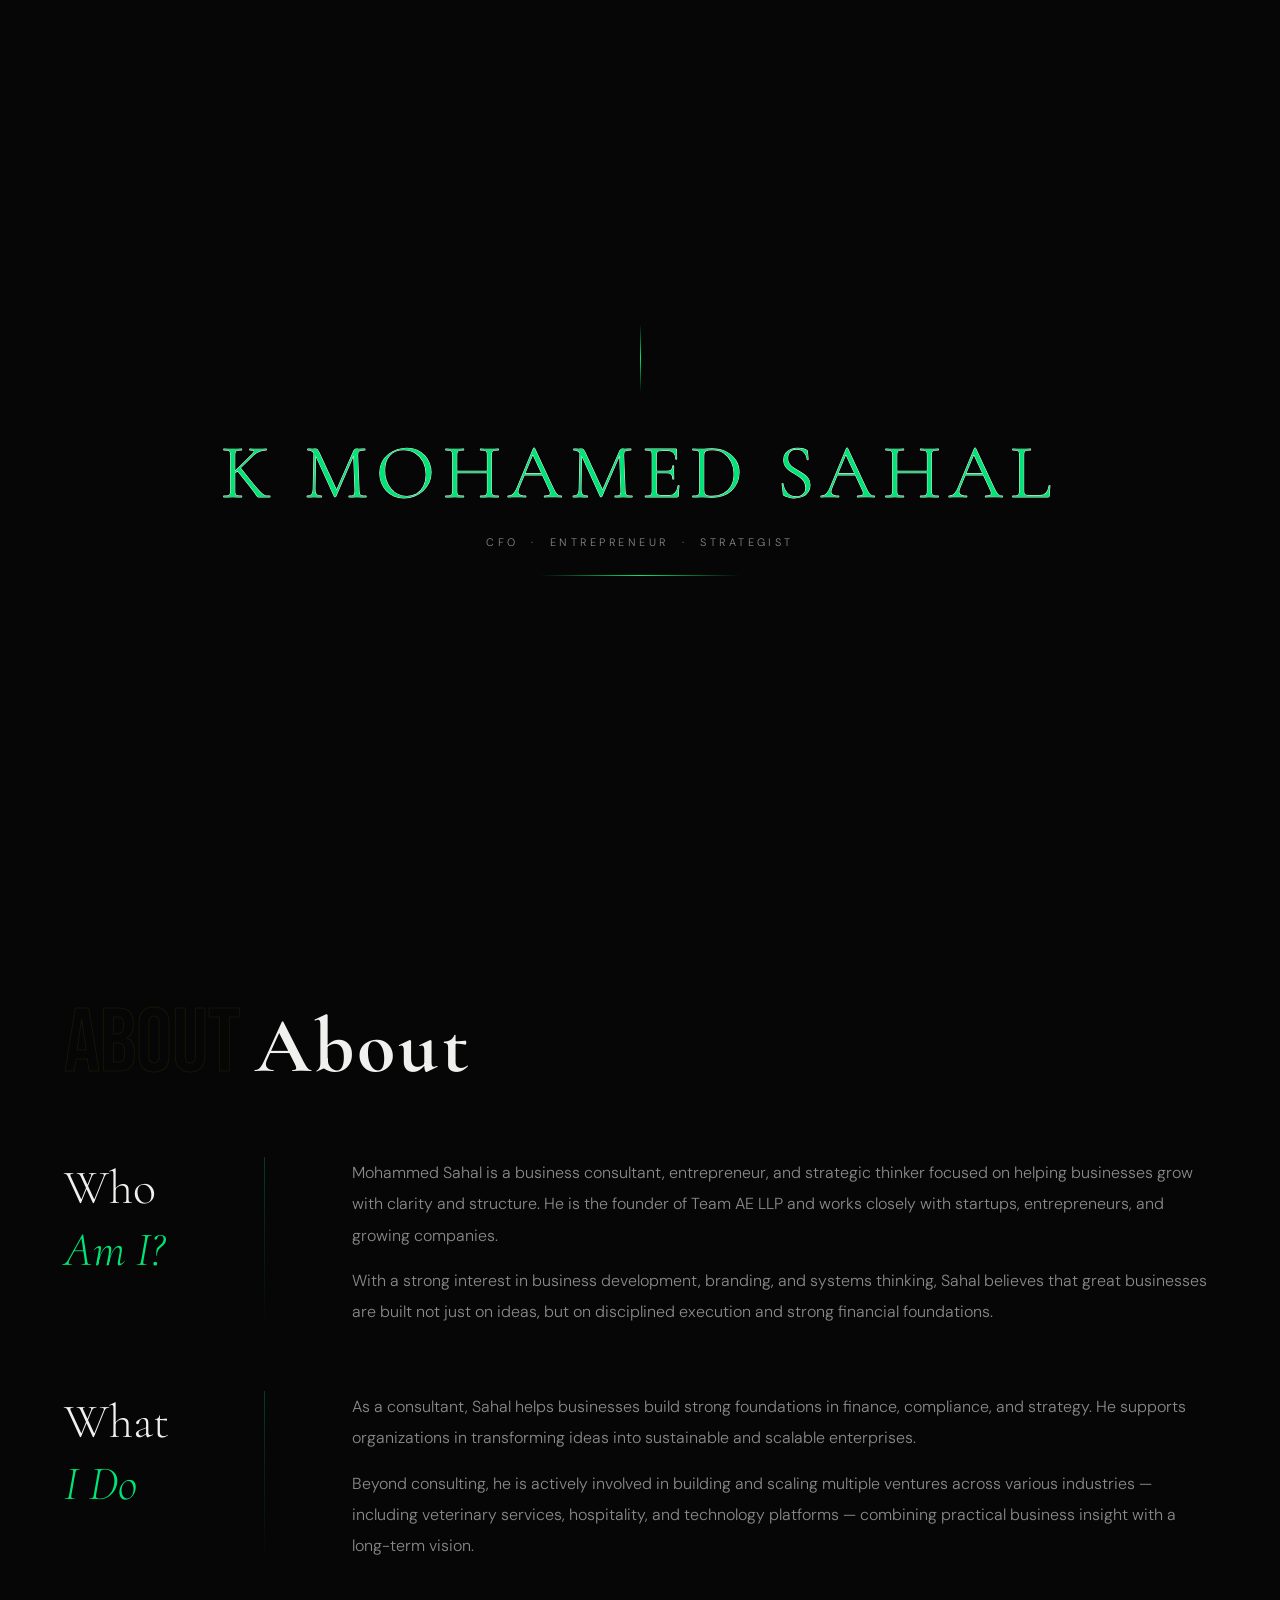
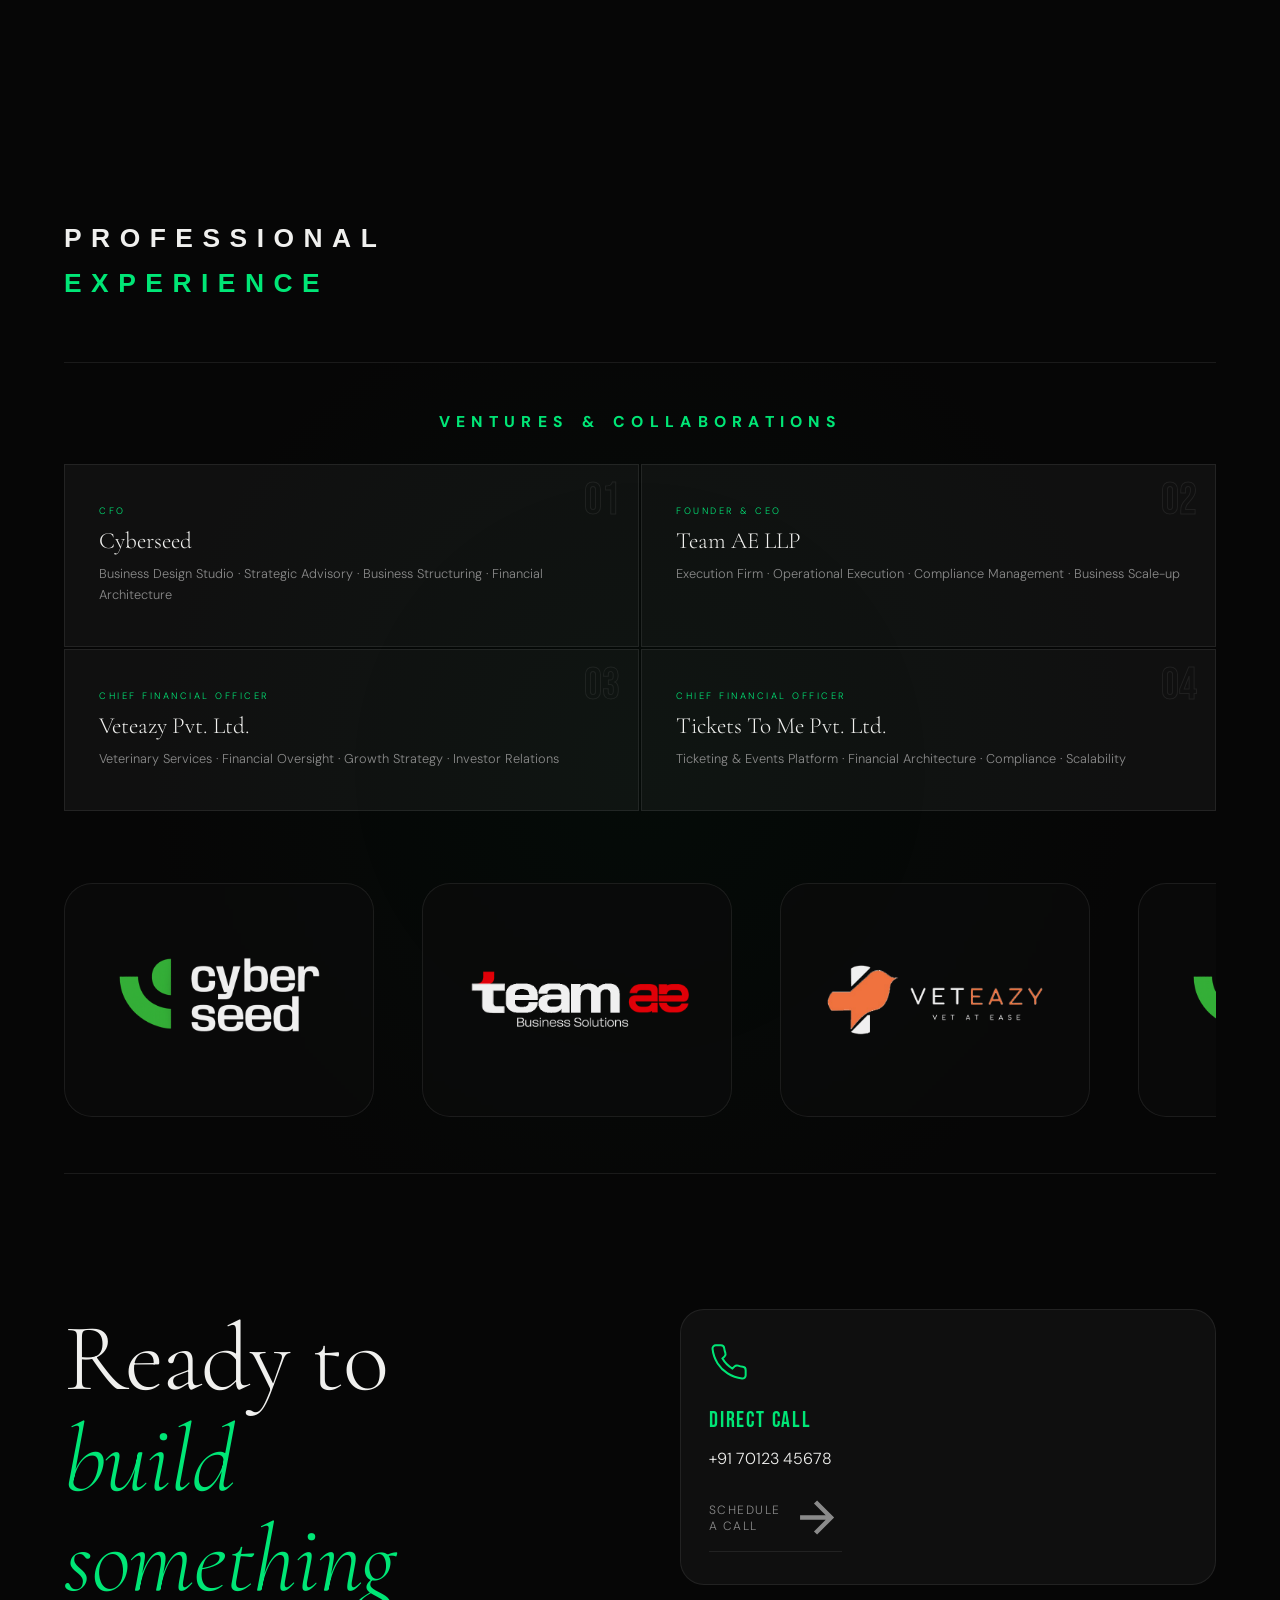
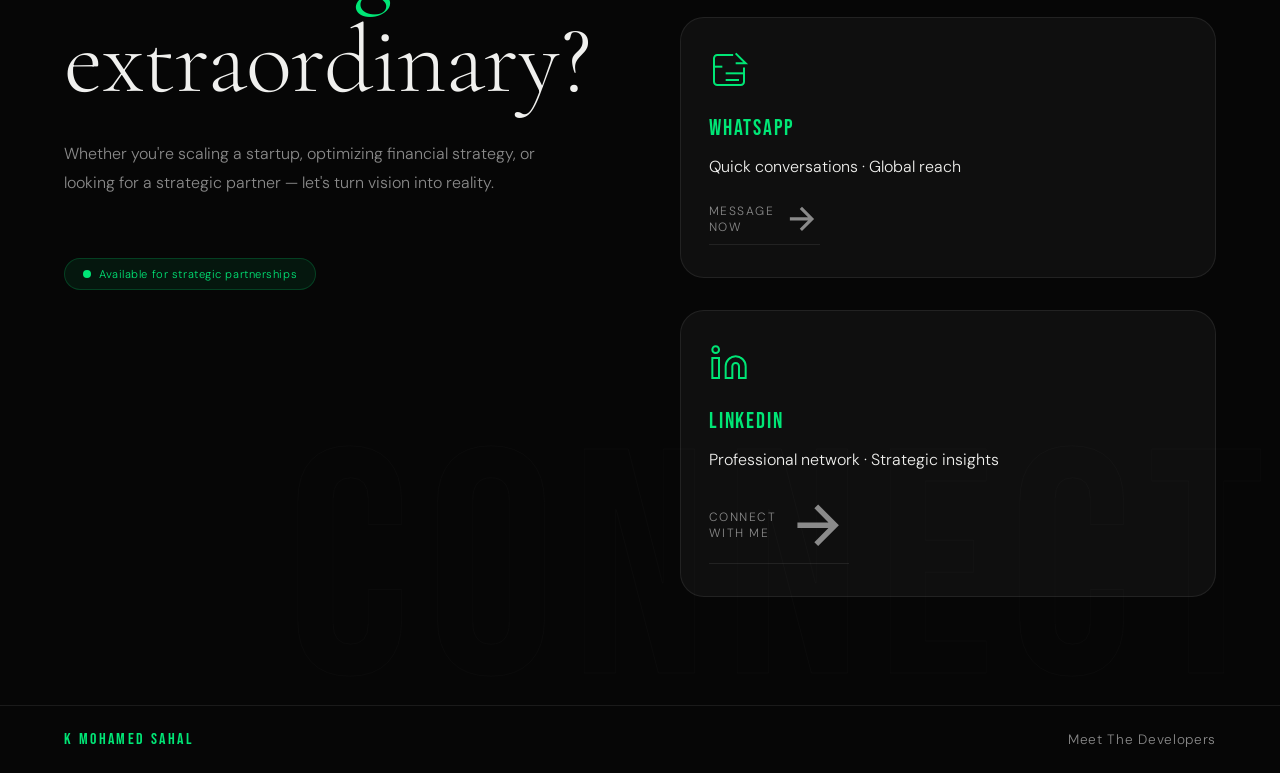
==== index.html @ 97b0c14b "Rename sahal-portfolio (1).html to index.html" ====
<!DOCTYPE html>
<html lang="en">
<head>
<meta charset="UTF-8">
<meta name="viewport" content="width=device-width, initial-scale=1.0, viewport-fit=cover">
<title>K Mohamed Sahal — CFO & Business Consultant</title>
<link rel="preconnect" href="https://fonts.googleapis.com">
<link rel="preconnect" href="https://fonts.gstatic.com" crossorigin>
<link href="https://fonts.googleapis.com/css2?family=Cormorant+Garamond:ital,wght@0,300;0,400;0,600;1,300&family=DM+Sans:wght@200;300;400;500&family=Bebas+Neue&display=swap" rel="stylesheet">
<style>
/* ══════════════════════════════════════════
   TOKENS
══════════════════════════════════════════ */
:root {
  --black:      #060606;
  --green:      #00e676;
  --green-glow: rgba(0,230,118,0.13);
  --white:      #f0f0ee;
  --gray:       #8a8a8a;
  --gray-dim:   #1e1e1e;
  --glass:      rgba(255,255,255,0.04);
  --glass-b:    rgba(255,255,255,0.08);
  --px:         clamp(18px,5vw,76px);
  --pt:         clamp(96px,13vh,136px);
}

/* ══════════════════════════════════════════
   RESET
══════════════════════════════════════════ */
*,*::before,*::after{box-sizing:border-box;margin:0;padding:0}
html{scroll-behavior:smooth}
body{
  background:var(--black);color:var(--white);
  font-family:'DM Sans',sans-serif;font-weight:300;
  overflow-x:hidden;-webkit-font-smoothing:antialiased;
}
a{text-decoration:none;color:inherit}

/* hide default cursor only on desktop */
@media(pointer:fine){body{cursor:none}}

/* ══════════════════════════════════════════
   CUSTOM CURSOR
══════════════════════════════════════════ */
#cur,#cur-r{
  display:none;position:fixed;pointer-events:none;z-index:9999;
  border-radius:50%;transform:translate(-50%,-50%);
}
@media(pointer:fine){
  #cur{display:block;width:10px;height:10px;background:var(--green);transition:width .3s,height .3s}
  #cur-r{display:block;width:36px;height:36px;border:1px solid rgba(0,230,118,.5);transition:width .3s,height .3s}
}

/* ══════════════════════════════════════════
   PRELOADER
══════════════════════════════════════════ */
#pre{
  position:fixed;inset:0;z-index:10000;background:var(--black);
  display:flex;align-items:center;justify-content:center;
  flex-direction:column;overflow:hidden;padding:0 20px;text-align:center;
}
#pre.done{animation:plFade .8s ease forwards}
@keyframes plFade{to{opacity:0;pointer-events:none}}

.pl-line{
  width:1px;height:0;margin-bottom:34px;
  background:linear-gradient(to bottom,transparent,var(--green),transparent);
  animation:lgrow 1.1s ease forwards;
}
@keyframes lgrow{to{height:68px}}

.pl-name{
  font-family:'Cormorant Garamond',serif;
  font-size:clamp(1.7rem,7vw,4.8rem);
  font-weight:300;letter-spacing:.1em;text-transform:uppercase;
  color:transparent;-webkit-text-stroke:1px var(--white);
  position:relative;overflow:hidden;white-space:nowrap;
  max-width:100%;
}
.pl-name::after{
  content:attr(data-text);position:absolute;inset:0;
  color:var(--green);-webkit-text-stroke:0;
  clip-path:inset(0 100% 0 0);
  animation:nreveal 1.8s cubic-bezier(.77,0,.175,1) .5s forwards;
}
@keyframes nreveal{to{clip-path:inset(0 0% 0 0)}}

.pl-sub{
  font-size:clamp(.52rem,.9vw,.68rem);letter-spacing:.32em;text-transform:uppercase;
  color:var(--gray);margin-top:16px;opacity:0;
  animation:fup .7s ease 2s forwards;
}
.pl-bar{
  width:0;height:1px;margin-top:26px;
  background:linear-gradient(to right,transparent,var(--green),transparent);
  animation:bgrow 1s ease 2.2s forwards;
}
@keyframes bgrow{to{width:min(200px,58vw)}}
@keyframes fup{from{opacity:0;transform:translateY(10px)}to{opacity:1;transform:none}}


/* ══════════════════════════════════════════
   NAVBAR — WIDE (80% width) + ENHANCED GLASS
══════════════════════════════════════════ */
nav{
  position:fixed;
  top: 24px;
  left: 50%;
  transform: translateX(-50%);
  width: 80%;
  max-width: 1400px;
  min-width: 280px;
  z-index: 1000;
  background: rgba(10, 10, 14, 0.72);
  backdrop-filter: blur(24px) saturate(180%);
  -webkit-backdrop-filter: blur(24px) saturate(180%);
  border: 1px solid rgba(0,230,118,0.28);
  border-radius: 80px;
  padding: 14px 32px;
  display: flex;
  align-items: center;
  justify-content: space-between;
  gap: 24px;
  box-shadow: 0 12px 32px -12px rgba(0,0,0,0.6), 0 0 0 0.5px rgba(0,230,118,0.12) inset;
  transition: all 0.3s ease;
}

@media(min-width: 1200px){
  nav {
    padding: 18px 48px;
  }
}

@media(max-width: 680px){
  nav {
    width: 88%;
    padding: 10px 22px;
    border-radius: 60px;
    top: 16px;
  }
}

@media(max-width: 480px){
  nav {
    width: 92%;
    padding: 8px 18px;
  }
}

.nav-logo{
  font-family:'Bebas Neue',sans-serif;
  font-size: 1.65rem;
  letter-spacing:.18em;
  color:var(--green);
  cursor:pointer;
  position:relative;
  overflow:hidden;
  display:inline-block;
  font-weight: 400;
  flex-shrink: 0;
}
@media(min-width: 800px){
  .nav-logo{font-size: 1.9rem;}
}
.nav-logo .r{
  position:absolute;left:0;top:0;color:var(--white);
  transform:translateX(-110%);white-space:nowrap;
  transition:transform .4s cubic-bezier(.77,0,.175,1);
}
nav:hover .nav-logo .r{transform:translateX(0)}
nav:hover .nav-logo .b{opacity:0;transition:opacity .25s}

.nav-ul{
  display:flex;
  gap: clamp(28px, 4vw, 58px);
  list-style:none;
  margin: 0;
  padding: 0;
}
.nav-ul a{
  font-size: 0.85rem;
  font-weight: 500;
  letter-spacing:.14em;
  text-transform:uppercase;
  color:rgba(240,240,238,0.8);
  transition:color .3s;
  position:relative;
  padding-bottom: 4px;
}
.nav-ul a::after{
  content:'';position:absolute;bottom:-2px;left:0;
  width:0;height:1.8px;background:var(--green);transition:width .3s ease;
}
.nav-ul a:hover{color:var(--white)}
.nav-ul a:hover::after{width:100%}

.burger{
  display:none;
  flex-direction:column;
  gap:6px;
  background:none;
  border:none;
  cursor:pointer;
  padding:6px;
  flex-shrink: 0;
}
.burger span{
  display:block;
  width:26px;
  height:2px;
  background:var(--white);
  transition:all .35s ease;
  transform-origin:center;
  border-radius: 4px;
}
.burger.open span:nth-child(1){transform:translateY(8px) rotate(45deg)}
.burger.open span:nth-child(2){opacity:0;transform:scaleX(0)}
.burger.open span:nth-child(3){transform:translateY(-8px) rotate(-45deg)}

.mob-menu{
  display:none;
  position:fixed;
  top: 88px;
  left: 50%;
  transform: translateX(-50%);
  width: 80%;
  max-width: 380px;
  background: rgba(8,8,12,0.98);
  backdrop-filter: blur(32px);
  border: 1px solid rgba(0,230,118,0.35);
  border-radius: 32px;
  padding: 28px 24px;
  flex-direction: column;
  align-items: center;
  gap: 22px;
  z-index: 999;
  animation: mobIn .3s ease;
}
.mob-menu.show{display:flex}
@keyframes mobIn{
  from{opacity:0;transform:translateX(-50%) translateY(-12px)}
  to{opacity:1;transform:translateX(-50%) translateY(0)}
}
.mob-menu a{
  font-size: 1rem;
  letter-spacing:.14em;
  text-transform:uppercase;
  color:var(--gray);
  transition:color .3s;
  font-weight: 500;
  width: 100%;
  text-align: center;
  padding: 8px 0;
}
.mob-menu a:hover{color:var(--green)}

@media(max-width: 760px){
  .nav-ul{display:none}
  .burger{display:flex}
  nav{justify-content: space-between;}
  .mob-menu{width: 84%;}
}

/* ══════════════════════════════════════════
   SHARED
══════════════════════════════════════════ */
section{position:relative;overflow:hidden}
.s-tag2{
  font-family: 'SF Pro', -apple-system, BlinkMacSystemFont, 'Segoe UI', 'Helvetica Neue', sans-serif;
  font-size: 1.65rem;
  letter-spacing: .36em;
  text-transform: uppercase;
  color: var(--green);
  margin-bottom: 14px;
  font-weight: 900;
  font-synthesis: none;
  -webkit-font-smoothing: antialiased;
}
.s-tag{
  font-family: 'SF Pro', -apple-system, BlinkMacSystemFont, 'Segoe UI', 'Helvetica Neue', sans-serif;
  font-size:1.65rem;
  letter-spacing: .36em;
  text-transform: uppercase;
  color: var(--white);
  margin-bottom: 14px;
  font-weight: 900;
  font-synthesis: none;
  -webkit-font-smoothing: antialiased;
}
.reveal{opacity:0;transform:translateY(32px);transition:opacity .85s ease,transform .85s ease}
.reveal.vis{opacity:1;transform:none}

/* ══════════════════════════════════════════
   HOME — FULLY RESPONSIVE
   Desktop: name + image side by side, image touches right edge
   Mobile: name section FIRST (top), image BELOW, centered & responsive
══════════════════════════════════════════ */

/* --- ✨ MINIMAL BACKGROUND ANIMATION (PARTICLE NETWORK) ✨ --- */
#home {
  position: relative;
  background: var(--black);
  isolation: isolate;
}

#bg-canvas {
  position: absolute;
  top: 0;
  left: 0;
  width: 100%;
  height: 100%;
  display: block;
  pointer-events: none;
  z-index: 0;
  opacity: 0.28;
  transition: opacity 0.6s ease;
}

/* ensure content sits above canvas */
#home > *:not(#bg-canvas) {
  position: relative;
  z-index: 2;
}

#home{
  min-height:100svh;
  padding:var(--pt) var(--px) 80px;
  display:grid;
  grid-template-columns:1fr 1fr;
  align-items:center;
  gap:0;
  position:relative;
}

/* left side - name & content */
.hl{
  position:relative;
  z-index:2;
  padding-right: 24px;
}
.hl-role{
  font-size:.62rem;letter-spacing:.36em;text-transform:uppercase;color:var(--green);
  margin-bottom:18px;opacity:0;animation:fup .8s ease 3.4s forwards;
}
.hl-name{
  font-family:'Cormorant Garamond',serif;
  font-size:clamp(2.4rem,5vw,5rem);
  font-weight:800;line-height:1.08;letter-spacing:.02em;
  margin-bottom:22px; 
  opacity:0;animation:fup .9s ease 3.6s forwards;
}
.hl-name em{font-size:10.8rem;font-weight:800;color:var(--green)}
.hl-desc{
  font-size:clamp(.84rem,1.3vw,.94rem);line-height:1.92;color:var(--gray);
  max-width:400px;margin-bottom:38px;
  opacity:0;animation:fup .9s ease 3.8s forwards;
}
.hl-cta{
  display:inline-flex;align-items:center;gap:10px;
  border:1px solid var(--green);border-radius:50px;
  padding:12px 26px;font-size:.7rem;letter-spacing:.13em;text-transform:uppercase;
  color:var(--white);transition:background .35s,color .35s;
  opacity:0;animation:fup .9s ease 4s forwards;
}
.hl-cta:hover{background:var(--green);color:var(--black)}
.hl-cta svg{transition:transform .3s}
.hl-cta:hover svg{transform:translateX(4px)}

/* right column — image (desktop: flush to right edge) */
.hr{
  display:flex;
  align-items:center;
  justify-content:flex-end;
  opacity:0;
  animation:prev 1.2s ease 3.2s forwards;
  margin:0;
  padding:0;
  width:100%;
  overflow:visible;
}
@keyframes prev{
  from{opacity:0;clip-path:inset(0 100% 0 0)}
  to{opacity:1;clip-path:inset(0 0 0 0)}
}
.pw{
  width:100%;
  max-width: none;
  position:relative;
  margin:0;
  padding:0;
  display:flex;
  justify-content:flex-end;
}
.pf{
  width:100%;
  position:relative;
}
.pf img{
  width:100%;
  height:auto;
  object-fit:cover;
  display:block;
}
.ph{
  width:100%;
  display:flex;
  flex-direction:column;
  align-items:flex-end;
  justify-content:center;
  gap:12px;
  position:relative;
}
.ph span{
  font-size:.62rem;
  letter-spacing:.2em;
  text-transform:uppercase;
  color:var(--gray);
  opacity:.45;
}
.pd{
  position:absolute;
  width:calc(100% + 12px);
  height:calc(100% + 12px);
  top:10px;
  left:-10px;
  border:1px solid rgba(0,230,118,.17);
  border-radius:4px;
  z-index:-1;
  pointer-events:none;
}
.pb{
  position:absolute;
  bottom:-16px;
  right:-8px;
  background:var(--green);
  color:var(--black);
  padding:6px 18px;
  font-size:.6rem;
  letter-spacing:.2em;
  text-transform:uppercase;
  font-weight:500;
  z-index:2;
  border-radius: 2px;
  white-space:nowrap;
}

.hbg{
  position:absolute;bottom:2%;left:50%;
  font-family:'Bebas Neue',sans-serif;
  font-size:clamp(4.5rem,17vw,13rem);letter-spacing:.06em;
  color:transparent;-webkit-text-stroke:1px rgba(132, 255, 0, 0.058);
  white-space:nowrap;pointer-events:none;user-select:none;z-index:0;
}
.scroll-ind{
  position:absolute;bottom:30px;left:var(--px);
  display:flex;align-items:center;gap:10px;
  font-size:.68rem;letter-spacing:.24em;text-transform:uppercase;color:var(--gray);
  opacity:0;animation:fup .8s ease 4.5s forwards;
}
.scroll-ind::before{
  content:'';display:block;width:34px;height:1px;background:var(--green);
  animation:pulse 2s ease infinite;
}
@keyframes pulse{0%,100%{opacity:1}50%{opacity:.3}}

/* ── DESKTOP LARGE: image truly touches right edge ── */
@media(min-width: 1025px){
  .hl{
  position:relative;
  z-index:2;
  padding-right: 24px;
  padding-left: 250px;
  }
  .hr{
    margin-right: calc(-1 * var(--px));
    width: calc(  100% + var(--px));
    justify-content: flex-end;
  }
  .pw{
    width: 70%;
  }
  .pd{
    left:-12px;
    width:calc(100% + 18px);
  }
}

/* ── MOBILE & TABLET: Reorder: name section first, image below, responsive centered ── */
@media(max-width: 1024px){
  #home{
    grid-template-columns:1fr;
    padding-top:calc(var(--pt) + 8px);
    padding-bottom:56px;
    text-align:center;
    gap: 32px;
  }
  /* name section stays at top (default order in DOM) */
  .hl{
    padding-right:0;
    text-align:center;
    order: 1;
  }
  .hl-name{
    font-size:clamp(2.4rem,5vw,5rem);}
  .hl-name em{font-size:0.8rem;font-weight:800;color:var(--green)}
  .hr{
    order: 2;
    justify-content:center;
    margin-right: 0;
    width: 100%;
    animation-delay: 3s;
  }
  .pw{
    width: min(580px, 65vw);
    margin-left: auto;
    margin-right: auto;
    justify-content:center;
  }
  .ph{
    align-items:center;
  }
  .pb{
    right: -8px;
    bottom: -12px;
    font-size:.56rem;
    padding:5px 13px;
  }
  .pd{
    left: -8px;
    width: calc(100% + 12px);
    height: calc(100% + 12px);
  }
  .hl-desc{
    max-width:100%;
    font-size:.87rem;
    margin-left: auto;
    margin-right: auto;
  }
  .hl-cta{
    margin:0 auto;
  }
  .scroll-ind{
    display:none;
  }
  .hbg{
    font-size:clamp(3.5rem,20vw,8rem);
  }
  .hl-name em{
    font-size:clamp(8.2rem, 12vw, 5rem);
  }
}
/* small mobile fine-tuning */
@media(max-width: 520px){
  .pw{
    width: min(280px, 72vw);
  }
  .hl-name{
    font-size: clamp(2.8rem, 8vw, 2.8rem);
  }
  .hl-name em{
    font-size: clamp(6.5rem, 10vw, 3.5rem);
    display: inline-block;
  }
  .pb{
    right: -4px;
    bottom: -8px;
    font-size: 0.5rem;
    padding: 4px 10px;
  }
}

/* ensure no overflow issues */
@media(max-width: 380px){
  .pw{
    width: min(220px, 80vw);
  }
  .hl-name{
    font-size: 2rem;
  }
  .hl-name em{
    font-size: 2.8rem;
  }
}

.pf img {
  transition: filter 0.4s cubic-bezier(0.2, 0.9, 0.4, 1.1);
}

.pf img.bw-effect,
.pf img:hover {
  filter: grayscale(100%);
}

/* Optional: add subtle scale effect on hover for better feedback */
.pf img:hover {
  transform: scale(1.03);
  transition: filter 0.5s ease, transform 0.5s ease;
}

/* Click effect animation */
.pf img.click-effect {
  animation: bwFlash 0.5s ease-out;
}

@keyframes bwFlash {
  0% { filter: grayscale(0%); }
  50% { filter: grayscale(100%); }
  100% { filter: grayscale(100%); }
}

#home .pf img {
  transition: filter 0.5s cubic-bezier(0.2, 0.9, 0.4, 1.1),
              transform 0.4s cubic-bezier(0.2, 0.9, 0.4, 1.1);
}

/* ══════════════════════════════════════════
   ABOUT
══════════════════════════════════════════ */
#about{padding:clamp(72px,11vh,120px) var(--px)}

.ab-hd{
  display:flex;align-items:baseline;gap:14px;
  margin-bottom:clamp(44px,7vh,74px);
}
.ab-num{
  font-family:'Bebas Neue',sans-serif;
  font-size:clamp(3.2rem,7vw,5.6rem);
  color:transparent;-webkit-text-stroke:1px rgba(168, 246, 0, 0.08);
  line-height:1;user-select:none;
}
.ab-ttl{
  font-family:'Cormorant Garamond',serif;
  font-size:clamp(4.9rem,4vw,3.4rem);font-weight:800;letter-spacing:.04em;
}

.ab-block{
  display:grid;grid-template-columns:200px 1fr;
  gap:0 44px;margin-bottom:clamp(44px,7vh,64px);align-items:start;
  position:relative;
}
.ab-block::after{
  content:'';position:absolute;
  left:200px;top:0;bottom:0;width:1px;
  background:linear-gradient(to bottom,var(--green),transparent);opacity:.24;
}
.ab-lbl{
  font-family:'Cormorant Garamond',serif;
  font-size:clamp(3rem,2.6vw,1.9rem);font-weight:300;line-height:1.3;
  padding-right:28px;color:var(--white);
}
.ab-lbl em{color:var(--green);font-style:italic}
.ab-txt{
  padding-left:44px;
  font-size:clamp(1rem,1.25vw,.93rem);line-height:1.96;color:var(--gray);
}
.ab-txt p+p{margin-top:14px}

@media(max-width:660px){
  .ab-block{grid-template-columns:1fr;gap:14px}
  .ab-block::after{display:none}
  .ab-txt{padding-left:16px;border-left:1px solid rgba(0,230,118,.26)}
  .ab-lbl{padding-right:0;font-size:1.4rem}
}

/* ══════════════════════════════════════════
   EXPERIENCE
══════════════════════════════════════════ */
#experience{padding:clamp(72px,11vh,120px) var(--px) 0}

.ei{max-width:540px;margin-bottom:clamp(44px,7vh,74px)}
.ei h2{
  font-family:'Cormorant Garamond',serif;
  font-size:clamp(1.9rem,4vw,3.4rem);font-weight:300;
  margin-bottom:18px;letter-spacing:.02em;
}
.ei p{font-size:clamp(.83rem,1.25vw,.93rem);line-height:1.9;color:var(--gray)}

.egrid{
  display:grid;grid-template-columns:repeat(2,1fr);
  gap:2px;margin-bottom:72px;
}
.ecard{
  background:var(--glass);border:1px solid var(--glass-b);
  padding:clamp(20px,3.5vw,40px) clamp(18px,3vw,34px);
  position:relative;overflow:hidden;
  transition:border-color .4s,background .4s;
}
.ecard::before{
  content:'';position:absolute;inset:0;
  background:var(--green-glow);opacity:0;transition:opacity .4s;
}
.ecard:hover{border-color:rgba(0,230,118,.26)}
.ecard:hover::before{opacity:1}
.en{
  font-family:'Bebas Neue',sans-serif;font-size:2.8rem;
  color:transparent;-webkit-text-stroke:1px rgba(255,255,255,.07);
  position:absolute;top:14px;right:18px;line-height:1;user-select:none;
}
.er{font-size:.58rem;letter-spacing:.27em;text-transform:uppercase;color:var(--green);margin-bottom:10px}
.eco{
  font-family:'Cormorant Garamond',serif;
  font-size:clamp(1.1rem,2.2vw,1.45rem);font-weight:300;margin-bottom:8px;
}
.ef{font-size:.8rem;line-height:1.7;color:var(--gray)}

@media(max-width:520px){
  .egrid{grid-template-columns:1fr;gap:2px}
  .en{font-size:2rem}
}

/* ══════════════════════════════════════════
   VENTURES MARQUEE
══════════════════════════════════════════ */
.mwrap{
  overflow:hidden;
  padding: 48px 0 56px;
  border-top: 1px solid var(--glass-b);
  border-bottom: 1px solid var(--glass-b);
  margin-top: 12px;
  background: radial-gradient(circle at center, rgba(0,30,15,0.2) 0%, transparent 70%);
}
.mlbl{
  text-align: center;
  font-size: .98rem;
  letter-spacing: .4em;
  text-transform: uppercase;
  color: var(--green);
  margin-bottom: 32px;
  font-weight: 800;
  word-spacing: 0.2em;
}
.marquee-container {
  width: 100%;
  overflow: hidden;
  position: relative;
}
.marquee-track {
  display: flex;
  gap: 48px;
  width: max-content;
  animation: scrollLogos 32s linear infinite;
  will-change: transform;
}
.marquee-track:hover {
  animation-play-state: paused;
}
@keyframes scrollLogos {
  0% { transform: translateX(0); }
  100% { transform: translateX(-50%); }
}
.logo-item {
  flex-shrink: 0;
  display: flex;
  align-items: center;
  justify-content: center;
  background: rgba(12,12,12,0.7);
  backdrop-filter: blur(2px);
  border: 1px solid var(--glass-b);
  border-radius: 28px;
  padding: 16px 34px;
  transition: all 0.4s cubic-bezier(0.2, 0.9, 0.4, 1.1);
  cursor: default;
  min-width: 160px;
}
.logo-item:hover {
  border-color: var(--green);
  transform: scale(1.02);
  background: rgba(0,230,118,0.08);
  box-shadow: 0 0 14px rgba(0,230,118,0.15);
}
.logo-img {
  height: 200px;
  width: auto;
  max-width: 240px;
  object-fit: contain;
  filter: brightness(0.9) contrast(1.1);
  transition: filter 0.3s;
  pointer-events: none;
}
.logo-item:hover .logo-img {
  filter: brightness(1) drop-shadow(0 0 2px rgba(0,230,118,0.4));
}
@media(max-width: 700px) {
  .logo-item { padding: 12px 22px; min-width: 120px; }
  .logo-img { height: 202px; }
  .marquee-track { gap: 28px; }
}
@media(max-width: 480px) {
  .logo-item { padding: 10px 18px; min-width: 100px; }
  .logo-img { height: 94px; }
  .marquee-track { gap: 22px; }
}

/* ══════════════════════════════════════════
   CONTACT
══════════════════════════════════════════ */
#contact{
  padding: clamp(90px, 15vh, 140px) var(--px) clamp(70px, 12vh, 110px);
  position: relative;
  isolation: isolate;
}
.contact-bg-text{
  position: absolute;
  right: 0;
  bottom: 0;
  font-family: 'Bebas Neue', sans-serif;
  font-size: clamp(8rem, 25vw, 22rem);
  color: transparent;
  -webkit-text-stroke: 1px rgba(255,255,255,0.02);
  pointer-events: none;
  user-select: none;
  z-index: 0;
  line-height: 0.8;
  letter-spacing: 0.05em;
}
.contact-grid{
  display: grid;
  grid-template-columns: 1fr 1fr;
  gap: clamp(40px, 8vw, 80px);
  position: relative;
  z-index: 2;
}
.contact-left{
  max-width: 500px;
}
.contact-headline{
  font-family: 'Cormorant Garamond', serif;
  font-size: clamp(3rem, 8vw, 6rem);
  font-weight: 300;
  line-height: 1.05;
  margin-bottom: 28px;
  letter-spacing: -0.01em;
}
.contact-headline em{
  color: var(--green);
  font-style: italic;
}
.contact-desc{
  font-size: clamp(0.9rem, 1.4vw, 1rem);
  line-height: 1.8;
  color: var(--gray);
  margin-bottom: 40px;
}
.availability-badge{
  display: inline-flex;
  align-items: center;
  gap: 8px;
  background: rgba(0,230,118,0.08);
  border-radius: 40px;
  padding: 8px 18px;
  font-size: 0.7rem;
  letter-spacing: 0.05em;
  color: var(--green);
  border: 1px solid rgba(0,230,118,0.2);
  margin-top: 20px;
  width: fit-content;
}
.availability-badge .dot{
  width: 8px;
  height: 8px;
  background: var(--green);
  border-radius: 50%;
  animation: pulseGreen 1.8s infinite;
}
@keyframes pulseGreen{
  0%,100%{ opacity: 0.4; transform: scale(0.8); }
  50%{ opacity: 1; transform: scale(1.2); }
}
.contact-right{
  display: flex;
  flex-direction: column;
  gap: 32px;
}
.contact-card{
  background: var(--glass);
  border: 1px solid var(--glass-b);
  border-radius: 24px;
  padding: 32px 28px;
  transition: all 0.4s cubic-bezier(0.2, 0.9, 0.4, 1.1);
}
.contact-card:hover{
  border-color: rgba(0,230,118,0.4);
  transform: translateY(-4px);
  background: rgba(255,255,255,0.02);
}
.card-icon svg{
  width: 40px;
  height: 40px;
  stroke: var(--green);
  stroke-width: 1.2;
  fill: none;
  margin-bottom: 20px;
}
.card-title{
  font-family: 'Bebas Neue', sans-serif;
  font-size: 1.4rem;
  letter-spacing: 0.08em;
  text-transform: uppercase;
  color: var(--green);
  margin-bottom: 12px;
}
.card-info{
  font-size: 1rem;
  line-height: 1.6;
  color: var(--white);
  margin-bottom: 20px;
}
.card-link{
  display: inline-flex;
  align-items: center;
  gap: 8px;
  font-size: 0.75rem;
  letter-spacing: 0.12em;
  text-transform: uppercase;
  color: var(--gray);
  border-bottom: 1px solid var(--glass-b);
  padding-bottom: 6px;
  transition: all 0.25s;
}
.card-link:hover{
  color: var(--green);
  border-bottom-color: var(--green);
  gap: 12px;
}
@media(max-width: 820px){
  .contact-grid{
    grid-template-columns: 1fr;
    gap: 48px;
  }
  .contact-left{
    max-width: 100%;
  }
  .contact-right{
    flex-direction: row;
    flex-wrap: wrap;
  }
  .contact-card{
    flex: 1;
    min-width: 240px;
  }
}
@media(max-width: 560px){
  .contact-right{
    flex-direction: column;
  }
  .contact-card{
    width: 100%;
  }
}
footer{
  border-top: 1px solid var(--glass-b);
  padding: 24px var(--px);
  display: flex;
  align-items: center;
  justify-content: space-between;
  flex-wrap: wrap;
  gap: 10px;
}
.fn{
  font-family: 'Bebas Neue', sans-serif;
  letter-spacing: .15em;
  color: var(--green);
}
.fc{
  font-size: .85rem;
  color: var(--gray);
  letter-spacing: .05em;
}
body::after{
  content:'';position:fixed;inset:0;pointer-events:none;z-index:9990;
  background-image:url("data:image/svg+xml,%3Csvg viewBox='0 0 200 200' xmlns='http://www.w3.org/2000/svg'%3E%3Cfilter id='n'%3E%3CfeTurbulence type='fractalNoise' baseFrequency='.85' numOctaves='4' stitchTiles='stitch'/%3E%3C/filter%3E%3Crect width='100%25' height='100%25' filter='url(%23n)'/%3E%3C/svg%3E");
  opacity:.021;
}
</style>
</head>
<body>

<div id="cur"></div><div id="cur-r"></div>
<div id="pre"><div class="pl-line"></div><div class="pl-name" data-text="K Mohamed Sahal">K Mohamed Sahal</div><div class="pl-sub">CFO &nbsp;·&nbsp; Entrepreneur &nbsp;·&nbsp; Strategist</div><div class="pl-bar"></div></div>

<nav id="nav"><div class="nav-logo"><span class="b">SAHAL</span></div><ul class="nav-ul"><li><a href="#home">Home</a></li><li><a href="#about">About</a></li><li><a href="#experience">Services</a></li><li><a href="#contact">Contact</a></li></ul><button class="burger" id="burger" aria-label="Menu"><span></span><span></span><span></span></button></nav>
<div class="mob-menu" id="mob"><a href="#home" onclick="cm()">Home</a><a href="#about" onclick="cm()">About</a><a href="#experience" onclick="cm()">Services</a><a href="#contact" onclick="cm()">Contact</a></div>

<section id="home">
  <!-- Canvas for minimal background animation -->
  <canvas id="bg-canvas"></canvas>
  
  <div class="hl">
    <p class="hl-role">CFO · Entrepreneur · Strategic Thinker</p>
    <h1 class="hl-name">K Mohamed<br><em>Sahal</em></h1>
    <p class="hl-desc">Building disciplined businesses through financial clarity, strategic vision, and relentless execution.</p>
    <a href="#contact" class="hl-cta">Let's Talk<svg width="15" height="15" viewBox="0 0 16 16" fill="none"><path d="M3 8H13M13 8L8 3M13 8L8 13" stroke="currentColor" stroke-width="1.2" stroke-linecap="round" stroke-linejoin="round"/></svg></a>
  </div>
  <div class="hr">
    <div class="pw">
      <div class="pf">
        <div class="ph">
          <img src="DP.PNG" alt="K Mohamed Sahal">
        </div>
      </div>
    </div>
  </div>  
  <div class="scroll-ind">Scroll</div>
</section>

<section id="about"><div class="ab-hd reveal"><div class="ab-num">ABOUT</div><h2 class="ab-ttl">About</h2></div><div class="ab-block reveal"><div class="ab-lbl">Who<br><em>Am I?</em></div><div class="ab-txt"><p>Mohammed Sahal is a business consultant, entrepreneur, and strategic thinker focused on helping businesses grow with clarity and structure. He is the founder of Team AE LLP and works closely with startups, entrepreneurs, and growing companies.</p><p>With a strong interest in business development, branding, and systems thinking, Sahal believes that great businesses are built not just on ideas, but on disciplined execution and strong financial foundations.</p></div></div><div class="ab-block reveal"><div class="ab-lbl">What<br><em>I Do</em></div><div class="ab-txt"><p>As a consultant, Sahal helps businesses build strong foundations in finance, compliance, and strategy. He supports organizations in transforming ideas into sustainable and scalable enterprises.</p><p>Beyond consulting, he is actively involved in building and scaling multiple ventures across various industries — including veterinary services, hospitality, and technology platforms — combining practical business insight with a long-term vision.</p></div></div></section>

<section id="experience"><div class="ei reveal"><div class="s-tag">Professional </div><div class="s-tag2">Experience</div></div><div class="mwrap reveal"><div class="mlbl">VENTURES & COLLABORATIONS</div><div class="egrid reveal"><div class="ecard"><div class="en">01</div><div class="er">CFO</div><div class="eco">Cyberseed</div><div class="ef">Business Design Studio · Strategic Advisory · Business Structuring · Financial Architecture</div></div><div class="ecard"><div class="en">02</div><div class="er">Founder &amp; CEO</div><div class="eco">Team AE LLP</div><div class="ef">Execution Firm · Operational Execution · Compliance Management · Business Scale-up</div></div><div class="ecard"><div class="en">03</div><div class="er">Chief Financial Officer</div><div class="eco">Veteazy Pvt. Ltd.</div><div class="ef">Veterinary Services · Financial Oversight · Growth Strategy · Investor Relations</div></div><div class="ecard"><div class="en">04</div><div class="er">Chief Financial Officer</div><div class="eco">Tickets To Me Pvt. Ltd.</div><div class="ef">Ticketing &amp; Events Platform · Financial Architecture · Compliance · Scalability</div></div></div><div class="marquee-container"><div class="marquee-track" id="logoMarqueeTrack"></div></div></div></section>

<section id="contact"><div class="contact-bg-text">CONNECT</div><div class="contact-grid"><div class="contact-left reveal"><h2 class="contact-headline">Ready to<br><em>build something</em><br>extraordinary?</h2><p class="contact-desc">Whether you're scaling a startup, optimizing financial strategy, or looking for a strategic partner — let's turn vision into reality.</p><div class="availability-badge"><span class="dot"></span><span>Available for strategic partnerships</span></div></div><div class="contact-right reveal"><div class="contact-card"><div class="card-icon"><svg viewBox="0 0 24 24" stroke="currentColor" stroke-width="1.2" fill="none"><path d="M22 16.92v3a2 2 0 0 1-2.18 2 19.79 19.79 0 0 1-8.63-3.07 19.5 19.5 0 0 1-6-6 19.79 19.79 0 0 1-3.07-8.67A2 2 0 0 1 4.11 2h3a2 2 0 0 1 2 1.72c.127.96.362 1.903.7 2.81a2 2 0 0 1-.45 2.11L8.09 9.91a16 16 0 0 0 6 6l1.27-1.27a2 2 0 0 1 2.11-.45c.907.338 1.85.573 2.81.7A2 2 0 0 1 22 16.92z"/></svg></div><div class="card-title">Direct Call</div><div class="card-info">+91 70123 45678</div><a href="tel:+917012345678" class="card-link">Schedule a call<svg viewBox="0 0 24 24" fill="none" stroke="currentColor" stroke-width="2"><path d="M5 12h14M12 5l7 7-7 7"/></svg></a></div><div class="contact-card"><div class="card-icon"><svg viewBox="0 0 24 24" stroke="currentColor" stroke-width="1.2" fill="none"><path d="M21 10.5V19a2 2 0 0 1-2 2H5a2 2 0 0 1-2-2V5a2 2 0 0 1 2-2h9.5"/><polyline points="16 2 22 8 16 8"/><line x1="10" y1="14" x2="21" y2="14"/><line x1="10" y1="18" x2="18" y2="18"/><line x1="3" y1="10" x2="8" y2="10"/></svg></div><div class="card-title">WhatsApp</div><div class="card-info">Quick conversations · Global reach</div><a href="https://wa.me/+917012345678" target="_blank" class="card-link">Message now<svg viewBox="0 0 24 24" fill="none" stroke="currentColor" stroke-width="2"><path d="M5 12h14M12 5l7 7-7 7"/></svg></a></div><div class="contact-card"><div class="card-icon"><svg viewBox="0 0 24 24" stroke="currentColor" stroke-width="1.2" fill="none"><path d="M16 8a6 6 0 0 1 6 6v7h-4v-7a2 2 0 0 0-2-2 2 2 0 0 0-2 2v7h-4v-7a6 6 0 0 1 6-6z"/><rect x="2" y="9" width="4" height="12"/><circle cx="4" cy="4" r="2"/></svg></div><div class="card-title">LinkedIn</div><div class="card-info">Professional network · Strategic insights</div><a href="https://linkedin.com/in/" target="_blank" class="card-link">Connect with me<svg viewBox="0 0 24 24" fill="none" stroke="currentColor" stroke-width="2"><path d="M5 12h14M12 5l7 7-7 7"/></svg></a></div></div></div></section>

<footer><div class="fn">K Mohamed Sahal</div><div class="fc">Meet The Developers</div></footer>

<script>
// Cursor and preloader logic (unchanged)
const fine=window.matchMedia('(pointer:fine)').matches;
if(fine){const c=document.getElementById('cur'),r=document.getElementById('cur-r');let mx=0,my=0,rx=0,ry=0;document.addEventListener('mousemove',e=>{mx=e.clientX;my=e.clientY});(function lp(){c.style.left=mx+'px';c.style.top=my+'px';rx+=(mx-rx)*.12;ry+=(my-ry)*.12;r.style.left=rx+'px';r.style.top=ry+'px';requestAnimationFrame(lp)})();document.querySelectorAll('a,button').forEach(el=>{el.addEventListener('mouseenter',()=>{c.style.width='17px';c.style.height='17px';r.style.width='48px';r.style.height='48px'});el.addEventListener('mouseleave',()=>{c.style.width='10px';c.style.height='10px';r.style.width='36px';r.style.height='36px'})});}
window.addEventListener('load',()=>{setTimeout(()=>{const p=document.getElementById('pre');p.classList.add('done');setTimeout(()=>p.remove(),900);},3300);});
const burger=document.getElementById('burger');const mob=document.getElementById('mob');burger.addEventListener('click',()=>{burger.classList.toggle('open');mob.classList.toggle('show')});function cm(){burger.classList.remove('open');mob.classList.remove('show')}
const io=new IntersectionObserver(e=>{e.forEach(x=>{if(x.isIntersecting)x.target.classList.add('vis')})},{threshold:.08});document.querySelectorAll('.reveal').forEach(el=>io.observe(el));
const ventures=[{name:"Cyberseed",logoPlaceholder:"cyberseed.png"},{name:"Team AE LLP",logoPlaceholder:"team ae.png"},{name:"Veteazy",logoPlaceholder:"VETEAZY2.png"},{name:"Cyberseed",logoPlaceholder:"cyberseed.png"},{name:"Team AE LLP",logoPlaceholder:"team ae.png"},{name:"Veteazy",logoPlaceholder:"VETEAZY2.png"}];
function buildLogoElement(v){const div=document.createElement('div');div.className='logo-item';const img=document.createElement('img');img.src=v.logoPlaceholder;img.alt=v.name;img.classList.add('logo-img');div.appendChild(img);return div;}
function initMarquee(){const track=document.getElementById('logoMarqueeTrack');if(!track)return;track.innerHTML='';const logoSet=ventures.map(v=>buildLogoElement(v));const totalItems=[...logoSet,...logoSet.map(el=>el.cloneNode(true))];totalItems.forEach(el=>track.appendChild(el));}initMarquee();

// ---------- MINIMAL BACKGROUND ANIMATION: floating particle network ----------
(function() {
  const canvas = document.getElementById('bg-canvas');
  if (!canvas) return;
  
  let width, height;
  let ctx = canvas.getContext('2d');
  let particles = [];
  let particleCount = 45;   // subtle, not overwhelming
  let connectionDistance = 130;
  let animationFrameId;
  let mouseX = null, mouseY = null;
  
  // set canvas dimensions and resize listener
  function resizeCanvas() {
    const homeSection = document.getElementById('home');
    if (homeSection) {
      const rect = homeSection.getBoundingClientRect();
      width = rect.width;
      height = rect.height;
      canvas.width = width;
      canvas.height = height;
      canvas.style.width = `${width}px`;
      canvas.style.height = `${height}px`;
    } else {
      width = window.innerWidth;
      height = window.innerHeight;
      canvas.width = width;
      canvas.height = height;
    }
  }
  
  // Particle class: drifting points with slight velocity
  class Particle {
    constructor(x, y, vx, vy, radius) {
      this.x = x;
      this.y = y;
      this.vx = vx;
      this.vy = vy;
      this.radius = radius || 1.3;
      this.baseRadius = radius || 1.3;
      this.alpha = 0.25 + Math.random() * 0.4;
    }
    
    update() {
      this.x += this.vx;
      this.y += this.vy;
      
      // gentle boundaries: wrap around with smooth reposition?
      if (this.x < -20) this.x = width + 20;
      if (this.x > width + 20) this.x = -20;
      if (this.y < -20) this.y = height + 20;
      if (this.y > height + 20) this.y = -20;
      
      // optional: slight radius pulse if near mouse
      if (mouseX !== null && mouseY !== null) {
        const dx = this.x - mouseX;
        const dy = this.y - mouseY;
        const dist = Math.hypot(dx, dy);
        if (dist < 70) {
          this.radius = this.baseRadius * 1.6;
        } else {
          this.radius = this.baseRadius + (this.baseRadius * 0.2 * Math.sin(Date.now() * 0.002 + this.x));
        }
      } else {
        this.radius = this.baseRadius + Math.sin(Date.now() * 0.002 + this.x) * 0.2;
      }
    }
    
    draw() {
      ctx.beginPath();
      ctx.arc(this.x, this.y, this.radius, 0, Math.PI * 2);
      ctx.fillStyle = `rgba(0, 230, 118, ${this.alpha * 0.75})`;
      ctx.fill();
    }
  }
  
  function initParticles() {
    particles = [];
    for (let i = 0; i < particleCount; i++) {
      let x = Math.random() * width;
      let y = Math.random() * height;
      let vx = (Math.random() - 0.5) * 0.28;
      let vy = (Math.random() - 0.5) * 0.28;
      particles.push(new Particle(x, y, vx, vy, 1.1 + Math.random() * 1.2));
    }
  }
  
  // draw connections (subtle lines between particles)
  function drawConnections() {
    for (let i = 0; i < particles.length; i++) {
      for (let j = i + 1; j < particles.length; j++) {
        const dx = particles[i].x - particles[j].x;
        const dy = particles[i].y - particles[j].y;
        const distance = Math.hypot(dx, dy);
        if (distance < connectionDistance) {
          const opacity = (1 - distance / connectionDistance) * 0.2;
          ctx.beginPath();
          ctx.moveTo(particles[i].x, particles[i].y);
          ctx.lineTo(particles[j].x, particles[j].y);
          ctx.strokeStyle = `rgba(0, 230, 118, ${opacity * 0.7})`;
          ctx.lineWidth = 0.6;
          ctx.stroke();
        }
      }
    }
  }
  
  // animation loop
  function animate() {
    if (!ctx) return;
    ctx.clearRect(0, 0, width, height);
    
    for (let p of particles) {
      p.update();
      p.draw();
    }
    drawConnections();
    
    animationFrameId = requestAnimationFrame(animate);
  }
  
  // handle mouse move to influence particles slightly (gentle repulsion / radius)
  function onMouseMove(e) {
    const rect = canvas.getBoundingClientRect();
    if (rect) {
      const scaleX = canvas.width / rect.width;
      const scaleY = canvas.height / rect.height;
      let canvasX = (e.clientX - rect.left) * scaleX;
      let canvasY = (e.clientY - rect.top) * scaleY;
      canvasX = Math.min(width, Math.max(0, canvasX));
      canvasY = Math.min(height, Math.max(0, canvasY));
      mouseX = canvasX;
      mouseY = canvasY;
      
      // optional subtle influence: add tiny velocity away from cursor? minimal
      for (let p of particles) {
        let dx = p.x - mouseX;
        let dy = p.y - mouseY;
        let dist = Math.hypot(dx, dy);
        if (dist < 70 && dist > 1) {
          let angle = Math.atan2(dy, dx);
          let force = (70 - dist) / 250;
          p.vx += Math.cos(angle) * force * 0.08;
          p.vy += Math.sin(angle) * force * 0.08;
          // damp velocity to keep drifting smooth
          p.vx = Math.min(Math.max(p.vx, -0.65), 0.65);
          p.vy = Math.min(Math.max(p.vy, -0.65), 0.65);
        }
      }
    }
  }
  
  function resetMouse() {
    mouseX = null;
    mouseY = null;
  }
  
  function startBackgroundAnimation() {
    resizeCanvas();
    initParticles();
    animate();
    
    window.addEventListener('resize', () => {
      resizeCanvas();
      initParticles();
    });
    
    const homeSection = document.getElementById('home');
    if (homeSection) {
      homeSection.addEventListener('mousemove', onMouseMove);
      homeSection.addEventListener('mouseleave', resetMouse);
    } else {
      document.addEventListener('mousemove', onMouseMove);
    }
  }
  
  // ensure canvas exists before starting
  if (canvas) {
    startBackgroundAnimation();
  }
})();

</script>
</body>
</html>
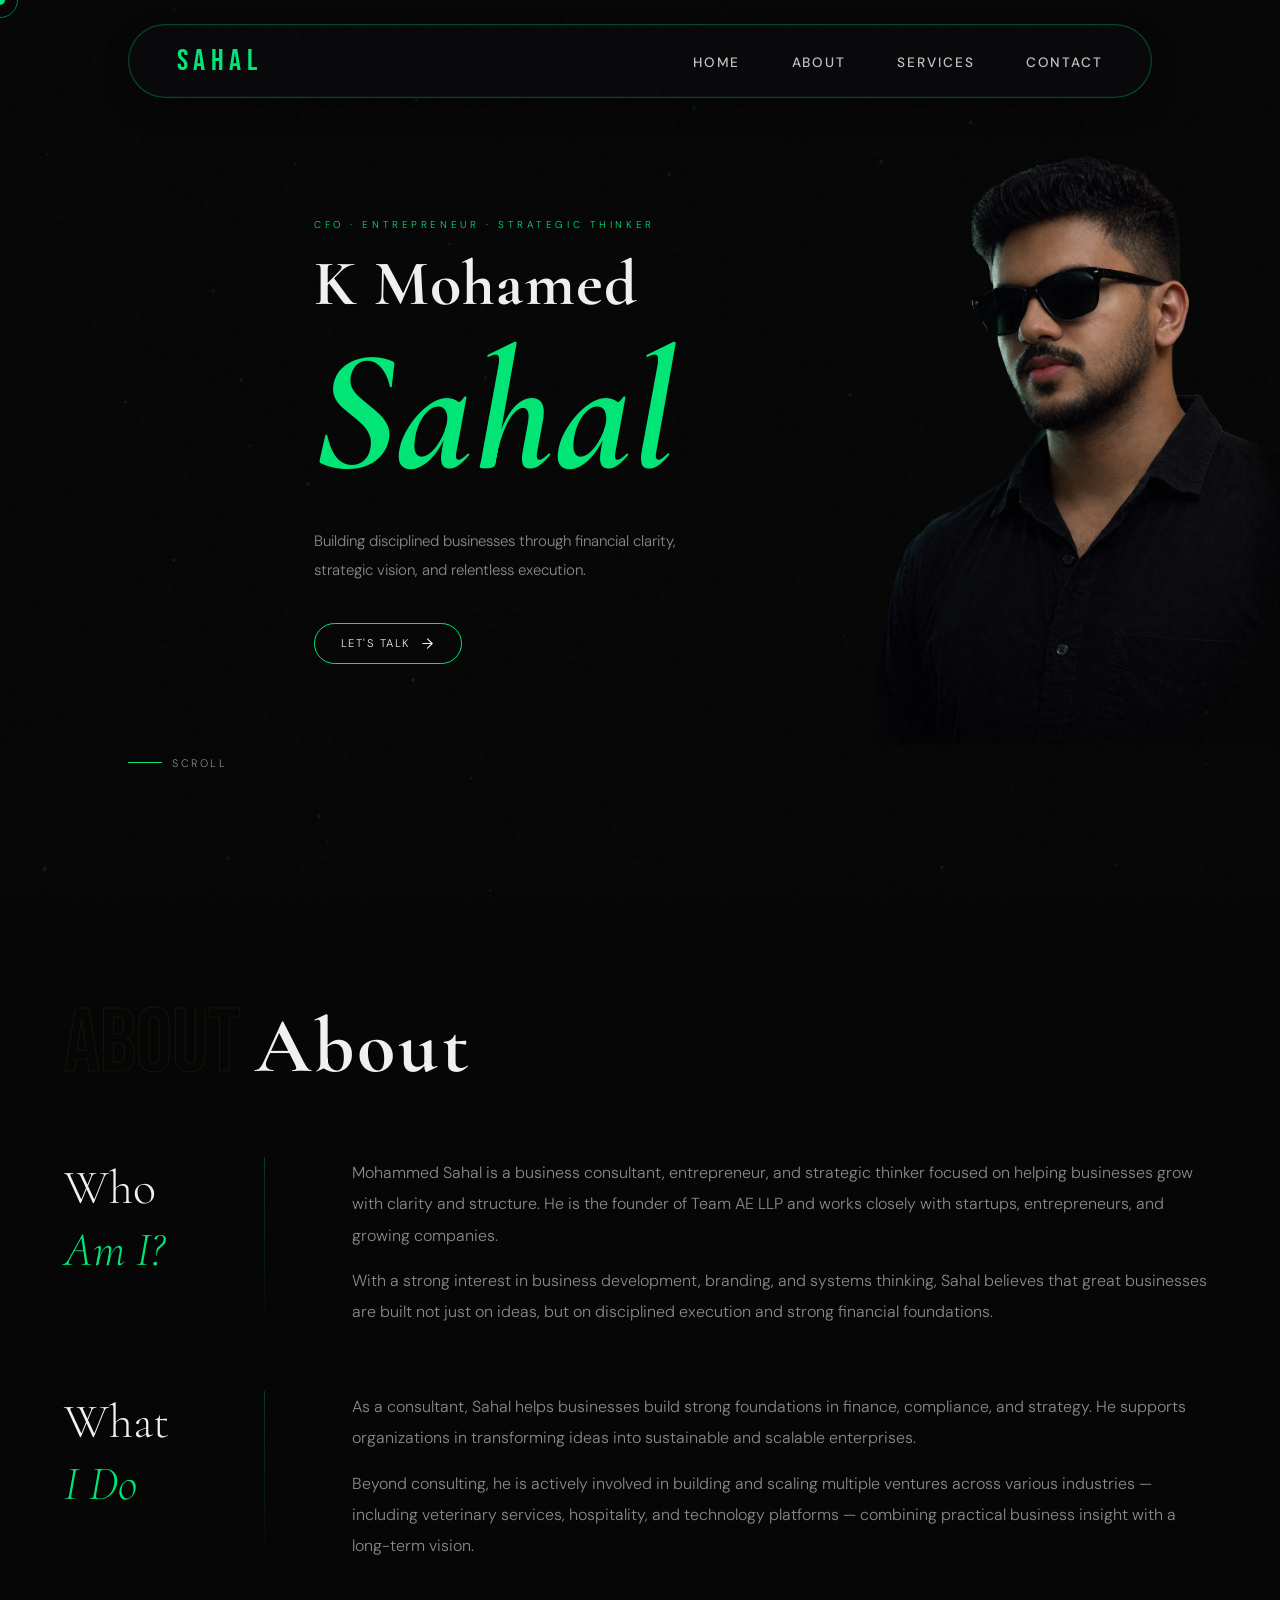
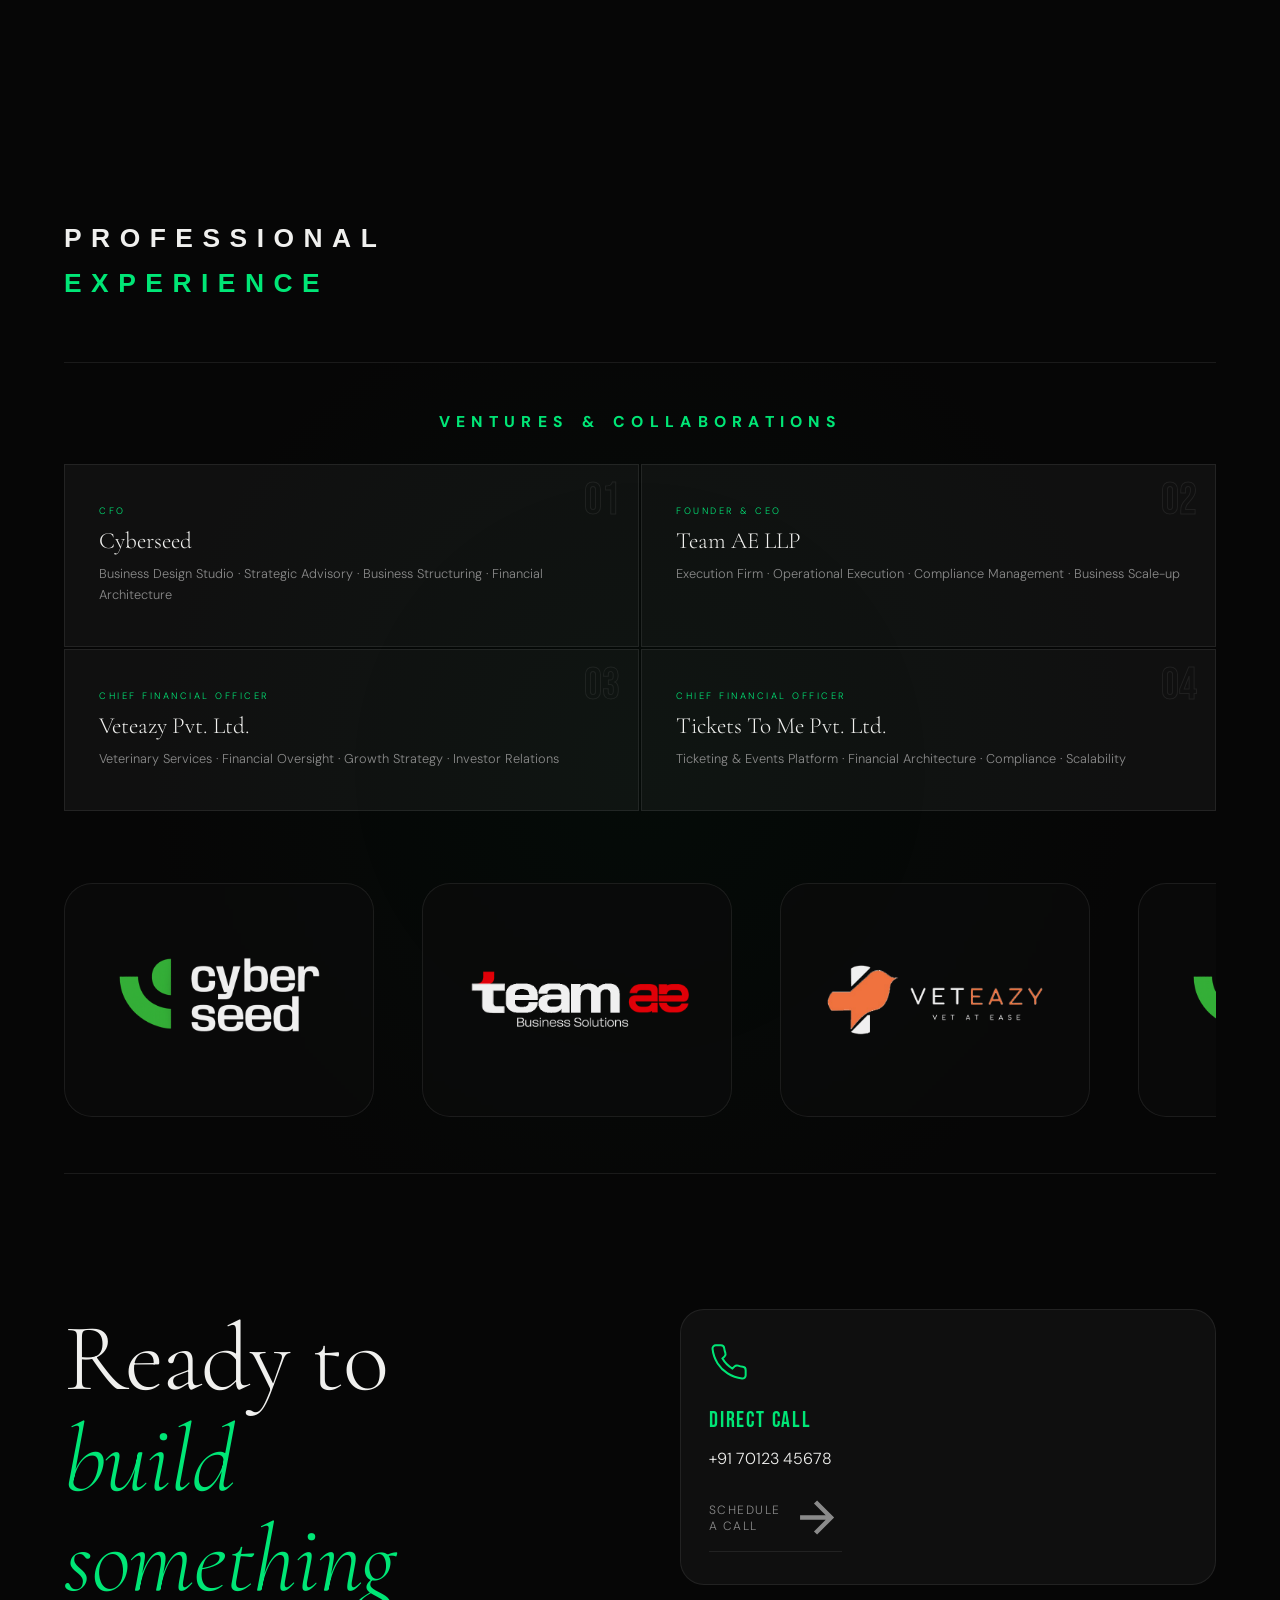
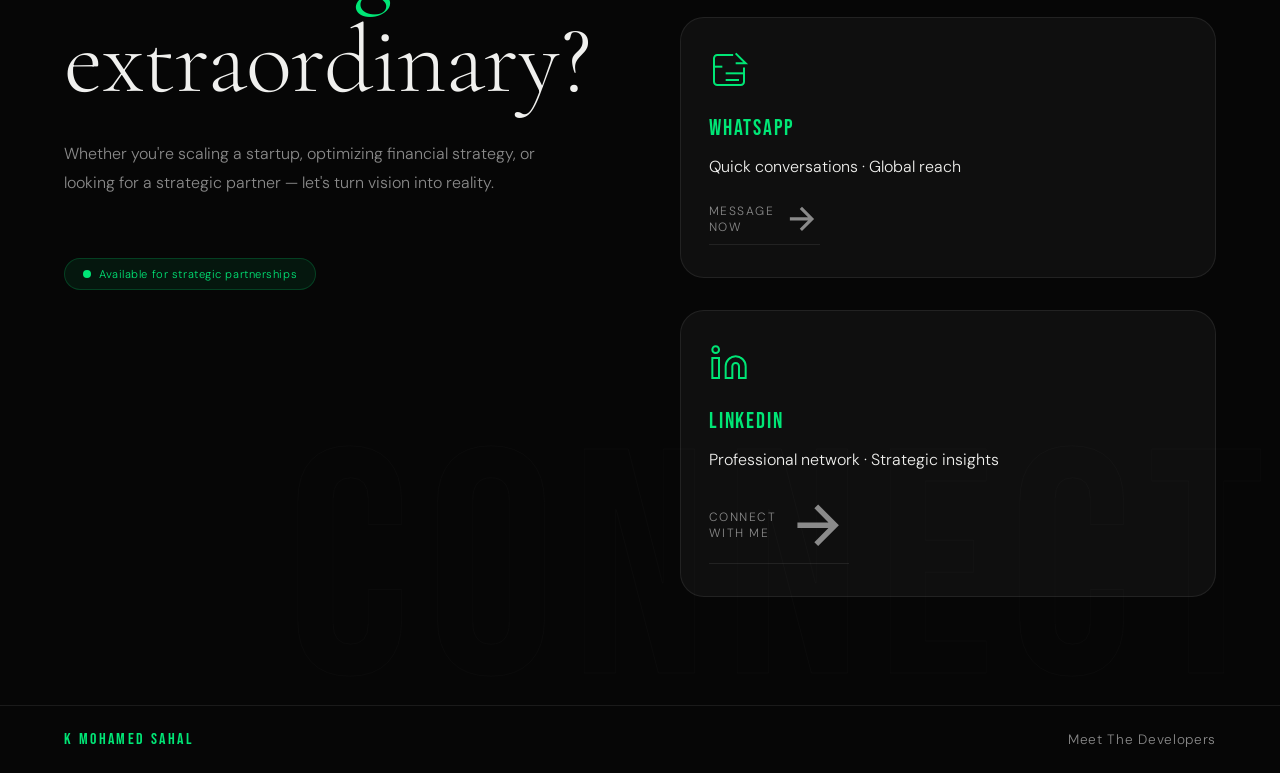
==== commit 8346d2bd: "Swap order of .hl and .hr classes" ====
--- a/index.html
+++ b/index.html
@@ -498,13 +498,13 @@
   .hl{
     padding-right:0;
     text-align:center;
-    order: 1;
+    order: 2;
   }
   .hl-name{
     font-size:clamp(2.4rem,5vw,5rem);}
   .hl-name em{font-size:0.8rem;font-weight:800;color:var(--green)}
   .hr{
-    order: 2;
+    order: 1;
     justify-content:center;
     margin-right: 0;
     width: 100%;
@@ -995,7 +995,7 @@
     <div class="pw">
       <div class="pf">
         <div class="ph">
-          <img src="DP.PNG" alt="K Mohamed Sahal">
+          <img src="dp.png" alt="K Mohamed Sahal">
         </div>
       </div>
     </div>
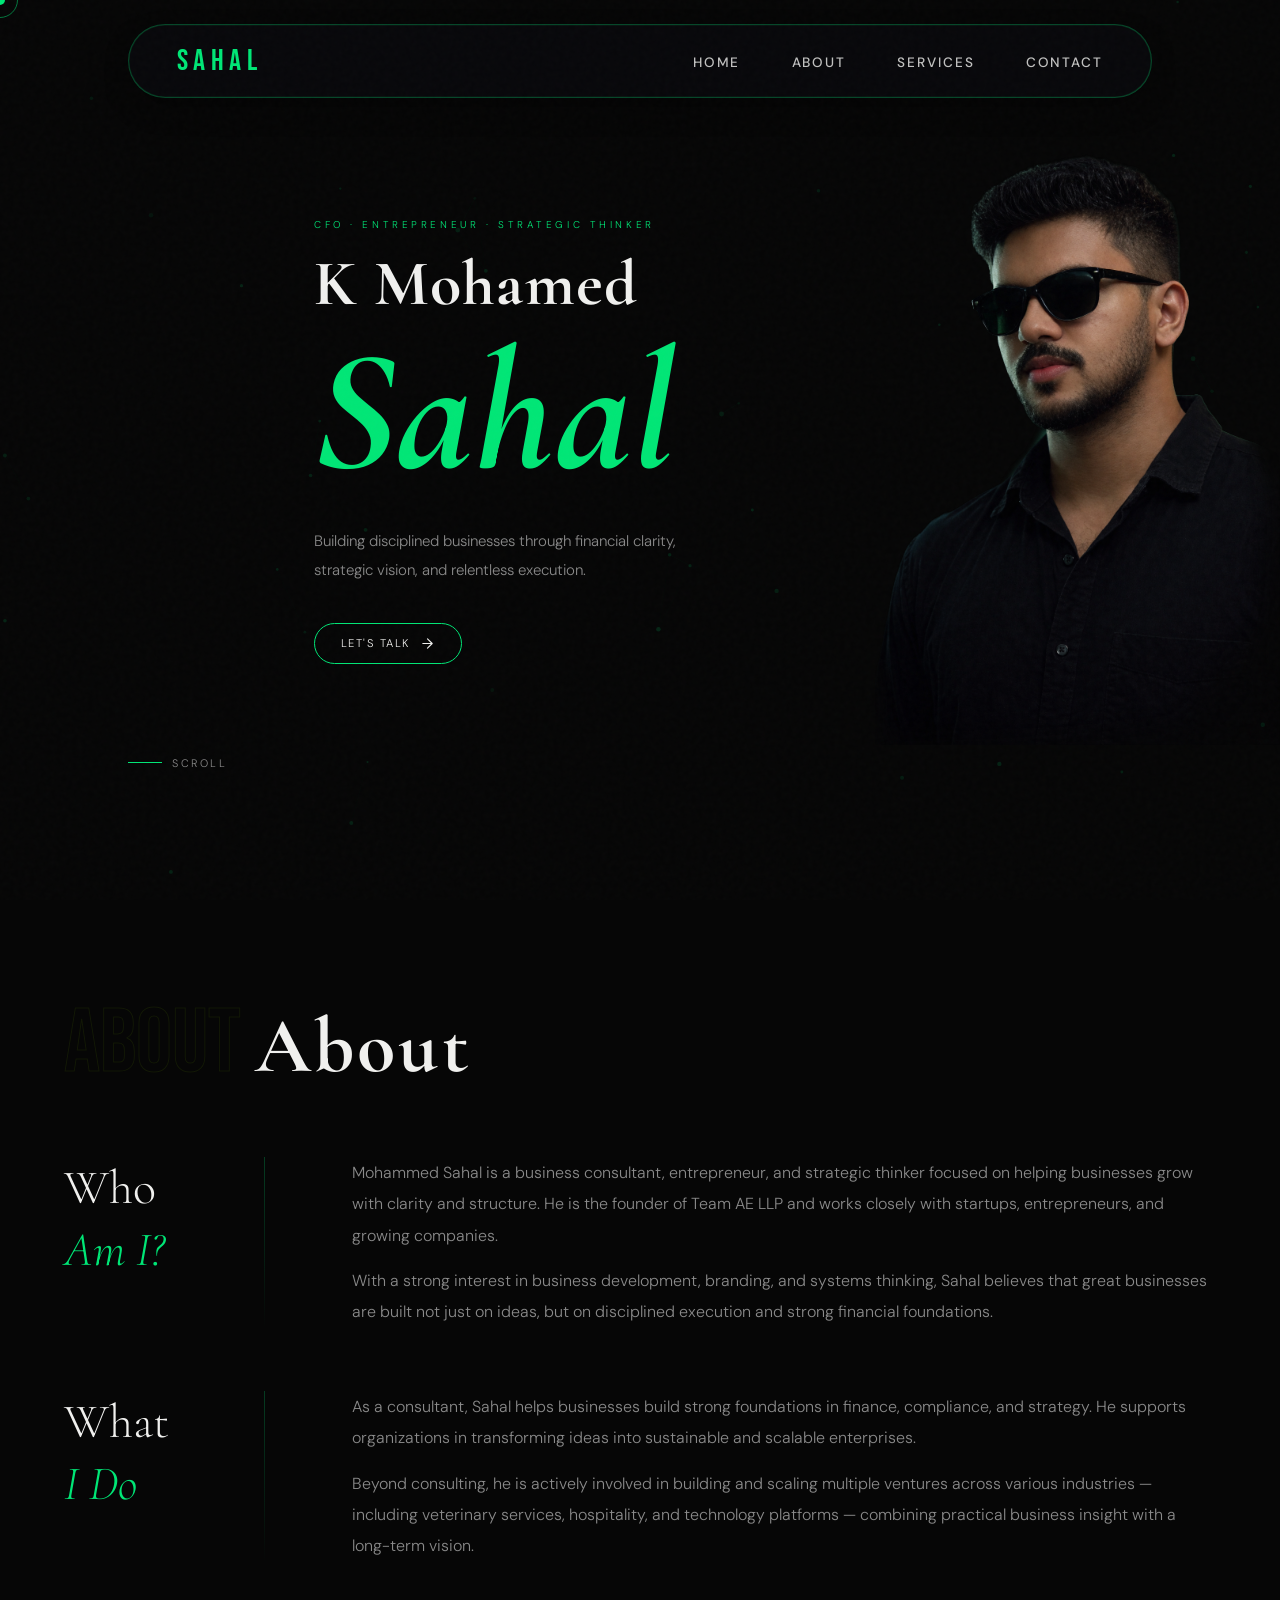
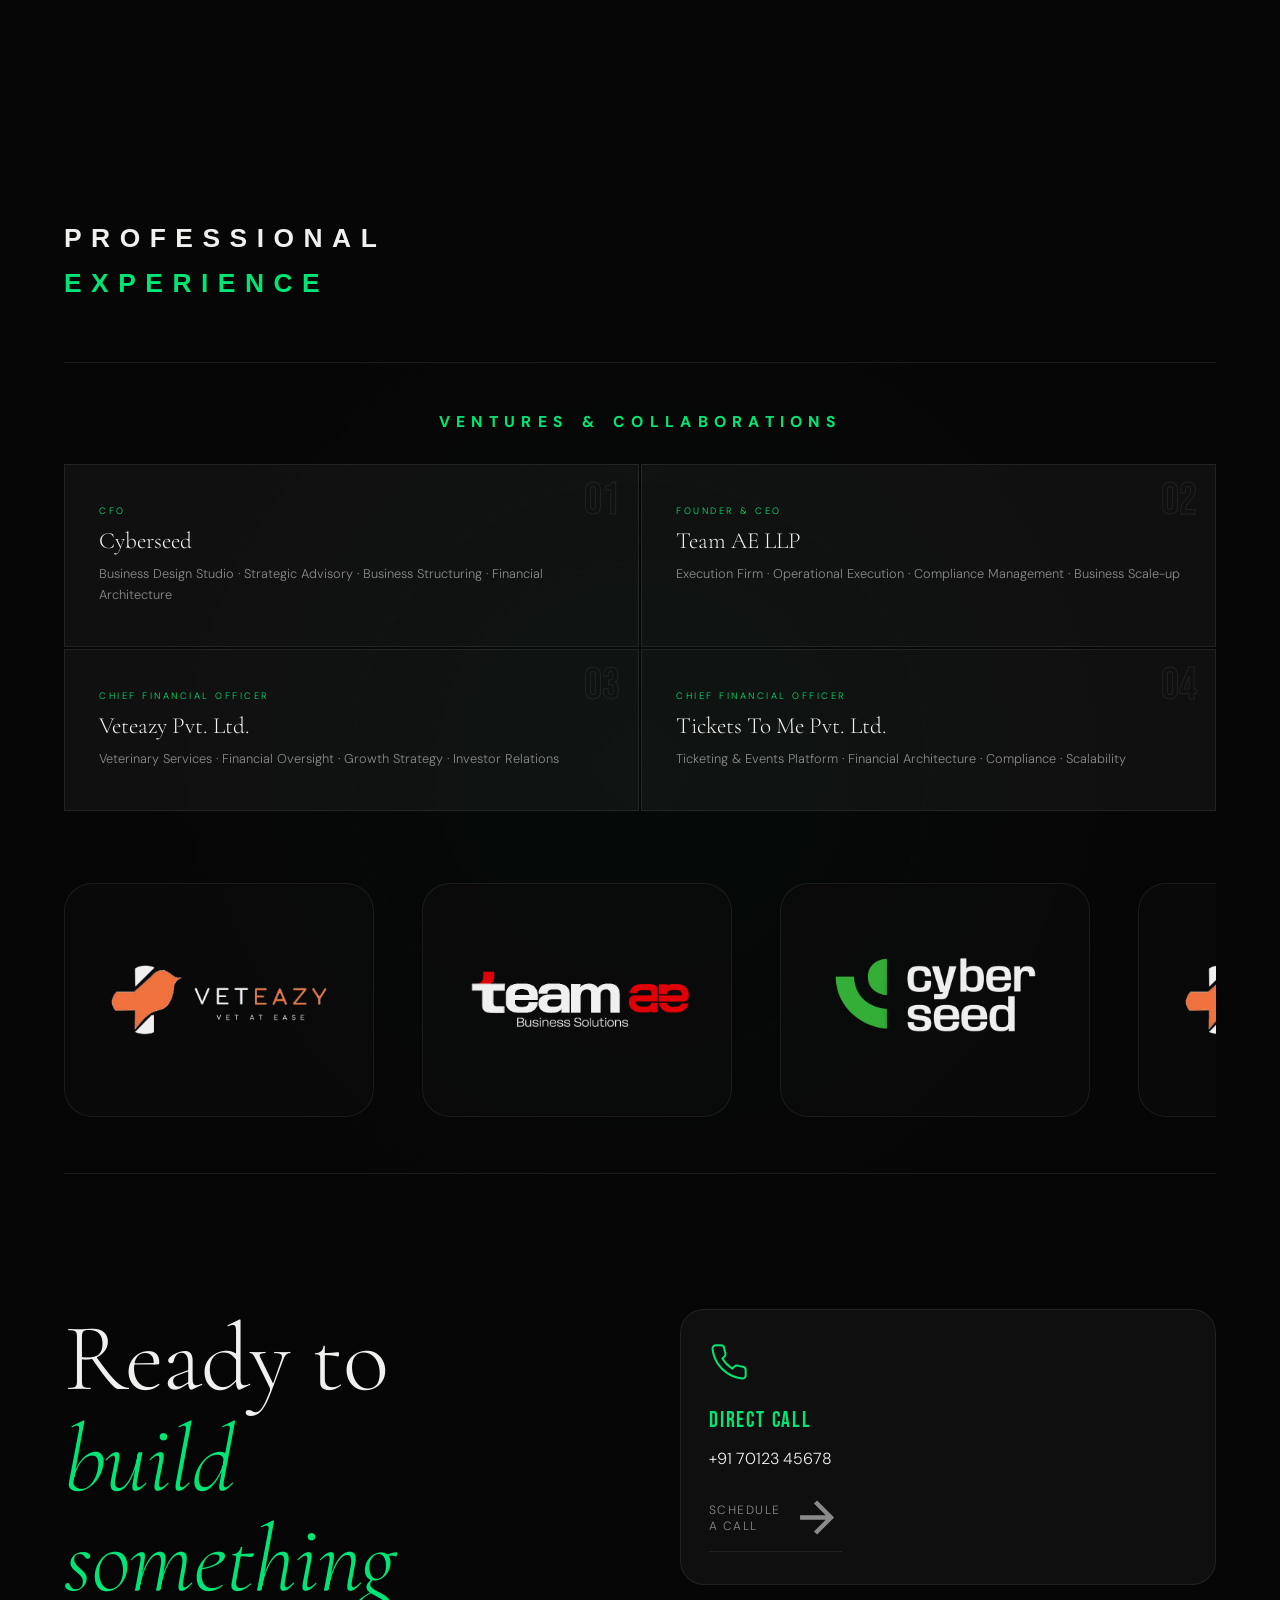
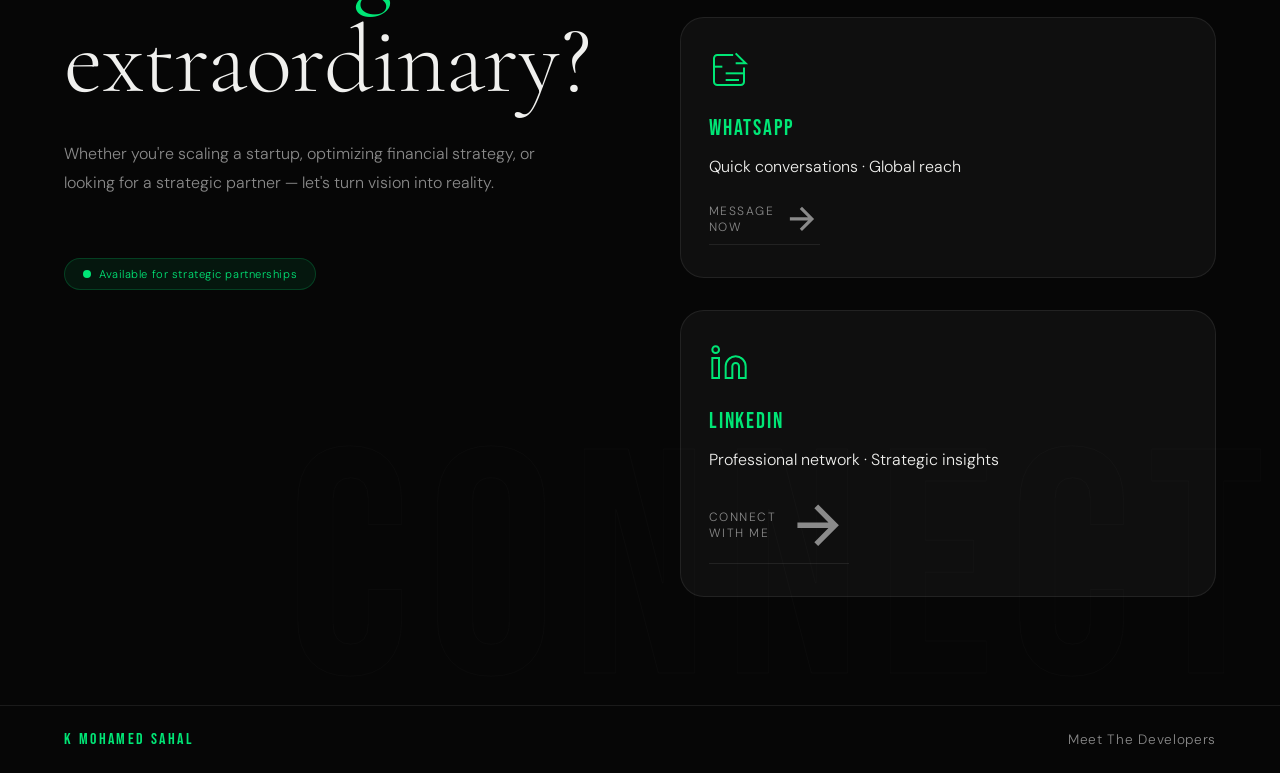
==== commit 7eecf0c2: "Rearrange ventures array order Reordered ventures array for consistent display." ====
--- a/index.html
+++ b/index.html
@@ -1018,7 +1018,7 @@
 window.addEventListener('load',()=>{setTimeout(()=>{const p=document.getElementById('pre');p.classList.add('done');setTimeout(()=>p.remove(),900);},3300);});
 const burger=document.getElementById('burger');const mob=document.getElementById('mob');burger.addEventListener('click',()=>{burger.classList.toggle('open');mob.classList.toggle('show')});function cm(){burger.classList.remove('open');mob.classList.remove('show')}
 const io=new IntersectionObserver(e=>{e.forEach(x=>{if(x.isIntersecting)x.target.classList.add('vis')})},{threshold:.08});document.querySelectorAll('.reveal').forEach(el=>io.observe(el));
-const ventures=[{name:"Cyberseed",logoPlaceholder:"cyberseed.png"},{name:"Team AE LLP",logoPlaceholder:"team ae.png"},{name:"Veteazy",logoPlaceholder:"VETEAZY2.png"},{name:"Cyberseed",logoPlaceholder:"cyberseed.png"},{name:"Team AE LLP",logoPlaceholder:"team ae.png"},{name:"Veteazy",logoPlaceholder:"VETEAZY2.png"}];
+const ventures=[{name:"Veteazy",logoPlaceholder:"VETEAZY2.png"},{name:"Team AE LLP",logoPlaceholder:"team ae.png"},{name:"Cyberseed",logoPlaceholder:"cyberseed.png"},{name:"Veteazy",logoPlaceholder:"VETEAZY2.png"},{name:"Team AE LLP",logoPlaceholder:"team ae.png"},{name:"Cyberseed",logoPlaceholder:"cyberseed.png"}];
 function buildLogoElement(v){const div=document.createElement('div');div.className='logo-item';const img=document.createElement('img');img.src=v.logoPlaceholder;img.alt=v.name;img.classList.add('logo-img');div.appendChild(img);return div;}
 function initMarquee(){const track=document.getElementById('logoMarqueeTrack');if(!track)return;track.innerHTML='';const logoSet=ventures.map(v=>buildLogoElement(v));const totalItems=[...logoSet,...logoSet.map(el=>el.cloneNode(true))];totalItems.forEach(el=>track.appendChild(el));}initMarquee();
 
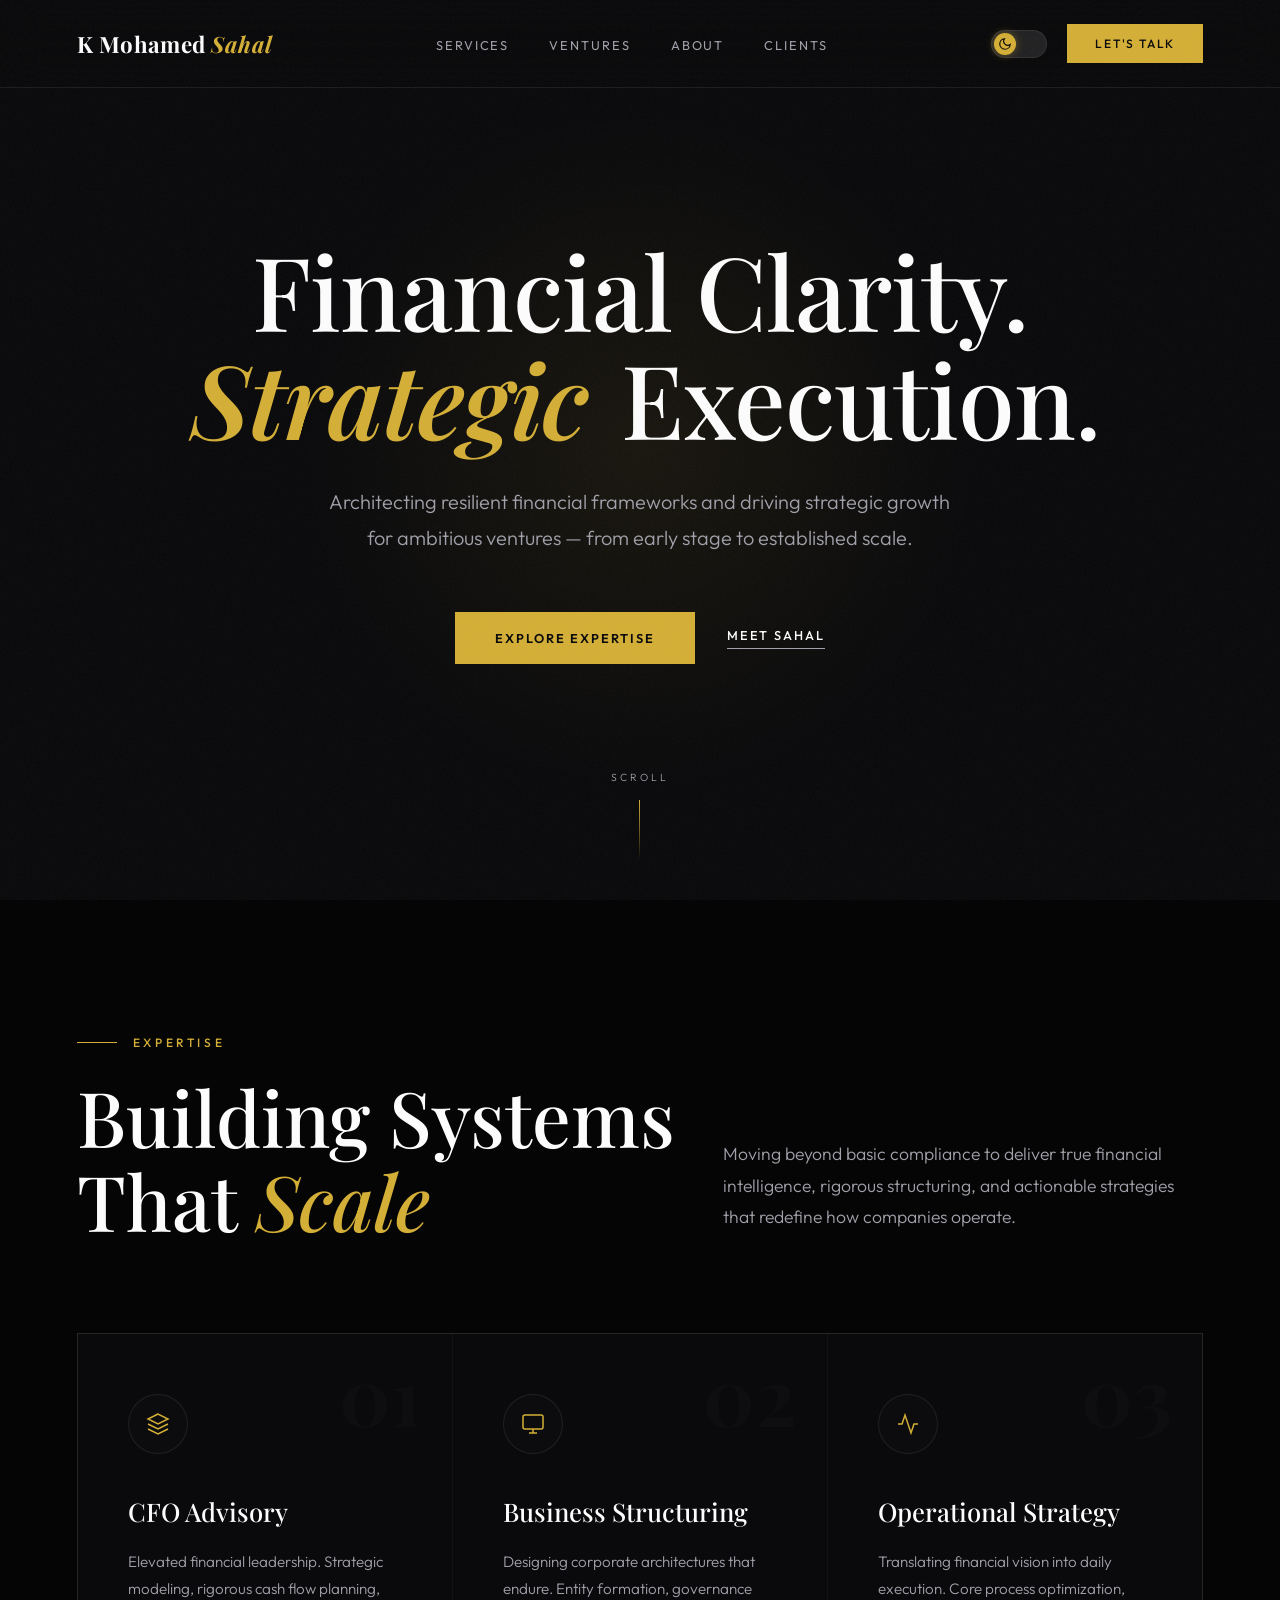
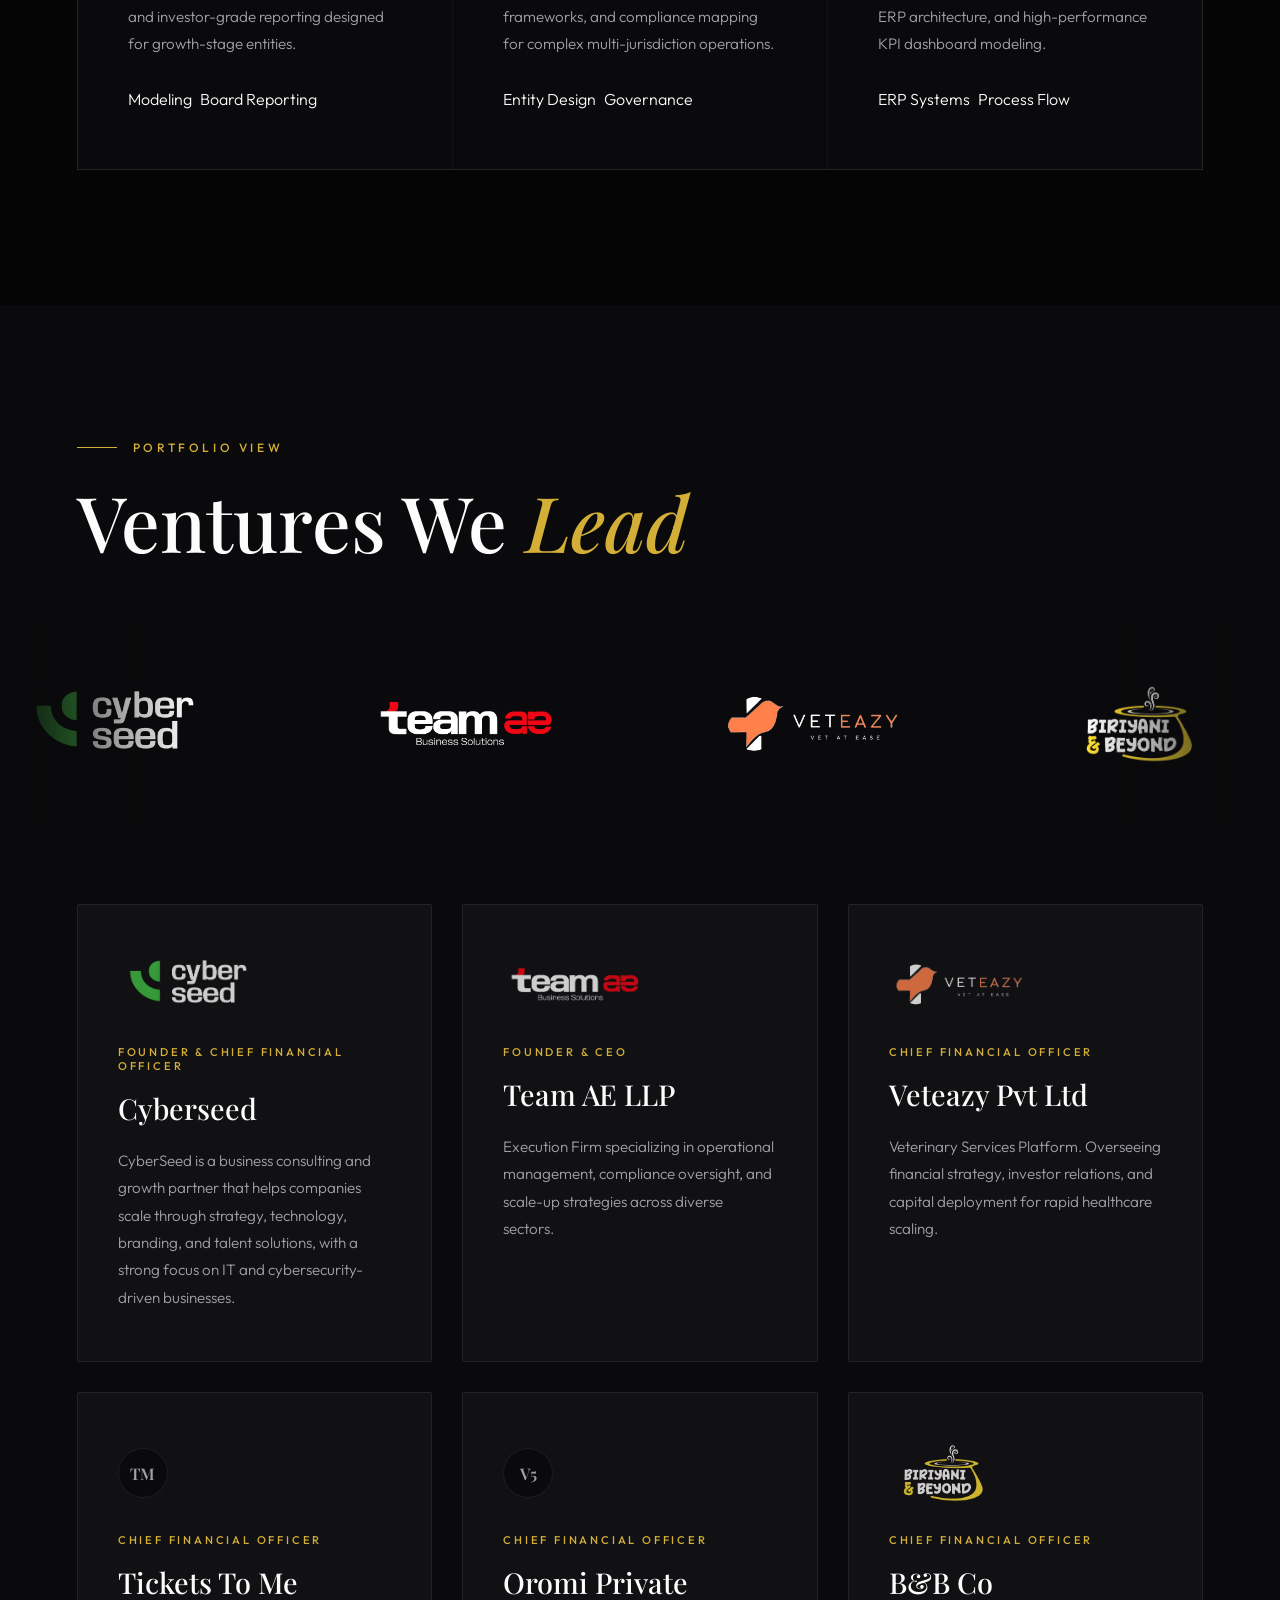
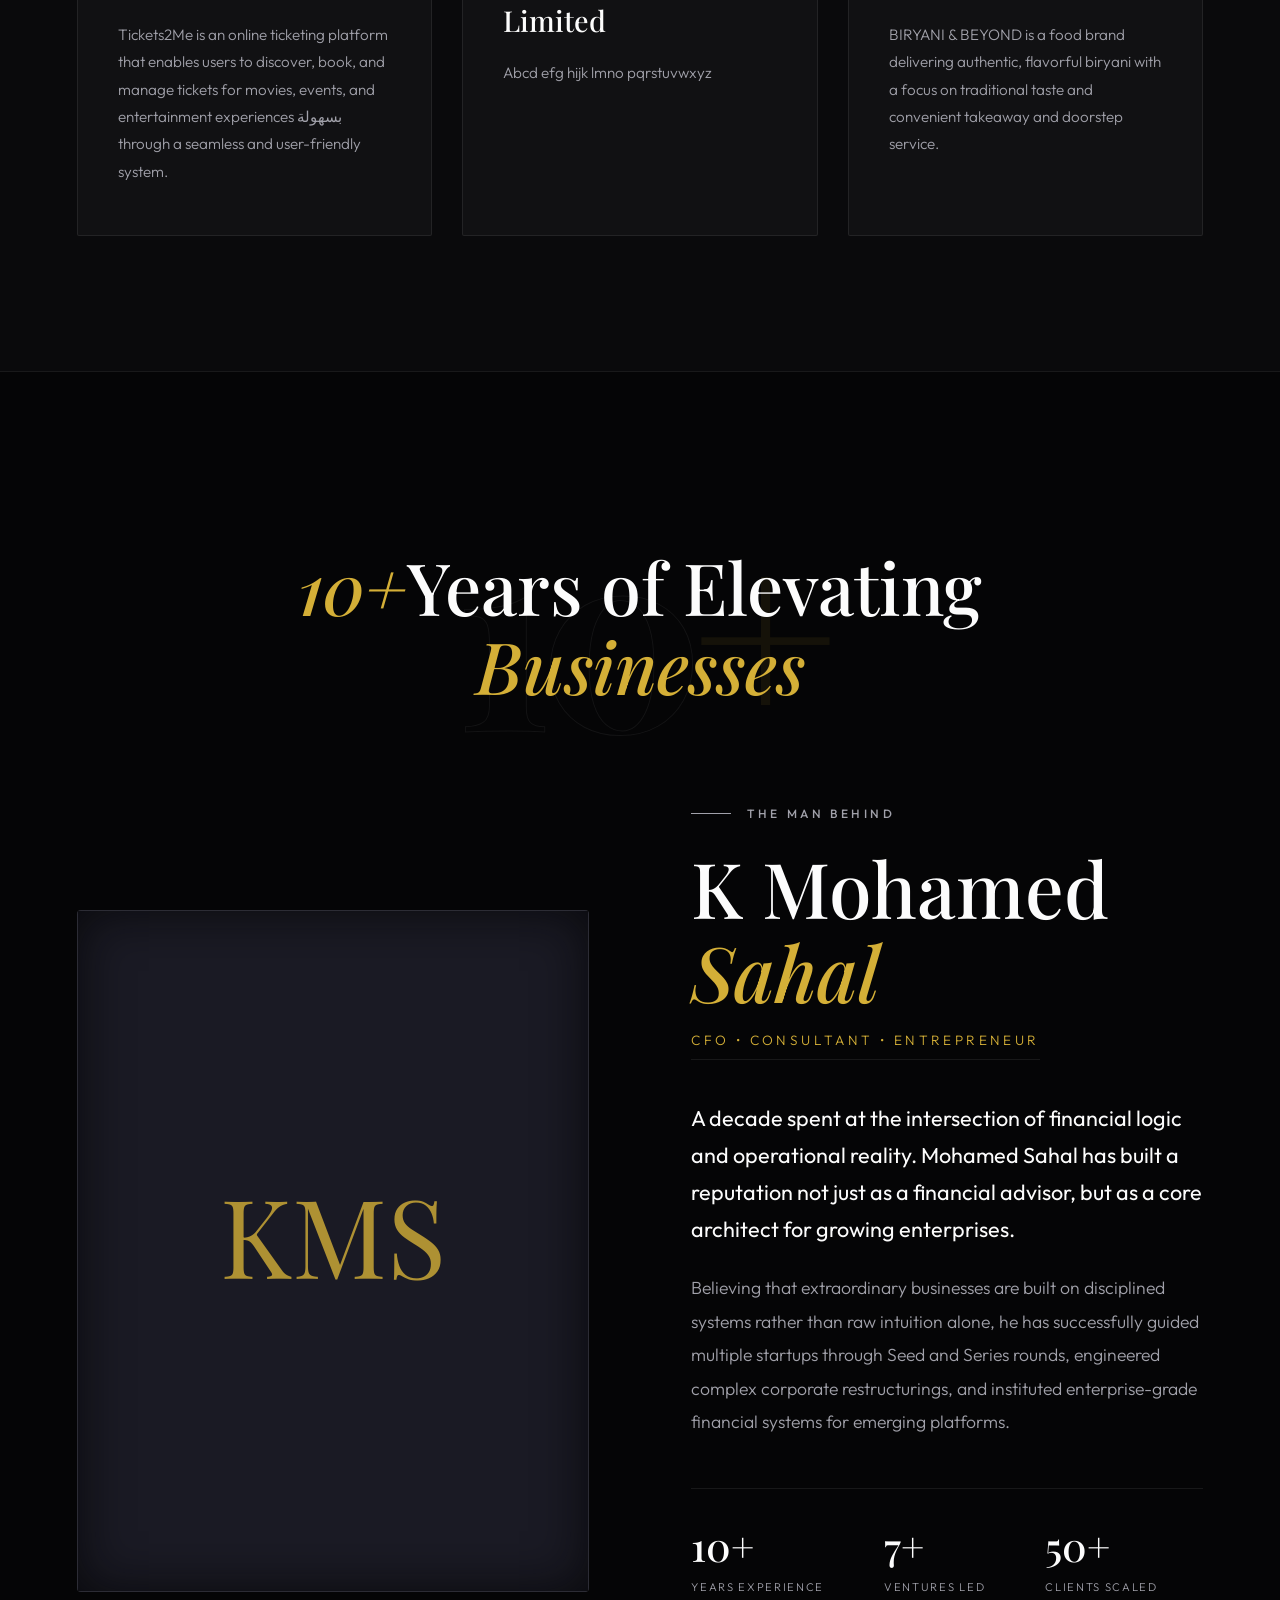
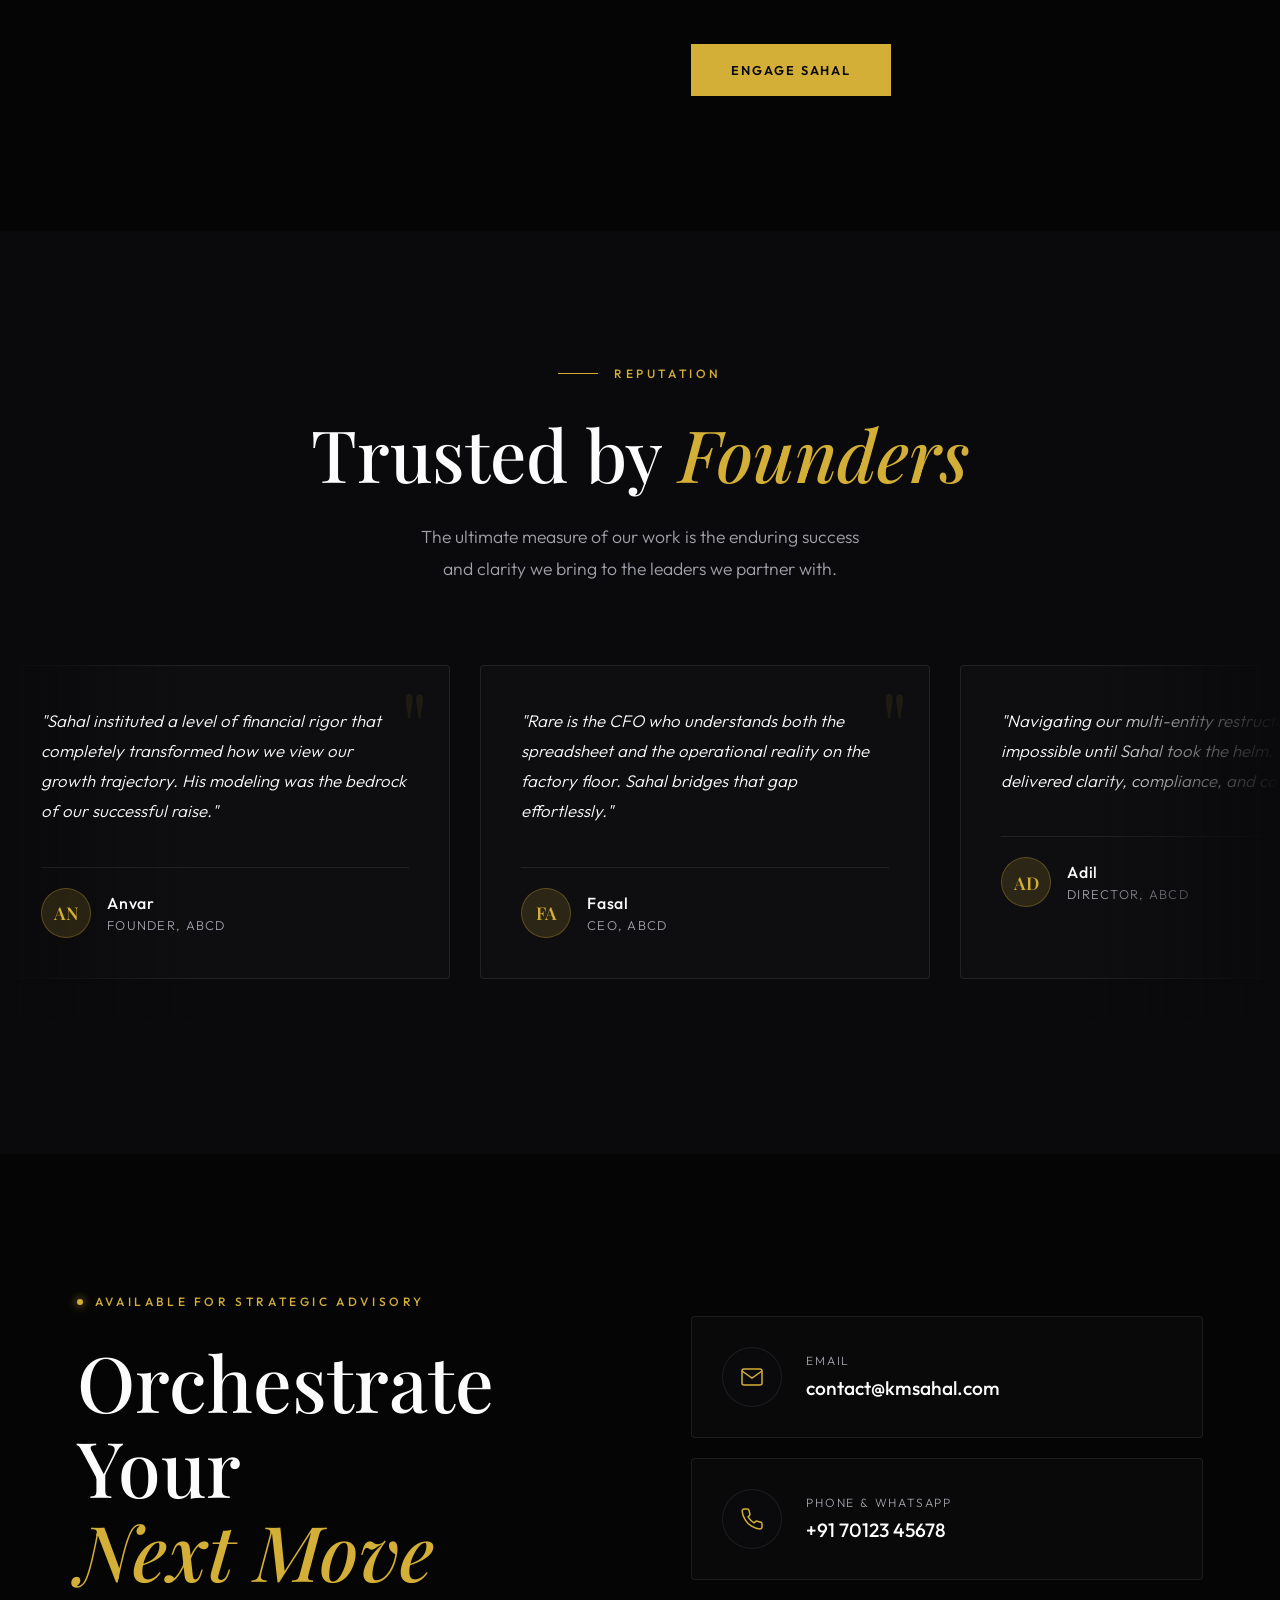
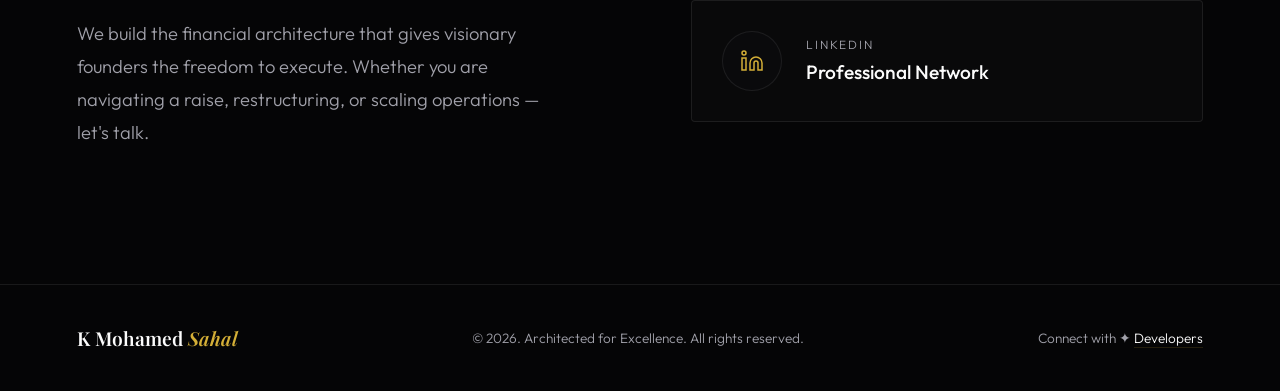
==== commit c4ed25f9: "Add files via upload" ====
--- a/index.html
+++ b/index.html
@@ -1,1210 +1,477 @@
 <!DOCTYPE html>
 <html lang="en">
+
 <head>
-<meta charset="UTF-8">
-<meta name="viewport" content="width=device-width, initial-scale=1.0, viewport-fit=cover">
-<title>K Mohamed Sahal — CFO & Business Consultant</title>
-<link rel="preconnect" href="https://fonts.googleapis.com">
-<link rel="preconnect" href="https://fonts.gstatic.com" crossorigin>
-<link href="https://fonts.googleapis.com/css2?family=Cormorant+Garamond:ital,wght@0,300;0,400;0,600;1,300&family=DM+Sans:wght@200;300;400;500&family=Bebas+Neue&display=swap" rel="stylesheet">
-<style>
-/* ══════════════════════════════════════════
-   TOKENS
-══════════════════════════════════════════ */
-:root {
-  --black:      #060606;
-  --green:      #00e676;
-  --green-glow: rgba(0,230,118,0.13);
-  --white:      #f0f0ee;
-  --gray:       #8a8a8a;
-  --gray-dim:   #1e1e1e;
-  --glass:      rgba(255,255,255,0.04);
-  --glass-b:    rgba(255,255,255,0.08);
-  --px:         clamp(18px,5vw,76px);
-  --pt:         clamp(96px,13vh,136px);
-}
-
-/* ══════════════════════════════════════════
-   RESET
-══════════════════════════════════════════ */
-*,*::before,*::after{box-sizing:border-box;margin:0;padding:0}
-html{scroll-behavior:smooth}
-body{
-  background:var(--black);color:var(--white);
-  font-family:'DM Sans',sans-serif;font-weight:300;
-  overflow-x:hidden;-webkit-font-smoothing:antialiased;
-}
-a{text-decoration:none;color:inherit}
-
-/* hide default cursor only on desktop */
-@media(pointer:fine){body{cursor:none}}
-
-/* ══════════════════════════════════════════
-   CUSTOM CURSOR
-══════════════════════════════════════════ */
-#cur,#cur-r{
-  display:none;position:fixed;pointer-events:none;z-index:9999;
-  border-radius:50%;transform:translate(-50%,-50%);
-}
-@media(pointer:fine){
-  #cur{display:block;width:10px;height:10px;background:var(--green);transition:width .3s,height .3s}
-  #cur-r{display:block;width:36px;height:36px;border:1px solid rgba(0,230,118,.5);transition:width .3s,height .3s}
-}
-
-/* ══════════════════════════════════════════
-   PRELOADER
-══════════════════════════════════════════ */
-#pre{
-  position:fixed;inset:0;z-index:10000;background:var(--black);
-  display:flex;align-items:center;justify-content:center;
-  flex-direction:column;overflow:hidden;padding:0 20px;text-align:center;
-}
-#pre.done{animation:plFade .8s ease forwards}
-@keyframes plFade{to{opacity:0;pointer-events:none}}
-
-.pl-line{
-  width:1px;height:0;margin-bottom:34px;
-  background:linear-gradient(to bottom,transparent,var(--green),transparent);
-  animation:lgrow 1.1s ease forwards;
-}
-@keyframes lgrow{to{height:68px}}
-
-.pl-name{
-  font-family:'Cormorant Garamond',serif;
-  font-size:clamp(1.7rem,7vw,4.8rem);
-  font-weight:300;letter-spacing:.1em;text-transform:uppercase;
-  color:transparent;-webkit-text-stroke:1px var(--white);
-  position:relative;overflow:hidden;white-space:nowrap;
-  max-width:100%;
-}
-.pl-name::after{
-  content:attr(data-text);position:absolute;inset:0;
-  color:var(--green);-webkit-text-stroke:0;
-  clip-path:inset(0 100% 0 0);
-  animation:nreveal 1.8s cubic-bezier(.77,0,.175,1) .5s forwards;
-}
-@keyframes nreveal{to{clip-path:inset(0 0% 0 0)}}
-
-.pl-sub{
-  font-size:clamp(.52rem,.9vw,.68rem);letter-spacing:.32em;text-transform:uppercase;
-  color:var(--gray);margin-top:16px;opacity:0;
-  animation:fup .7s ease 2s forwards;
-}
-.pl-bar{
-  width:0;height:1px;margin-top:26px;
-  background:linear-gradient(to right,transparent,var(--green),transparent);
-  animation:bgrow 1s ease 2.2s forwards;
-}
-@keyframes bgrow{to{width:min(200px,58vw)}}
-@keyframes fup{from{opacity:0;transform:translateY(10px)}to{opacity:1;transform:none}}
-
-
-/* ══════════════════════════════════════════
-   NAVBAR — WIDE (80% width) + ENHANCED GLASS
-══════════════════════════════════════════ */
-nav{
-  position:fixed;
-  top: 24px;
-  left: 50%;
-  transform: translateX(-50%);
-  width: 80%;
-  max-width: 1400px;
-  min-width: 280px;
-  z-index: 1000;
-  background: rgba(10, 10, 14, 0.72);
-  backdrop-filter: blur(24px) saturate(180%);
-  -webkit-backdrop-filter: blur(24px) saturate(180%);
-  border: 1px solid rgba(0,230,118,0.28);
-  border-radius: 80px;
-  padding: 14px 32px;
-  display: flex;
-  align-items: center;
-  justify-content: space-between;
-  gap: 24px;
-  box-shadow: 0 12px 32px -12px rgba(0,0,0,0.6), 0 0 0 0.5px rgba(0,230,118,0.12) inset;
-  transition: all 0.3s ease;
-}
-
-@media(min-width: 1200px){
-  nav {
-    padding: 18px 48px;
-  }
-}
-
-@media(max-width: 680px){
-  nav {
-    width: 88%;
-    padding: 10px 22px;
-    border-radius: 60px;
-    top: 16px;
-  }
-}
-
-@media(max-width: 480px){
-  nav {
-    width: 92%;
-    padding: 8px 18px;
-  }
-}
-
-.nav-logo{
-  font-family:'Bebas Neue',sans-serif;
-  font-size: 1.65rem;
-  letter-spacing:.18em;
-  color:var(--green);
-  cursor:pointer;
-  position:relative;
-  overflow:hidden;
-  display:inline-block;
-  font-weight: 400;
-  flex-shrink: 0;
-}
-@media(min-width: 800px){
-  .nav-logo{font-size: 1.9rem;}
-}
-.nav-logo .r{
-  position:absolute;left:0;top:0;color:var(--white);
-  transform:translateX(-110%);white-space:nowrap;
-  transition:transform .4s cubic-bezier(.77,0,.175,1);
-}
-nav:hover .nav-logo .r{transform:translateX(0)}
-nav:hover .nav-logo .b{opacity:0;transition:opacity .25s}
-
-.nav-ul{
-  display:flex;
-  gap: clamp(28px, 4vw, 58px);
-  list-style:none;
-  margin: 0;
-  padding: 0;
-}
-.nav-ul a{
-  font-size: 0.85rem;
-  font-weight: 500;
-  letter-spacing:.14em;
-  text-transform:uppercase;
-  color:rgba(240,240,238,0.8);
-  transition:color .3s;
-  position:relative;
-  padding-bottom: 4px;
-}
-.nav-ul a::after{
-  content:'';position:absolute;bottom:-2px;left:0;
-  width:0;height:1.8px;background:var(--green);transition:width .3s ease;
-}
-.nav-ul a:hover{color:var(--white)}
-.nav-ul a:hover::after{width:100%}
-
-.burger{
-  display:none;
-  flex-direction:column;
-  gap:6px;
-  background:none;
-  border:none;
-  cursor:pointer;
-  padding:6px;
-  flex-shrink: 0;
-}
-.burger span{
-  display:block;
-  width:26px;
-  height:2px;
-  background:var(--white);
-  transition:all .35s ease;
-  transform-origin:center;
-  border-radius: 4px;
-}
-.burger.open span:nth-child(1){transform:translateY(8px) rotate(45deg)}
-.burger.open span:nth-child(2){opacity:0;transform:scaleX(0)}
-.burger.open span:nth-child(3){transform:translateY(-8px) rotate(-45deg)}
-
-.mob-menu{
-  display:none;
-  position:fixed;
-  top: 88px;
-  left: 50%;
-  transform: translateX(-50%);
-  width: 80%;
-  max-width: 380px;
-  background: rgba(8,8,12,0.98);
-  backdrop-filter: blur(32px);
-  border: 1px solid rgba(0,230,118,0.35);
-  border-radius: 32px;
-  padding: 28px 24px;
-  flex-direction: column;
-  align-items: center;
-  gap: 22px;
-  z-index: 999;
-  animation: mobIn .3s ease;
-}
-.mob-menu.show{display:flex}
-@keyframes mobIn{
-  from{opacity:0;transform:translateX(-50%) translateY(-12px)}
-  to{opacity:1;transform:translateX(-50%) translateY(0)}
-}
-.mob-menu a{
-  font-size: 1rem;
-  letter-spacing:.14em;
-  text-transform:uppercase;
-  color:var(--gray);
-  transition:color .3s;
-  font-weight: 500;
-  width: 100%;
-  text-align: center;
-  padding: 8px 0;
-}
-.mob-menu a:hover{color:var(--green)}
-
-@media(max-width: 760px){
-  .nav-ul{display:none}
-  .burger{display:flex}
-  nav{justify-content: space-between;}
-  .mob-menu{width: 84%;}
-}
-
-/* ══════════════════════════════════════════
-   SHARED
-══════════════════════════════════════════ */
-section{position:relative;overflow:hidden}
-.s-tag2{
-  font-family: 'SF Pro', -apple-system, BlinkMacSystemFont, 'Segoe UI', 'Helvetica Neue', sans-serif;
-  font-size: 1.65rem;
-  letter-spacing: .36em;
-  text-transform: uppercase;
-  color: var(--green);
-  margin-bottom: 14px;
-  font-weight: 900;
-  font-synthesis: none;
-  -webkit-font-smoothing: antialiased;
-}
-.s-tag{
-  font-family: 'SF Pro', -apple-system, BlinkMacSystemFont, 'Segoe UI', 'Helvetica Neue', sans-serif;
-  font-size:1.65rem;
-  letter-spacing: .36em;
-  text-transform: uppercase;
-  color: var(--white);
-  margin-bottom: 14px;
-  font-weight: 900;
-  font-synthesis: none;
-  -webkit-font-smoothing: antialiased;
-}
-.reveal{opacity:0;transform:translateY(32px);transition:opacity .85s ease,transform .85s ease}
-.reveal.vis{opacity:1;transform:none}
-
-/* ══════════════════════════════════════════
-   HOME — FULLY RESPONSIVE
-   Desktop: name + image side by side, image touches right edge
-   Mobile: name section FIRST (top), image BELOW, centered & responsive
-══════════════════════════════════════════ */
-
-/* --- ✨ MINIMAL BACKGROUND ANIMATION (PARTICLE NETWORK) ✨ --- */
-#home {
-  position: relative;
-  background: var(--black);
-  isolation: isolate;
-}
-
-#bg-canvas {
-  position: absolute;
-  top: 0;
-  left: 0;
-  width: 100%;
-  height: 100%;
-  display: block;
-  pointer-events: none;
-  z-index: 0;
-  opacity: 0.28;
-  transition: opacity 0.6s ease;
-}
-
-/* ensure content sits above canvas */
-#home > *:not(#bg-canvas) {
-  position: relative;
-  z-index: 2;
-}
-
-#home{
-  min-height:100svh;
-  padding:var(--pt) var(--px) 80px;
-  display:grid;
-  grid-template-columns:1fr 1fr;
-  align-items:center;
-  gap:0;
-  position:relative;
-}
-
-/* left side - name & content */
-.hl{
-  position:relative;
-  z-index:2;
-  padding-right: 24px;
-}
-.hl-role{
-  font-size:.62rem;letter-spacing:.36em;text-transform:uppercase;color:var(--green);
-  margin-bottom:18px;opacity:0;animation:fup .8s ease 3.4s forwards;
-}
-.hl-name{
-  font-family:'Cormorant Garamond',serif;
-  font-size:clamp(2.4rem,5vw,5rem);
-  font-weight:800;line-height:1.08;letter-spacing:.02em;
-  margin-bottom:22px; 
-  opacity:0;animation:fup .9s ease 3.6s forwards;
-}
-.hl-name em{font-size:10.8rem;font-weight:800;color:var(--green)}
-.hl-desc{
-  font-size:clamp(.84rem,1.3vw,.94rem);line-height:1.92;color:var(--gray);
-  max-width:400px;margin-bottom:38px;
-  opacity:0;animation:fup .9s ease 3.8s forwards;
-}
-.hl-cta{
-  display:inline-flex;align-items:center;gap:10px;
-  border:1px solid var(--green);border-radius:50px;
-  padding:12px 26px;font-size:.7rem;letter-spacing:.13em;text-transform:uppercase;
-  color:var(--white);transition:background .35s,color .35s;
-  opacity:0;animation:fup .9s ease 4s forwards;
-}
-.hl-cta:hover{background:var(--green);color:var(--black)}
-.hl-cta svg{transition:transform .3s}
-.hl-cta:hover svg{transform:translateX(4px)}
-
-/* right column — image (desktop: flush to right edge) */
-.hr{
-  display:flex;
-  align-items:center;
-  justify-content:flex-end;
-  opacity:0;
-  animation:prev 1.2s ease 3.2s forwards;
-  margin:0;
-  padding:0;
-  width:100%;
-  overflow:visible;
-}
-@keyframes prev{
-  from{opacity:0;clip-path:inset(0 100% 0 0)}
-  to{opacity:1;clip-path:inset(0 0 0 0)}
-}
-.pw{
-  width:100%;
-  max-width: none;
-  position:relative;
-  margin:0;
-  padding:0;
-  display:flex;
-  justify-content:flex-end;
-}
-.pf{
-  width:100%;
-  position:relative;
-}
-.pf img{
-  width:100%;
-  height:auto;
-  object-fit:cover;
-  display:block;
-}
-.ph{
-  width:100%;
-  display:flex;
-  flex-direction:column;
-  align-items:flex-end;
-  justify-content:center;
-  gap:12px;
-  position:relative;
-}
-.ph span{
-  font-size:.62rem;
-  letter-spacing:.2em;
-  text-transform:uppercase;
-  color:var(--gray);
-  opacity:.45;
-}
-.pd{
-  position:absolute;
-  width:calc(100% + 12px);
-  height:calc(100% + 12px);
-  top:10px;
-  left:-10px;
-  border:1px solid rgba(0,230,118,.17);
-  border-radius:4px;
-  z-index:-1;
-  pointer-events:none;
-}
-.pb{
-  position:absolute;
-  bottom:-16px;
-  right:-8px;
-  background:var(--green);
-  color:var(--black);
-  padding:6px 18px;
-  font-size:.6rem;
-  letter-spacing:.2em;
-  text-transform:uppercase;
-  font-weight:500;
-  z-index:2;
-  border-radius: 2px;
-  white-space:nowrap;
-}
-
-.hbg{
-  position:absolute;bottom:2%;left:50%;
-  font-family:'Bebas Neue',sans-serif;
-  font-size:clamp(4.5rem,17vw,13rem);letter-spacing:.06em;
-  color:transparent;-webkit-text-stroke:1px rgba(132, 255, 0, 0.058);
-  white-space:nowrap;pointer-events:none;user-select:none;z-index:0;
-}
-.scroll-ind{
-  position:absolute;bottom:30px;left:var(--px);
-  display:flex;align-items:center;gap:10px;
-  font-size:.68rem;letter-spacing:.24em;text-transform:uppercase;color:var(--gray);
-  opacity:0;animation:fup .8s ease 4.5s forwards;
-}
-.scroll-ind::before{
-  content:'';display:block;width:34px;height:1px;background:var(--green);
-  animation:pulse 2s ease infinite;
-}
-@keyframes pulse{0%,100%{opacity:1}50%{opacity:.3}}
-
-/* ── DESKTOP LARGE: image truly touches right edge ── */
-@media(min-width: 1025px){
-  .hl{
-  position:relative;
-  z-index:2;
-  padding-right: 24px;
-  padding-left: 250px;
-  }
-  .hr{
-    margin-right: calc(-1 * var(--px));
-    width: calc(  100% + var(--px));
-    justify-content: flex-end;
-  }
-  .pw{
-    width: 70%;
-  }
-  .pd{
-    left:-12px;
-    width:calc(100% + 18px);
-  }
-}
-
-/* ── MOBILE & TABLET: Reorder: name section first, image below, responsive centered ── */
-@media(max-width: 1024px){
-  #home{
-    grid-template-columns:1fr;
-    padding-top:calc(var(--pt) + 8px);
-    padding-bottom:56px;
-    text-align:center;
-    gap: 32px;
-  }
-  /* name section stays at top (default order in DOM) */
-  .hl{
-    padding-right:0;
-    text-align:center;
-    order: 2;
-  }
-  .hl-name{
-    font-size:clamp(2.4rem,5vw,5rem);}
-  .hl-name em{font-size:0.8rem;font-weight:800;color:var(--green)}
-  .hr{
-    order: 1;
-    justify-content:center;
-    margin-right: 0;
-    width: 100%;
-    animation-delay: 3s;
-  }
-  .pw{
-    width: min(580px, 65vw);
-    margin-left: auto;
-    margin-right: auto;
-    justify-content:center;
-  }
-  .ph{
-    align-items:center;
-  }
-  .pb{
-    right: -8px;
-    bottom: -12px;
-    font-size:.56rem;
-    padding:5px 13px;
-  }
-  .pd{
-    left: -8px;
-    width: calc(100% + 12px);
-    height: calc(100% + 12px);
-  }
-  .hl-desc{
-    max-width:100%;
-    font-size:.87rem;
-    margin-left: auto;
-    margin-right: auto;
-  }
-  .hl-cta{
-    margin:0 auto;
-  }
-  .scroll-ind{
-    display:none;
-  }
-  .hbg{
-    font-size:clamp(3.5rem,20vw,8rem);
-  }
-  .hl-name em{
-    font-size:clamp(8.2rem, 12vw, 5rem);
-  }
-}
-/* small mobile fine-tuning */
-@media(max-width: 520px){
-  .pw{
-    width: min(280px, 72vw);
-  }
-  .hl-name{
-    font-size: clamp(2.8rem, 8vw, 2.8rem);
-  }
-  .hl-name em{
-    font-size: clamp(6.5rem, 10vw, 3.5rem);
-    display: inline-block;
-  }
-  .pb{
-    right: -4px;
-    bottom: -8px;
-    font-size: 0.5rem;
-    padding: 4px 10px;
-  }
-}
-
-/* ensure no overflow issues */
-@media(max-width: 380px){
-  .pw{
-    width: min(220px, 80vw);
-  }
-  .hl-name{
-    font-size: 2rem;
-  }
-  .hl-name em{
-    font-size: 2.8rem;
-  }
-}
-
-.pf img {
-  transition: filter 0.4s cubic-bezier(0.2, 0.9, 0.4, 1.1);
-}
-
-.pf img.bw-effect,
-.pf img:hover {
-  filter: grayscale(100%);
-}
-
-/* Optional: add subtle scale effect on hover for better feedback */
-.pf img:hover {
-  transform: scale(1.03);
-  transition: filter 0.5s ease, transform 0.5s ease;
-}
-
-/* Click effect animation */
-.pf img.click-effect {
-  animation: bwFlash 0.5s ease-out;
-}
-
-@keyframes bwFlash {
-  0% { filter: grayscale(0%); }
-  50% { filter: grayscale(100%); }
-  100% { filter: grayscale(100%); }
-}
-
-#home .pf img {
-  transition: filter 0.5s cubic-bezier(0.2, 0.9, 0.4, 1.1),
-              transform 0.4s cubic-bezier(0.2, 0.9, 0.4, 1.1);
-}
-
-/* ══════════════════════════════════════════
-   ABOUT
-══════════════════════════════════════════ */
-#about{padding:clamp(72px,11vh,120px) var(--px)}
-
-.ab-hd{
-  display:flex;align-items:baseline;gap:14px;
-  margin-bottom:clamp(44px,7vh,74px);
-}
-.ab-num{
-  font-family:'Bebas Neue',sans-serif;
-  font-size:clamp(3.2rem,7vw,5.6rem);
-  color:transparent;-webkit-text-stroke:1px rgba(168, 246, 0, 0.08);
-  line-height:1;user-select:none;
-}
-.ab-ttl{
-  font-family:'Cormorant Garamond',serif;
-  font-size:clamp(4.9rem,4vw,3.4rem);font-weight:800;letter-spacing:.04em;
-}
-
-.ab-block{
-  display:grid;grid-template-columns:200px 1fr;
-  gap:0 44px;margin-bottom:clamp(44px,7vh,64px);align-items:start;
-  position:relative;
-}
-.ab-block::after{
-  content:'';position:absolute;
-  left:200px;top:0;bottom:0;width:1px;
-  background:linear-gradient(to bottom,var(--green),transparent);opacity:.24;
-}
-.ab-lbl{
-  font-family:'Cormorant Garamond',serif;
-  font-size:clamp(3rem,2.6vw,1.9rem);font-weight:300;line-height:1.3;
-  padding-right:28px;color:var(--white);
-}
-.ab-lbl em{color:var(--green);font-style:italic}
-.ab-txt{
-  padding-left:44px;
-  font-size:clamp(1rem,1.25vw,.93rem);line-height:1.96;color:var(--gray);
-}
-.ab-txt p+p{margin-top:14px}
-
-@media(max-width:660px){
-  .ab-block{grid-template-columns:1fr;gap:14px}
-  .ab-block::after{display:none}
-  .ab-txt{padding-left:16px;border-left:1px solid rgba(0,230,118,.26)}
-  .ab-lbl{padding-right:0;font-size:1.4rem}
-}
-
-/* ══════════════════════════════════════════
-   EXPERIENCE
-══════════════════════════════════════════ */
-#experience{padding:clamp(72px,11vh,120px) var(--px) 0}
-
-.ei{max-width:540px;margin-bottom:clamp(44px,7vh,74px)}
-.ei h2{
-  font-family:'Cormorant Garamond',serif;
-  font-size:clamp(1.9rem,4vw,3.4rem);font-weight:300;
-  margin-bottom:18px;letter-spacing:.02em;
-}
-.ei p{font-size:clamp(.83rem,1.25vw,.93rem);line-height:1.9;color:var(--gray)}
-
-.egrid{
-  display:grid;grid-template-columns:repeat(2,1fr);
-  gap:2px;margin-bottom:72px;
-}
-.ecard{
-  background:var(--glass);border:1px solid var(--glass-b);
-  padding:clamp(20px,3.5vw,40px) clamp(18px,3vw,34px);
-  position:relative;overflow:hidden;
-  transition:border-color .4s,background .4s;
-}
-.ecard::before{
-  content:'';position:absolute;inset:0;
-  background:var(--green-glow);opacity:0;transition:opacity .4s;
-}
-.ecard:hover{border-color:rgba(0,230,118,.26)}
-.ecard:hover::before{opacity:1}
-.en{
-  font-family:'Bebas Neue',sans-serif;font-size:2.8rem;
-  color:transparent;-webkit-text-stroke:1px rgba(255,255,255,.07);
-  position:absolute;top:14px;right:18px;line-height:1;user-select:none;
-}
-.er{font-size:.58rem;letter-spacing:.27em;text-transform:uppercase;color:var(--green);margin-bottom:10px}
-.eco{
-  font-family:'Cormorant Garamond',serif;
-  font-size:clamp(1.1rem,2.2vw,1.45rem);font-weight:300;margin-bottom:8px;
-}
-.ef{font-size:.8rem;line-height:1.7;color:var(--gray)}
-
-@media(max-width:520px){
-  .egrid{grid-template-columns:1fr;gap:2px}
-  .en{font-size:2rem}
-}
-
-/* ══════════════════════════════════════════
-   VENTURES MARQUEE
-══════════════════════════════════════════ */
-.mwrap{
-  overflow:hidden;
-  padding: 48px 0 56px;
-  border-top: 1px solid var(--glass-b);
-  border-bottom: 1px solid var(--glass-b);
-  margin-top: 12px;
-  background: radial-gradient(circle at center, rgba(0,30,15,0.2) 0%, transparent 70%);
-}
-.mlbl{
-  text-align: center;
-  font-size: .98rem;
-  letter-spacing: .4em;
-  text-transform: uppercase;
-  color: var(--green);
-  margin-bottom: 32px;
-  font-weight: 800;
-  word-spacing: 0.2em;
-}
-.marquee-container {
-  width: 100%;
-  overflow: hidden;
-  position: relative;
-}
-.marquee-track {
-  display: flex;
-  gap: 48px;
-  width: max-content;
-  animation: scrollLogos 32s linear infinite;
-  will-change: transform;
-}
-.marquee-track:hover {
-  animation-play-state: paused;
-}
-@keyframes scrollLogos {
-  0% { transform: translateX(0); }
-  100% { transform: translateX(-50%); }
-}
-.logo-item {
-  flex-shrink: 0;
-  display: flex;
-  align-items: center;
-  justify-content: center;
-  background: rgba(12,12,12,0.7);
-  backdrop-filter: blur(2px);
-  border: 1px solid var(--glass-b);
-  border-radius: 28px;
-  padding: 16px 34px;
-  transition: all 0.4s cubic-bezier(0.2, 0.9, 0.4, 1.1);
-  cursor: default;
-  min-width: 160px;
-}
-.logo-item:hover {
-  border-color: var(--green);
-  transform: scale(1.02);
-  background: rgba(0,230,118,0.08);
-  box-shadow: 0 0 14px rgba(0,230,118,0.15);
-}
-.logo-img {
-  height: 200px;
-  width: auto;
-  max-width: 240px;
-  object-fit: contain;
-  filter: brightness(0.9) contrast(1.1);
-  transition: filter 0.3s;
-  pointer-events: none;
-}
-.logo-item:hover .logo-img {
-  filter: brightness(1) drop-shadow(0 0 2px rgba(0,230,118,0.4));
-}
-@media(max-width: 700px) {
-  .logo-item { padding: 12px 22px; min-width: 120px; }
-  .logo-img { height: 202px; }
-  .marquee-track { gap: 28px; }
-}
-@media(max-width: 480px) {
-  .logo-item { padding: 10px 18px; min-width: 100px; }
-  .logo-img { height: 94px; }
-  .marquee-track { gap: 22px; }
-}
-
-/* ══════════════════════════════════════════
-   CONTACT
-══════════════════════════════════════════ */
-#contact{
-  padding: clamp(90px, 15vh, 140px) var(--px) clamp(70px, 12vh, 110px);
-  position: relative;
-  isolation: isolate;
-}
-.contact-bg-text{
-  position: absolute;
-  right: 0;
-  bottom: 0;
-  font-family: 'Bebas Neue', sans-serif;
-  font-size: clamp(8rem, 25vw, 22rem);
-  color: transparent;
-  -webkit-text-stroke: 1px rgba(255,255,255,0.02);
-  pointer-events: none;
-  user-select: none;
-  z-index: 0;
-  line-height: 0.8;
-  letter-spacing: 0.05em;
-}
-.contact-grid{
-  display: grid;
-  grid-template-columns: 1fr 1fr;
-  gap: clamp(40px, 8vw, 80px);
-  position: relative;
-  z-index: 2;
-}
-.contact-left{
-  max-width: 500px;
-}
-.contact-headline{
-  font-family: 'Cormorant Garamond', serif;
-  font-size: clamp(3rem, 8vw, 6rem);
-  font-weight: 300;
-  line-height: 1.05;
-  margin-bottom: 28px;
-  letter-spacing: -0.01em;
-}
-.contact-headline em{
-  color: var(--green);
-  font-style: italic;
-}
-.contact-desc{
-  font-size: clamp(0.9rem, 1.4vw, 1rem);
-  line-height: 1.8;
-  color: var(--gray);
-  margin-bottom: 40px;
-}
-.availability-badge{
-  display: inline-flex;
-  align-items: center;
-  gap: 8px;
-  background: rgba(0,230,118,0.08);
-  border-radius: 40px;
-  padding: 8px 18px;
-  font-size: 0.7rem;
-  letter-spacing: 0.05em;
-  color: var(--green);
-  border: 1px solid rgba(0,230,118,0.2);
-  margin-top: 20px;
-  width: fit-content;
-}
-.availability-badge .dot{
-  width: 8px;
-  height: 8px;
-  background: var(--green);
-  border-radius: 50%;
-  animation: pulseGreen 1.8s infinite;
-}
-@keyframes pulseGreen{
-  0%,100%{ opacity: 0.4; transform: scale(0.8); }
-  50%{ opacity: 1; transform: scale(1.2); }
-}
-.contact-right{
-  display: flex;
-  flex-direction: column;
-  gap: 32px;
-}
-.contact-card{
-  background: var(--glass);
-  border: 1px solid var(--glass-b);
-  border-radius: 24px;
-  padding: 32px 28px;
-  transition: all 0.4s cubic-bezier(0.2, 0.9, 0.4, 1.1);
-}
-.contact-card:hover{
-  border-color: rgba(0,230,118,0.4);
-  transform: translateY(-4px);
-  background: rgba(255,255,255,0.02);
-}
-.card-icon svg{
-  width: 40px;
-  height: 40px;
-  stroke: var(--green);
-  stroke-width: 1.2;
-  fill: none;
-  margin-bottom: 20px;
-}
-.card-title{
-  font-family: 'Bebas Neue', sans-serif;
-  font-size: 1.4rem;
-  letter-spacing: 0.08em;
-  text-transform: uppercase;
-  color: var(--green);
-  margin-bottom: 12px;
-}
-.card-info{
-  font-size: 1rem;
-  line-height: 1.6;
-  color: var(--white);
-  margin-bottom: 20px;
-}
-.card-link{
-  display: inline-flex;
-  align-items: center;
-  gap: 8px;
-  font-size: 0.75rem;
-  letter-spacing: 0.12em;
-  text-transform: uppercase;
-  color: var(--gray);
-  border-bottom: 1px solid var(--glass-b);
-  padding-bottom: 6px;
-  transition: all 0.25s;
-}
-.card-link:hover{
-  color: var(--green);
-  border-bottom-color: var(--green);
-  gap: 12px;
-}
-@media(max-width: 820px){
-  .contact-grid{
-    grid-template-columns: 1fr;
-    gap: 48px;
-  }
-  .contact-left{
-    max-width: 100%;
-  }
-  .contact-right{
-    flex-direction: row;
-    flex-wrap: wrap;
-  }
-  .contact-card{
-    flex: 1;
-    min-width: 240px;
-  }
-}
-@media(max-width: 560px){
-  .contact-right{
-    flex-direction: column;
-  }
-  .contact-card{
-    width: 100%;
-  }
-}
-footer{
-  border-top: 1px solid var(--glass-b);
-  padding: 24px var(--px);
-  display: flex;
-  align-items: center;
-  justify-content: space-between;
-  flex-wrap: wrap;
-  gap: 10px;
-}
-.fn{
-  font-family: 'Bebas Neue', sans-serif;
-  letter-spacing: .15em;
-  color: var(--green);
-}
-.fc{
-  font-size: .85rem;
-  color: var(--gray);
-  letter-spacing: .05em;
-}
-body::after{
-  content:'';position:fixed;inset:0;pointer-events:none;z-index:9990;
-  background-image:url("data:image/svg+xml,%3Csvg viewBox='0 0 200 200' xmlns='http://www.w3.org/2000/svg'%3E%3Cfilter id='n'%3E%3CfeTurbulence type='fractalNoise' baseFrequency='.85' numOctaves='4' stitchTiles='stitch'/%3E%3C/filter%3E%3Crect width='100%25' height='100%25' filter='url(%23n)'/%3E%3C/svg%3E");
-  opacity:.021;
-}
-</style>
+  <script>
+    if (localStorage.getItem('sahal-theme') === 'light') {
+      document.documentElement.classList.add('light-theme');
+    }
+  </script>
+  <meta charset="UTF-8">
+  <meta name="viewport" content="width=device-width, initial-scale=1.0">
+  <title>K Mohamed Sahal — Premium Business Portfolio</title>
+  <link rel="preconnect" href="https://fonts.googleapis.com">
+  <link rel="preconnect" href="https://fonts.gstatic.com" crossorigin>
+  <link
+    href="https://fonts.googleapis.com/css2?family=Playfair+Display:ital,wght@0,400;0,600;0,700;1,600&family=Outfit:wght@300;400;500;600&display=swap"
+    rel="stylesheet">
+  <link rel="stylesheet" href="style.css">
 </head>
+
 <body>
-
-<div id="cur"></div><div id="cur-r"></div>
-<div id="pre"><div class="pl-line"></div><div class="pl-name" data-text="K Mohamed Sahal">K Mohamed Sahal</div><div class="pl-sub">CFO &nbsp;·&nbsp; Entrepreneur &nbsp;·&nbsp; Strategist</div><div class="pl-bar"></div></div>
-
-<nav id="nav"><div class="nav-logo"><span class="b">SAHAL</span></div><ul class="nav-ul"><li><a href="#home">Home</a></li><li><a href="#about">About</a></li><li><a href="#experience">Services</a></li><li><a href="#contact">Contact</a></li></ul><button class="burger" id="burger" aria-label="Menu"><span></span><span></span><span></span></button></nav>
-<div class="mob-menu" id="mob"><a href="#home" onclick="cm()">Home</a><a href="#about" onclick="cm()">About</a><a href="#experience" onclick="cm()">Services</a><a href="#contact" onclick="cm()">Contact</a></div>
-
-<section id="home">
-  <!-- Canvas for minimal background animation -->
-  <canvas id="bg-canvas"></canvas>
-  
-  <div class="hl">
-    <p class="hl-role">CFO · Entrepreneur · Strategic Thinker</p>
-    <h1 class="hl-name">K Mohamed<br><em>Sahal</em></h1>
-    <p class="hl-desc">Building disciplined businesses through financial clarity, strategic vision, and relentless execution.</p>
-    <a href="#contact" class="hl-cta">Let's Talk<svg width="15" height="15" viewBox="0 0 16 16" fill="none"><path d="M3 8H13M13 8L8 3M13 8L8 13" stroke="currentColor" stroke-width="1.2" stroke-linecap="round" stroke-linejoin="round"/></svg></a>
+  <div class="cursor-glow" id="cursorGlow"></div>
+
+  <!-- NAV -->
+  <nav id="nav">
+    <div class="nav-logo">K Mohamed <span>Sahal</span></div>
+    <ul class="nav-links">
+      <li><a href="#services">Services</a></li>
+      <li><a href="#firms">Ventures</a></li>
+      <li><a href="#profile">About</a></li>
+      <li><a href="#testimonials">Clients</a></li>
+    </ul>
+    <div style="display:flex; align-items:center; gap:20px;">
+      <button id="themeToggle" class="theme-switch" aria-label="Toggle Theme">
+        <div class="switch-track">
+          <div class="switch-thumb">
+            <svg class="sun-icon" viewBox="0 0 24 24" width="14" height="14" stroke="currentColor" stroke-width="2"
+              fill="none">
+              <circle cx="12" cy="12" r="5" />
+              <path
+                d="M12 1v2m0 18v2M4.22 4.22l1.42 1.42m12.72 12.72l1.42 1.42M1 12h2m18 0h2M4.22 19.78l1.42-1.42M18.36 5.64l1.42-1.42" />
+            </svg>
+            <svg class="moon-icon" viewBox="0 0 24 24" width="14" height="14" stroke="currentColor" stroke-width="2"
+              fill="none">
+              <path d="M21 12.79A9 9 0 1 1 11.21 3 7 7 0 0 0 21 12.79z" />
+            </svg>
+          </div>
+        </div>
+      </button>
+      <a href="#connect" class="nav-cta">Let's Talk</a>
+      <button class="menu-toggle" id="menuToggle" aria-label="Toggle Menu">
+        <span></span><span></span><span></span>
+      </button>
+    </div>
+  </nav>
+
+  <!-- MOBILE MENU -->
+  <div class="mob-menu" id="mobMenu">
+    <ul class="mob-links">
+      <li><a href="#services" class="mob-link">Services</a></li>
+      <li><a href="#firms" class="mob-link">Ventures</a></li>
+      <li><a href="#profile" class="mob-link">About</a></li>
+      <li><a href="#testimonials" class="mob-link">Clients</a></li>
+      <li><a href="#connect" class="mob-link">Contact</a></li>
+    </ul>
   </div>
-  <div class="hr">
-    <div class="pw">
-      <div class="pf">
-        <div class="ph">
-          <img src="dp.png" alt="K Mohamed Sahal">
-        </div>
-      </div>
-    </div>
-  </div>  
-  <div class="scroll-ind">Scroll</div>
-</section>
-
-<section id="about"><div class="ab-hd reveal"><div class="ab-num">ABOUT</div><h2 class="ab-ttl">About</h2></div><div class="ab-block reveal"><div class="ab-lbl">Who<br><em>Am I?</em></div><div class="ab-txt"><p>Mohammed Sahal is a business consultant, entrepreneur, and strategic thinker focused on helping businesses grow with clarity and structure. He is the founder of Team AE LLP and works closely with startups, entrepreneurs, and growing companies.</p><p>With a strong interest in business development, branding, and systems thinking, Sahal believes that great businesses are built not just on ideas, but on disciplined execution and strong financial foundations.</p></div></div><div class="ab-block reveal"><div class="ab-lbl">What<br><em>I Do</em></div><div class="ab-txt"><p>As a consultant, Sahal helps businesses build strong foundations in finance, compliance, and strategy. He supports organizations in transforming ideas into sustainable and scalable enterprises.</p><p>Beyond consulting, he is actively involved in building and scaling multiple ventures across various industries — including veterinary services, hospitality, and technology platforms — combining practical business insight with a long-term vision.</p></div></div></section>
-
-<section id="experience"><div class="ei reveal"><div class="s-tag">Professional </div><div class="s-tag2">Experience</div></div><div class="mwrap reveal"><div class="mlbl">VENTURES & COLLABORATIONS</div><div class="egrid reveal"><div class="ecard"><div class="en">01</div><div class="er">CFO</div><div class="eco">Cyberseed</div><div class="ef">Business Design Studio · Strategic Advisory · Business Structuring · Financial Architecture</div></div><div class="ecard"><div class="en">02</div><div class="er">Founder &amp; CEO</div><div class="eco">Team AE LLP</div><div class="ef">Execution Firm · Operational Execution · Compliance Management · Business Scale-up</div></div><div class="ecard"><div class="en">03</div><div class="er">Chief Financial Officer</div><div class="eco">Veteazy Pvt. Ltd.</div><div class="ef">Veterinary Services · Financial Oversight · Growth Strategy · Investor Relations</div></div><div class="ecard"><div class="en">04</div><div class="er">Chief Financial Officer</div><div class="eco">Tickets To Me Pvt. Ltd.</div><div class="ef">Ticketing &amp; Events Platform · Financial Architecture · Compliance · Scalability</div></div></div><div class="marquee-container"><div class="marquee-track" id="logoMarqueeTrack"></div></div></div></section>
-
-<section id="contact"><div class="contact-bg-text">CONNECT</div><div class="contact-grid"><div class="contact-left reveal"><h2 class="contact-headline">Ready to<br><em>build something</em><br>extraordinary?</h2><p class="contact-desc">Whether you're scaling a startup, optimizing financial strategy, or looking for a strategic partner — let's turn vision into reality.</p><div class="availability-badge"><span class="dot"></span><span>Available for strategic partnerships</span></div></div><div class="contact-right reveal"><div class="contact-card"><div class="card-icon"><svg viewBox="0 0 24 24" stroke="currentColor" stroke-width="1.2" fill="none"><path d="M22 16.92v3a2 2 0 0 1-2.18 2 19.79 19.79 0 0 1-8.63-3.07 19.5 19.5 0 0 1-6-6 19.79 19.79 0 0 1-3.07-8.67A2 2 0 0 1 4.11 2h3a2 2 0 0 1 2 1.72c.127.96.362 1.903.7 2.81a2 2 0 0 1-.45 2.11L8.09 9.91a16 16 0 0 0 6 6l1.27-1.27a2 2 0 0 1 2.11-.45c.907.338 1.85.573 2.81.7A2 2 0 0 1 22 16.92z"/></svg></div><div class="card-title">Direct Call</div><div class="card-info">+91 70123 45678</div><a href="tel:+917012345678" class="card-link">Schedule a call<svg viewBox="0 0 24 24" fill="none" stroke="currentColor" stroke-width="2"><path d="M5 12h14M12 5l7 7-7 7"/></svg></a></div><div class="contact-card"><div class="card-icon"><svg viewBox="0 0 24 24" stroke="currentColor" stroke-width="1.2" fill="none"><path d="M21 10.5V19a2 2 0 0 1-2 2H5a2 2 0 0 1-2-2V5a2 2 0 0 1 2-2h9.5"/><polyline points="16 2 22 8 16 8"/><line x1="10" y1="14" x2="21" y2="14"/><line x1="10" y1="18" x2="18" y2="18"/><line x1="3" y1="10" x2="8" y2="10"/></svg></div><div class="card-title">WhatsApp</div><div class="card-info">Quick conversations · Global reach</div><a href="https://wa.me/+917012345678" target="_blank" class="card-link">Message now<svg viewBox="0 0 24 24" fill="none" stroke="currentColor" stroke-width="2"><path d="M5 12h14M12 5l7 7-7 7"/></svg></a></div><div class="contact-card"><div class="card-icon"><svg viewBox="0 0 24 24" stroke="currentColor" stroke-width="1.2" fill="none"><path d="M16 8a6 6 0 0 1 6 6v7h-4v-7a2 2 0 0 0-2-2 2 2 0 0 0-2 2v7h-4v-7a6 6 0 0 1 6-6z"/><rect x="2" y="9" width="4" height="12"/><circle cx="4" cy="4" r="2"/></svg></div><div class="card-title">LinkedIn</div><div class="card-info">Professional network · Strategic insights</div><a href="https://linkedin.com/in/" target="_blank" class="card-link">Connect with me<svg viewBox="0 0 24 24" fill="none" stroke="currentColor" stroke-width="2"><path d="M5 12h14M12 5l7 7-7 7"/></svg></a></div></div></div></section>
-
-<footer><div class="fn">K Mohamed Sahal</div><div class="fc">Meet The Developers</div></footer>
-
-<script>
-// Cursor and preloader logic (unchanged)
-const fine=window.matchMedia('(pointer:fine)').matches;
-if(fine){const c=document.getElementById('cur'),r=document.getElementById('cur-r');let mx=0,my=0,rx=0,ry=0;document.addEventListener('mousemove',e=>{mx=e.clientX;my=e.clientY});(function lp(){c.style.left=mx+'px';c.style.top=my+'px';rx+=(mx-rx)*.12;ry+=(my-ry)*.12;r.style.left=rx+'px';r.style.top=ry+'px';requestAnimationFrame(lp)})();document.querySelectorAll('a,button').forEach(el=>{el.addEventListener('mouseenter',()=>{c.style.width='17px';c.style.height='17px';r.style.width='48px';r.style.height='48px'});el.addEventListener('mouseleave',()=>{c.style.width='10px';c.style.height='10px';r.style.width='36px';r.style.height='36px'})});}
-window.addEventListener('load',()=>{setTimeout(()=>{const p=document.getElementById('pre');p.classList.add('done');setTimeout(()=>p.remove(),900);},3300);});
-const burger=document.getElementById('burger');const mob=document.getElementById('mob');burger.addEventListener('click',()=>{burger.classList.toggle('open');mob.classList.toggle('show')});function cm(){burger.classList.remove('open');mob.classList.remove('show')}
-const io=new IntersectionObserver(e=>{e.forEach(x=>{if(x.isIntersecting)x.target.classList.add('vis')})},{threshold:.08});document.querySelectorAll('.reveal').forEach(el=>io.observe(el));
-const ventures=[{name:"Veteazy",logoPlaceholder:"VETEAZY2.png"},{name:"Team AE LLP",logoPlaceholder:"team ae.png"},{name:"Cyberseed",logoPlaceholder:"cyberseed.png"},{name:"Veteazy",logoPlaceholder:"VETEAZY2.png"},{name:"Team AE LLP",logoPlaceholder:"team ae.png"},{name:"Cyberseed",logoPlaceholder:"cyberseed.png"}];
-function buildLogoElement(v){const div=document.createElement('div');div.className='logo-item';const img=document.createElement('img');img.src=v.logoPlaceholder;img.alt=v.name;img.classList.add('logo-img');div.appendChild(img);return div;}
-function initMarquee(){const track=document.getElementById('logoMarqueeTrack');if(!track)return;track.innerHTML='';const logoSet=ventures.map(v=>buildLogoElement(v));const totalItems=[...logoSet,...logoSet.map(el=>el.cloneNode(true))];totalItems.forEach(el=>track.appendChild(el));}initMarquee();
-
-// ---------- MINIMAL BACKGROUND ANIMATION: floating particle network ----------
-(function() {
-  const canvas = document.getElementById('bg-canvas');
-  if (!canvas) return;
-  
-  let width, height;
-  let ctx = canvas.getContext('2d');
-  let particles = [];
-  let particleCount = 45;   // subtle, not overwhelming
-  let connectionDistance = 130;
-  let animationFrameId;
-  let mouseX = null, mouseY = null;
-  
-  // set canvas dimensions and resize listener
-  function resizeCanvas() {
-    const homeSection = document.getElementById('home');
-    if (homeSection) {
-      const rect = homeSection.getBoundingClientRect();
-      width = rect.width;
-      height = rect.height;
-      canvas.width = width;
-      canvas.height = height;
-      canvas.style.width = `${width}px`;
-      canvas.style.height = `${height}px`;
-    } else {
-      width = window.innerWidth;
-      height = window.innerHeight;
-      canvas.width = width;
-      canvas.height = height;
-    }
-  }
-  
-  // Particle class: drifting points with slight velocity
-  class Particle {
-    constructor(x, y, vx, vy, radius) {
-      this.x = x;
-      this.y = y;
-      this.vx = vx;
-      this.vy = vy;
-      this.radius = radius || 1.3;
-      this.baseRadius = radius || 1.3;
-      this.alpha = 0.25 + Math.random() * 0.4;
-    }
-    
-    update() {
-      this.x += this.vx;
-      this.y += this.vy;
-      
-      // gentle boundaries: wrap around with smooth reposition?
-      if (this.x < -20) this.x = width + 20;
-      if (this.x > width + 20) this.x = -20;
-      if (this.y < -20) this.y = height + 20;
-      if (this.y > height + 20) this.y = -20;
-      
-      // optional: slight radius pulse if near mouse
-      if (mouseX !== null && mouseY !== null) {
-        const dx = this.x - mouseX;
-        const dy = this.y - mouseY;
-        const dist = Math.hypot(dx, dy);
-        if (dist < 70) {
-          this.radius = this.baseRadius * 1.6;
-        } else {
-          this.radius = this.baseRadius + (this.baseRadius * 0.2 * Math.sin(Date.now() * 0.002 + this.x));
-        }
-      } else {
-        this.radius = this.baseRadius + Math.sin(Date.now() * 0.002 + this.x) * 0.2;
-      }
-    }
-    
-    draw() {
-      ctx.beginPath();
-      ctx.arc(this.x, this.y, this.radius, 0, Math.PI * 2);
-      ctx.fillStyle = `rgba(0, 230, 118, ${this.alpha * 0.75})`;
-      ctx.fill();
-    }
-  }
-  
-  function initParticles() {
-    particles = [];
-    for (let i = 0; i < particleCount; i++) {
-      let x = Math.random() * width;
-      let y = Math.random() * height;
-      let vx = (Math.random() - 0.5) * 0.28;
-      let vy = (Math.random() - 0.5) * 0.28;
-      particles.push(new Particle(x, y, vx, vy, 1.1 + Math.random() * 1.2));
-    }
-  }
-  
-  // draw connections (subtle lines between particles)
-  function drawConnections() {
-    for (let i = 0; i < particles.length; i++) {
-      for (let j = i + 1; j < particles.length; j++) {
-        const dx = particles[i].x - particles[j].x;
-        const dy = particles[i].y - particles[j].y;
-        const distance = Math.hypot(dx, dy);
-        if (distance < connectionDistance) {
-          const opacity = (1 - distance / connectionDistance) * 0.2;
-          ctx.beginPath();
-          ctx.moveTo(particles[i].x, particles[i].y);
-          ctx.lineTo(particles[j].x, particles[j].y);
-          ctx.strokeStyle = `rgba(0, 230, 118, ${opacity * 0.7})`;
-          ctx.lineWidth = 0.6;
-          ctx.stroke();
-        }
-      }
-    }
-  }
-  
-  // animation loop
-  function animate() {
-    if (!ctx) return;
-    ctx.clearRect(0, 0, width, height);
-    
-    for (let p of particles) {
-      p.update();
-      p.draw();
-    }
-    drawConnections();
-    
-    animationFrameId = requestAnimationFrame(animate);
-  }
-  
-  // handle mouse move to influence particles slightly (gentle repulsion / radius)
-  function onMouseMove(e) {
-    const rect = canvas.getBoundingClientRect();
-    if (rect) {
-      const scaleX = canvas.width / rect.width;
-      const scaleY = canvas.height / rect.height;
-      let canvasX = (e.clientX - rect.left) * scaleX;
-      let canvasY = (e.clientY - rect.top) * scaleY;
-      canvasX = Math.min(width, Math.max(0, canvasX));
-      canvasY = Math.min(height, Math.max(0, canvasY));
-      mouseX = canvasX;
-      mouseY = canvasY;
-      
-      // optional subtle influence: add tiny velocity away from cursor? minimal
-      for (let p of particles) {
-        let dx = p.x - mouseX;
-        let dy = p.y - mouseY;
-        let dist = Math.hypot(dx, dy);
-        if (dist < 70 && dist > 1) {
-          let angle = Math.atan2(dy, dx);
-          let force = (70 - dist) / 250;
-          p.vx += Math.cos(angle) * force * 0.08;
-          p.vy += Math.sin(angle) * force * 0.08;
-          // damp velocity to keep drifting smooth
-          p.vx = Math.min(Math.max(p.vx, -0.65), 0.65);
-          p.vy = Math.min(Math.max(p.vy, -0.65), 0.65);
-        }
-      }
-    }
-  }
-  
-  function resetMouse() {
-    mouseX = null;
-    mouseY = null;
-  }
-  
-  function startBackgroundAnimation() {
-    resizeCanvas();
-    initParticles();
-    animate();
-    
-    window.addEventListener('resize', () => {
-      resizeCanvas();
-      initParticles();
-    });
-    
-    const homeSection = document.getElementById('home');
-    if (homeSection) {
-      homeSection.addEventListener('mousemove', onMouseMove);
-      homeSection.addEventListener('mouseleave', resetMouse);
-    } else {
-      document.addEventListener('mousemove', onMouseMove);
-    }
-  }
-  
-  // ensure canvas exists before starting
-  if (canvas) {
-    startBackgroundAnimation();
-  }
-})();
-
-</script>
+
+  <!-- HERO -->
+  <section id="hero">
+    <div class="hero-bg-accent"></div>
+    <div class="hero-content">
+      <h1 class="hero-headline">
+        <span style="animation-delay: 0.1s">Financial</span> <span style="animation-delay: 0.2s">Clarity.</span><br>
+        <span style="animation-delay: 0.3s"><em>Strategic</em></span> <span
+          style="animation-delay: 0.4s">Execution.</span>
+      </h1>
+      <p class="hero-sub reveal-blur">Architecting resilient financial frameworks and driving strategic growth for
+        ambitious ventures — from early stage to established scale.</p>
+      <div class="hero-actions">
+        <a href="#services" class="btn-primary">Explore Expertise</a>
+        <a href="#profile" class="btn-secondary">Meet Sahal</a>
+      </div>
+    </div>
+    <div class="hero-scroll">Scroll <div class="hero-scroll-line"></div>
+    </div>
+  </section>
+
+  <!-- SERVICES -->
+  <section id="services">
+    <div class="services-header reveal-up">
+      <div>
+        <div class="s-label">Expertise</div>
+        <h2 class="services-title">Building Systems<br>That <em>Scale</em></h2>
+      </div>
+      <p class="services-desc">Moving beyond basic compliance to deliver true financial intelligence, rigorous
+        structuring, and actionable strategies that redefine how companies operate.</p>
+    </div>
+    <div class="services-grid">
+      <div class="svc-card reveal-up" style="transition-delay: 0.1s">
+        <div class="svc-num">01</div>
+        <div class="svc-icon"><svg viewBox="0 0 24 24">
+            <path d="M12 2L2 7l10 5 10-5-10-5zM2 17l10 5 10-5M2 12l10 5 10-5" />
+          </svg></div>
+        <h3 class="svc-name">CFO Advisory</h3>
+        <p class="svc-text">Elevated financial leadership. Strategic modeling, rigorous cash flow planning, and
+          investor-grade reporting designed for growth-stage entities.</p>
+        <div class="svc-tags"><span>Modeling</span><span>Board Reporting</span></div>
+      </div>
+      <div class="svc-card reveal-up" style="transition-delay: 0.2s">
+        <div class="svc-num">02</div>
+        <div class="svc-icon"><svg viewBox="0 0 24 24">
+            <rect x="2" y="3" width="20" height="14" rx="2" />
+            <path d="M8 21h8M12 17v4" />
+          </svg></div>
+        <h3 class="svc-name">Business Structuring</h3>
+        <p class="svc-text">Designing corporate architectures that endure. Entity formation, governance frameworks, and
+          compliance mapping for complex multi-jurisdiction operations.</p>
+        <div class="svc-tags"><span>Entity Design</span><span>Governance</span></div>
+      </div>
+      <div class="svc-card reveal-up" style="transition-delay: 0.3s">
+        <div class="svc-num">03</div>
+        <div class="svc-icon"><svg viewBox="0 0 24 24">
+            <path d="M22 12h-4l-3 9L9 3l-3 9H2" />
+          </svg></div>
+        <h3 class="svc-name">Operational Strategy</h3>
+        <p class="svc-text">Translating financial vision into daily execution. Core process optimization, ERP
+          architecture, and high-performance KPI dashboard modeling.</p>
+        <div class="svc-tags"><span>ERP Systems</span><span>Process Flow</span></div>
+      </div>
+    </div>
+  </section>
+
+  <!-- FIRMS SECTION -->
+  <section id="firms">
+    <div class="firms-inner reveal-up">
+      <div class="s-label">Portfolio View</div>
+      <h2 class="firms-title">Ventures We <em>Lead</em></h2>
+    </div>
+
+    <div class="marquee-container reveal-up" style="transition-delay: 0.2s">
+      <div class="marquee-track" id="marqueeTrack">
+        <div class="m-chip"><img src="cyberseed.png" alt="Cyberseed"
+            onerror="this.style.display='none';this.nextElementSibling.style.display='inline'"><span class="m-chip-text"
+            style="display:none">Cyberseed</span></div>
+        <div class="m-chip"><img src="team ae.png" alt="Team AE LLP"
+            onerror="this.style.display='none';this.nextElementSibling.style.display='inline'"><span class="m-chip-text"
+            style="display:none">Team AE LLP</span></div>
+        <div class="m-chip"><img src="VETEAZY2.png" alt="Veteazy"
+            onerror="this.style.display='none';this.nextElementSibling.style.display='inline'"><span class="m-chip-text"
+            style="display:none">Veteazy</span></div>
+        <div class="m-chip"><img src="b and b.png" alt="Veteazy"
+            onerror="this.style.display='none';this.nextElementSibling.style.display='inline'"><span class="m-chip-text"
+            style="display:none">Veteazy</span></div>
+        <!-- Duplicates for seamless scroll -->
+        <div class="m-chip"><img src="cyberseed.png" alt="Cyberseed"
+            onerror="this.style.display='none';this.nextElementSibling.style.display='inline'"><span class="m-chip-text"
+            style="display:none">Cyberseed</span></div>
+        <div class="m-chip"><img src="team ae.png" alt="Team AE LLP"
+            onerror="this.style.display='none';this.nextElementSibling.style.display='inline'"><span class="m-chip-text"
+            style="display:none">Team AE LLP</span></div>
+        <div class="m-chip"><img src="VETEAZY2.png" alt="Veteazy"
+            onerror="this.style.display='none';this.nextElementSibling.style.display='inline'"><span class="m-chip-text"
+            style="display:none">Veteazy</span></div>
+      </div>
+      <div class="m-chip"><img src="b and b.png" alt="Veteazy"
+            onerror="this.style.display='none';this.nextElementSibling.style.display='inline'"><span class="m-chip-text"
+            style="display:none">Veteazy</span></div>
+      </div>
+    <div class="firms-grid">
+      <div class="firm-card reveal-up"
+        data-desc="CyberSeed is a business consulting and growth-focused company that helps organizations build, scale, and optimize their operations through a combination of strategy, technology, branding, and talent solutions. It positions itself as a hands-on partner that goes beyond advisory by actively supporting execution, ensuring that strategies are implemented effectively. The company works on areas such as business strategy development, market analysis, competitive positioning, process optimization, and financial planning to help businesses create a strong and sustainable foundation for growth.
+
+In addition to strategy, CyberSeed supports brand development, digital marketing, and product development while also providing IT infrastructure, cybersecurity solutions, and digital transformation services, including AI integration. It further assists companies with budgeting, forecasting, risk management, and talent acquisition, helping them build capable teams and efficient systems. Overall, CyberSeed operates as an integrated growth partner that combines consulting, technology, and operational expertise to create scalable, secure, and high-performing businesses.">
+        <div class="firm-logo-area">
+          <img src="cyberseed.png" alt="Cyberseed"
+            onerror="this.style.display='none';this.nextElementSibling.style.display='flex'">
+          <div class="firm-logo-pl" style="display:none">CS</div>
+        </div>
+        <div class="firm-role">Founder & Chief Financial Officer</div>
+        <h3 class="firm-name">Cyberseed</h3>
+        <p class="firm-desc">CyberSeed is a business consulting and growth partner that helps companies scale through strategy, technology, branding, and talent solutions, with a strong focus on IT and cybersecurity-driven businesses.</p>
+      </div>
+      <div class="firm-card reveal-up" style="transition-delay: 0.1s"
+        data-desc="Execution Firm specializing in operational management, compliance oversight, and scale-up strategies across diverse sectors.">
+        <div class="firm-logo-area">
+          <img src="team ae.png" alt="Team AE LLP"
+            onerror="this.style.display='none';this.nextElementSibling.style.display='flex'">
+          <div class="firm-logo-pl" style="display:none">AE</div>
+        </div>
+        <div class="firm-role">Founder & CEO</div>
+        <h3 class="firm-name">Team AE LLP</h3>
+        <p class="firm-desc">Execution Firm specializing in operational management, compliance oversight, and scale-up
+          strategies across diverse sectors.</p>
+      </div>
+      <div class="firm-card reveal-up" style="transition-delay: 0.2s"
+        data-desc="Veterinary Services Platform. Overseeing financial strategy, investor relations, and capital deployment for rapid healthcare scaling.">
+        <div class="firm-logo-area">
+          <img src="VETEAZY2.png" alt="Veteazy"
+            onerror="this.style.display='none';this.nextElementSibling.style.display='flex'">
+          <div class="firm-logo-pl" style="display:none">VZ</div>
+        </div>
+        <div class="firm-role">Chief Financial Officer</div>
+        <h3 class="firm-name">Veteazy Pvt Ltd</h3>
+        <p class="firm-desc">Veterinary Services Platform. Overseeing financial strategy, investor relations, and
+          capital deployment for rapid healthcare scaling.</p>
+      </div>
+      <div class="firm-card reveal-up" data-desc="Tickets2Me is a digital ticketing platform that allows users to discover, explore, and book tickets for movies, live events, and entertainment experiences in one place. It provides a seamless and user-friendly interface where users can browse upcoming events, check details such as schedules and venues, select seats, and complete bookings بسهولة. The platform focuses on convenience by offering real-time availability, secure payments, and instant access to e-tickets, eliminating the need for physical tickets.">
+        <div class="firm-logo-area">
+          <div class="firm-logo-pl">TM</div>
+        </div>
+        <div class="firm-role">Chief Financial Officer</div>
+        <h3 class="firm-name">Tickets To Me</h3>
+        <p class="firm-desc">Tickets2Me is an online ticketing platform that enables users to discover, book, and manage tickets for movies, events, and entertainment experiences بسهولة through a seamless and user-friendly system.</p>
+      </div>
+      <div class="firm-card reveal-up" style="transition-delay: 0.1s" data-desc="Abcd efg hijk lmno pqrstuvwxyz">
+        <div class="firm-logo-area">
+          <div class="firm-logo-pl">V5</div>
+        </div>
+        <div class="firm-role">Chief Financial Officer</div>
+        <h3 class="firm-name">Oromi Private Limited</h3>
+        <p class="firm-desc">Abcd efg hijk lmno pqrstuvwxyz</p>
+      </div>
+      <div class="firm-card reveal-up" style="transition-delay: 0.1s" data-desc="CyberSeed is a business consulting and growth-focused company that helps organizations build, scale, and optimize their operations through a combination of strategy, technology, branding, and talent solutions. It positions itself as a hands-on partner that goes beyond advisory by actively supporting execution, ensuring that strategies are implemented effectively. The company works on areas such as business strategy development, market analysis, competitive positioning, process optimization, and financial planning to help businesses create a strong and sustainable foundation for growth.
+
+In addition to strategy, CyberSeed supports brand development, digital marketing, and product development while also providing IT infrastructure, cybersecurity solutions, and digital transformation services, including AI integration. It further assists companies with budgeting, forecasting, risk management, and talent acquisition, helping them build capable teams and efficient systems. Overall, CyberSeed operates as an integrated growth partner that combines consulting, technology, and operational expertise to create scalable, secure, and high-performing businesses.">
+        <div class="firm-logo-area">
+          <img src="b and b.png" alt="Veteazy"
+            onerror="this.style.display='none';this.nextElementSibling.style.display='flex'">
+        </div>
+        <div class="firm-role">Chief Financial Officer</div>
+        <h3 class="firm-name">B&B Co</h3>
+        <p class="firm-desc">BIRYANI & BEYOND is a food brand delivering authentic, flavorful biryani with a focus on traditional taste and convenient takeaway and doorstep service.</p>
+      </div>
+    </div>
+  </section>
+
+  <!-- PROFILE SECTION -->
+  <section id="profile">
+    <div class="profile-massive reveal-up">
+      <div class="profile-hero">
+        <div class="ph-years">10<span>+</span></div>
+        <h2 class="ph-title"><em>10+</em>Years of Elevating<br><em>Businesses</em></h2>
+      </div>
+
+      <div class="profile-grid-new">
+        <div class="prof-image-container reveal-left">
+          <div class="prof-image-inner">
+            <img src="DP.PNG" alt="K Mohamed Sahal"
+              onerror="this.style.display='none';this.nextElementSibling.style.display='block'">
+            <!-- SVG fallback -->
+            <svg style="display:none; width:100%; height:100%;" viewBox="0 0 400 500"
+              preserveAspectRatio="xMidYMid slice">
+              <rect width="100%" height="100%" fill="#1a1a24" />
+              <text x="50%" y="50%" dominant-baseline="middle" text-anchor="middle" font-family="Playfair Display"
+                font-size="80" fill="#d4af37" opacity="0.8">KMS</text>
+            </svg>
+          </div>
+        </div>
+        <div class="prof-content reveal-right">
+          <div class="s-label">The Man Behind</div>
+          <h2 class="prof-name">K Mohamed<br><em>Sahal</em></h2>
+          <span class="prof-title">CFO • Consultant • Entrepreneur</span>
+
+          <div class="prof-bio">
+            <p class="lead-bio">A decade spent at the intersection of financial logic and operational reality. Mohamed
+              Sahal has built a reputation not just as a financial advisor, but as a core architect for growing
+              enterprises.</p>
+            <p>Believing that extraordinary businesses are built on disciplined systems rather than raw intuition alone,
+              he has successfully guided multiple startups through Seed and Series rounds, engineered complex corporate
+              restructurings, and instituted enterprise-grade financial systems for emerging platforms.</p>
+          </div>
+
+          <div class="prof-stats">
+            <div class="p-stat">
+              <span class="p-stat-n">10+</span>
+              <span class="p-stat-l">Years Experience</span>
+            </div>
+            <div class="p-stat">
+              <span class="p-stat-n">7+</span>
+              <span class="p-stat-l">Ventures Led</span>
+            </div>
+            <div class="p-stat">
+              <span class="p-stat-n">50+</span>
+              <span class="p-stat-l">Clients Scaled</span>
+            </div>
+          </div>
+
+          <a href="#connect" class="btn-primary">Engage Sahal</a>
+        </div>
+      </div>
+    </div>
+  </section>
+
+  <!-- TESTIMONIALS -->
+  <section id="testimonials">
+    <div class="reveal-up">
+      <div class="s-label" style="justify-content:center">Reputation</div>
+      <h2 class="test-title">Trusted by <em>Founders</em></h2>
+      <p class="test-sub">The ultimate measure of our work is the enduring success and clarity we bring to the leaders
+        we partner with.</p>
+    </div>
+
+    <div class="test-scroll-container reveal-up" style="transition-delay: 0.2s">
+      <div class="test-scroll-track" id="testScrollTrack">
+        <!-- Original items -->
+        <div class="test-card">
+          <div class="tc-quote">"Sahal instituted a level of financial rigor that completely transformed how we view our
+            growth trajectory. His modeling was the bedrock of our successful raise."</div>
+          <div class="tc-author">
+            <div class="tca-avatar">AN</div>
+            <div class="tca-info">
+              <div class="tca-name">Anvar</div>
+              <div class="tca-role">Founder, ABCD</div>
+            </div>
+          </div>
+        </div>
+        <div class="test-card">
+          <div class="tc-quote">"Rare is the CFO who understands both the spreadsheet and the operational reality on the
+            factory floor. Sahal bridges that gap effortlessly."</div>
+          <div class="tc-author">
+            <div class="tca-avatar">FA</div>
+            <div class="tca-info">
+              <div class="tca-name">Fasal</div>
+              <div class="tca-role">CEO, ABCD</div>
+            </div>
+          </div>
+        </div>
+        <div class="test-card">
+          <div class="tc-quote">"Navigating our multi-entity restructuring felt impossible until Sahal took the helm. He
+            delivered clarity, compliance, and confidence."</div>
+          <div class="tc-author">
+            <div class="tca-avatar">AD</div>
+            <div class="tca-info">
+              <div class="tca-name">Adil</div>
+              <div class="tca-role">Director, ABCD</div>
+            </div>
+          </div>
+        </div>
+        <div class="test-card">
+          <div class="tc-quote">"The strategic foresight and rigorous financial discipline Sahal brings to the table are
+            unmatched. He is an indispensable part of our growth."</div>
+          <div class="tc-author">
+            <div class="tca-avatar">NA</div>
+            <div class="tca-info">
+              <div class="tca-name">Najiya</div>
+              <div class="tca-role">Co-Founder, ABCD</div>
+            </div>
+          </div>
+        </div>
+        <!-- Duplicates for auto-scroll loop -->
+        <div class="test-card">
+          <div class="tc-quote">"Sahal instituted a level of financial rigor that completely transformed how we view our
+            growth trajectory. His modeling was the bedrock of our successful raise."</div>
+          <div class="tc-author">
+            <div class="tca-avatar">AN</div>
+            <div class="tca-info">
+              <div class="tca-name">Anvar</div>
+              <div class="tca-role">Founder, ABCD</div>
+            </div>
+          </div>
+        </div>
+        <div class="test-card">
+          <div class="tc-quote">"Rare is the CFO who understands both the spreadsheet and the operational reality on the
+            factory floor. Sahal bridges that gap effortlessly."</div>
+          <div class="tc-author">
+            <div class="tca-avatar">FA</div>
+            <div class="tca-info">
+              <div class="tca-name">Fasal</div>
+              <div class="tca-role">CEO, ABCD</div>
+            </div>
+          </div>
+        </div>
+        <div class="test-card">
+          <div class="tc-quote">"Navigating our multi-entity restructuring felt impossible until Sahal took the helm. He
+            delivered clarity, compliance, and confidence."</div>
+          <div class="tc-author">
+            <div class="tca-avatar">AD</div>
+            <div class="tca-info">
+              <div class="tca-name">Adil</div>
+              <div class="tca-role">Director, ABCD</div>
+            </div>
+          </div>
+        </div>
+        <div class="test-card">
+          <div class="tc-quote">"The strategic foresight and rigorous financial discipline Sahal brings to the table are
+            unmatched. He is an indispensable part of our growth."</div>
+          <div class="tc-author">
+            <div class="tca-avatar">NA</div>
+            <div class="tca-info">
+              <div class="tca-name">Najiya</div>
+              <div class="tca-role">Co-Founder, ABCD</div>
+            </div>
+          </div>
+        </div>
+      </div>
+    </div>
+  </section>
+
+  <!-- CONNECT -->
+  <section id="connect">
+    <div class="connect-grid">
+      <div class="connect-left reveal-left">
+        <div class="c-label"><span class="pulse-dot"></span> Available for strategic advisory</div>
+        <h2 class="connect-title">Orchestrate Your<br><em>Next Move</em></h2>
+        <p class="connect-desc">We build the financial architecture that gives visionary founders the freedom to
+          execute. Whether you are navigating a raise, restructuring, or scaling operations — let's talk.</p>
+      </div>
+      <div class="connect-right reveal-right">
+        <a href="mailto:contact@kmsahal.com" class="c-card">
+          <div class="cc-icon"><svg viewBox="0 0 24 24">
+              <path d="M4 4h16c1.1 0 2 .9 2 2v12c0 1.1-.9 2-2 2H4c-1.1 0-2-.9-2-2V6c0-1.1.9-2 2-2z" />
+              <polyline points="22,6 12,13 2,6" />
+            </svg></div>
+          <div class="cc-info">
+            <div class="cc-label">Email</div>
+            <div class="cc-val">contact@kmsahal.com</div>
+          </div>
+        </a>
+        <a href="tel:+917012345678" class="c-card">
+          <div class="cc-icon"><svg viewBox="0 0 24 24">
+              <path
+                d="M22 16.92v3a2 2 0 0 1-2.18 2 19.79 19.79 0 0 1-8.63-3.07 19.5 19.5 0 0 1-6-6 19.79 19.79 0 0 1-3.07-8.67A2 2 0 0 1 4.11 2h3a2 2 0 0 1 2 1.72c.127.96.362 1.903.7 2.81a2 2 0 0 1-.45 2.11L8.09 9.91a16 16 0 0 0 6 6l1.27-1.27a2 2 0 0 1 2.11-.45c.907.338 1.85.573 2.81.7A2 2 0 0 1 22 16.92z" />
+            </svg></div>
+          <div class="cc-info">
+            <div class="cc-label">Phone & WhatsApp</div>
+            <div class="cc-val">+91 70123 45678</div>
+          </div>
+        </a>
+        <a href="#" class="c-card">
+          <div class="cc-icon"><svg viewBox="0 0 24 24">
+              <path d="M16 8a6 6 0 0 1 6 6v7h-4v-7a2 2 0 0 0-2-2 2 2 0 0 0-2 2v7h-4v-7a6 6 0 0 1 6-6z" />
+              <rect x="2" y="9" width="4" height="12" />
+              <circle cx="4" cy="4" r="2" />
+            </svg></div>
+          <div class="cc-info">
+            <div class="cc-label">LinkedIn</div>
+            <div class="cc-val">Professional Network</div>
+          </div>
+        </a>
+      </div>
+    </div>
+  </section>
+
+  <footer>
+    <div class="footer-logo">K Mohamed <span>Sahal</span></div>
+    <div>© 2026. Architected for Excellence. All rights reserved.</div>
+    <div>Connect with ✦ <a href="https://www.instagram.com/concepto.ads/" target="_blank" class="footer-link">Developers</a></div>
+  </footer>
+
+  <!-- VENTURE MODAL -->
+  <div class="venture-modal" id="ventureModal">
+    <div class="vm-backdrop"></div>
+    <div class="vm-content">
+      <button class="vm-close" id="vmClose" aria-label="Close modal"><svg width="24" height="24" viewBox="0 0 24 24"
+          fill="none" stroke="currentColor" stroke-width="2">
+          <path d="M18 6L6 18M6 6l12 12" />
+        </svg></button>
+      <div class="vm-header">
+        <div class="vm-logo-area">
+          <div class="vm-logo-glow"></div>
+          <img src="" alt="Venture Logo" id="vmLogoImg">
+        </div>
+        <div class="vm-title-wrap">
+          <div class="vm-role" id="vmRole">Role</div>
+          <h2 class="vm-name" id="vmName">Venture Name</h2>
+        </div>
+      </div>
+      <div class="vm-body" id="vmBody">
+        <p>Company details will appear here.</p>
+      </div>
+    </div>
+  </div>
+
+  <script src="script.js"></script>
 </body>
-</html>
+
+</html>
--- a/style.css
+++ b/style.css
@@ -0,0 +1,1897 @@
+/* ═══════════════════════════════
+   PREMIUM TOKENS & BASE
+═══════════════════════════════ */
+:root {
+  --bg-dark: #0a0a0c;
+  --bg-darker: #050506;
+  --bg-card: rgba(255, 255, 255, 0.03);
+  --bg-glass: rgba(10, 10, 12, 0.6);
+  --text-main: #fcfcfc;
+  --text-muted: #a1a1aa;
+  --gold: #d4af37;
+  --gold-light: #f3e5ab;
+  --gold-dim: rgba(212, 175, 55, 0.15);
+  --border-glass: rgba(255, 255, 255, 0.08);
+  --border-gold: rgba(212, 175, 55, 0.3);
+
+  --px: clamp(24px, 6vw, 96px);
+  --section-py: clamp(100px, 15vh, 160px);
+  --font-serif: 'Playfair Display', serif;
+  --font-sans: 'Outfit', sans-serif;
+}
+
+:root.light-theme {
+  --bg-dark: #fbfbfd;
+  --bg-darker: #f5f5f7;
+  --bg-card: rgba(0, 0, 0, 0.03);
+  --bg-glass: rgba(251, 251, 253, 0.7);
+  --text-main: #111111;
+  --text-muted: #555555;
+  --gold: #b38b22;
+  --gold-light: #d4af37;
+  --gold-dim: rgba(179, 139, 34, 0.15);
+  --border-glass: rgba(0, 0, 0, 0.08);
+  --border-gold: rgba(179, 139, 34, 0.3);
+}
+
+:root.light-theme #firms,
+:root.light-theme #ventureModal {
+  --bg-dark: #0a0a0c;
+  --bg-darker: #050506;
+  --bg-card: rgba(255, 255, 255, 0.03);
+  --bg-glass: rgba(10, 10, 12, 0.6);
+  --text-main: #fcfcfc;
+  --text-muted: #a1a1aa;
+  --gold: #d4af37;
+  --gold-light: #f3e5ab;
+  --gold-dim: rgba(212, 175, 55, 0.15);
+  --border-glass: rgba(255, 255, 255, 0.08);
+  --border-gold: rgba(212, 175, 55, 0.3);
+}
+
+:root.light-theme nav.scrolled {
+  background: rgba(245, 245, 247, 0.85);
+  box-shadow: 0 10px 30px rgba(0, 0, 0, 0.05);
+}
+
+:root.light-theme .nav-links a:hover {
+  text-shadow: 0 0 15px rgba(0, 0, 0, 0.1);
+}
+
+*,
+*::before,
+*::after {
+  box-sizing: border-box;
+  margin: 0;
+  padding: 0;
+}
+
+html {
+  scroll-behavior: smooth;
+  font-size: 16px;
+  background: var(--bg-dark);
+}
+
+body {
+  background: var(--bg-dark);
+  color: var(--text-main);
+  font-family: var(--font-sans);
+  font-weight: 300;
+  overflow-x: hidden;
+  -webkit-font-smoothing: antialiased;
+}
+
+a {
+  text-decoration: none;
+  color: inherit;
+}
+
+/* ═══════════════════════════════
+   CUSTOM CURSOR & NOISE
+═══════════════════════════════ */
+body::before {
+  content: '';
+  position: fixed;
+  inset: 0;
+  z-index: 9999;
+  background-image: url("data:image/svg+xml,%3Csvg viewBox='0 0 512 512' xmlns='http://www.w3.org/2000/svg'%3E%3Cfilter id='n'%3E%3CfeTurbulence type='fractalNoise' baseFrequency='0.8' numOctaves='3' stitchTiles='stitch'/%3E%3C/filter%3E%3Crect width='100%25' height='100%25' filter='url(%23n)'/%3E%3C/svg%3E");
+  opacity: 0.03;
+  pointer-events: none;
+}
+
+.cursor-glow {
+  position: fixed;
+  top: 0;
+  left: 0;
+  width: 400px;
+  height: 400px;
+  background: radial-gradient(circle, rgba(212, 175, 55, 0.15) 0%, transparent 60%);
+  border-radius: 50%;
+  transform: translate(-50%, -50%);
+  pointer-events: none;
+  z-index: 1;
+  opacity: 0;
+  transition: opacity 0.5s;
+}
+
+/* ═══════════════════════════════
+   PREMIUM NAV
+═══════════════════════════════ */
+nav {
+  position: fixed;
+  top: 0;
+  left: 0;
+  right: 0;
+  z-index: 1000;
+  padding: 24px var(--px);
+  display: flex;
+  align-items: center;
+  justify-content: space-between;
+  background: var(--bg-glass);
+  backdrop-filter: blur(24px);
+  -webkit-backdrop-filter: blur(24px);
+  border-bottom: 1px solid var(--border-glass);
+  transition: padding 0.4s ease, background 0.4s ease;
+}
+
+nav.scrolled {
+  padding: 16px var(--px);
+  background: rgba(5, 5, 6, 0.85);
+  box-shadow: 0 10px 30px rgba(0, 0, 0, 0.5);
+}
+
+.nav-logo {
+  font-family: var(--font-serif);
+  font-size: 1.4rem;
+  font-weight: 700;
+  letter-spacing: 0.02em;
+}
+
+.nav-logo span {
+  color: var(--gold);
+  font-style: italic;
+}
+
+.nav-links {
+  display: flex;
+  gap: 40px;
+  list-style: none;
+}
+
+.nav-links a {
+  font-size: 0.8rem;
+  font-weight: 400;
+  letter-spacing: 0.15em;
+  text-transform: uppercase;
+  color: var(--text-muted);
+  transition: color 0.3s, text-shadow 0.3s;
+  position: relative;
+}
+
+.nav-links a:hover {
+  color: var(--text-main);
+  text-shadow: 0 0 15px rgba(255, 255, 255, 0.3);
+}
+
+.nav-links a::after {
+  content: '';
+  position: absolute;
+  bottom: -4px;
+  left: 0;
+  width: 0;
+  height: 1px;
+  background: var(--gold);
+  transition: width 0.3s ease;
+}
+
+.nav-links a:hover::after {
+  width: 100%;
+}
+
+.nav-cta {
+  position: relative;
+  overflow: hidden;
+  font-size: 0.75rem;
+  font-weight: 500;
+  letter-spacing: 0.15em;
+  text-transform: uppercase;
+  color: var(--bg-dark);
+  background: var(--gold);
+  border: none;
+  padding: 12px 28px;
+  border-radius: 0;
+  cursor: pointer;
+  transition: transform 0.3s;
+  z-index: 1;
+}
+
+.nav-cta::before {
+  content: '';
+  position: absolute;
+  top: 0;
+  left: 0;
+  width: 100%;
+  height: 100%;
+  background: var(--gold-light);
+  transform: scaleX(0);
+  transform-origin: right;
+  transition: transform 0.4s ease;
+  z-index: -1;
+}
+
+.nav-cta:hover {
+  transform: translateY(-2px);
+}
+
+.nav-cta:hover::before {
+  transform: scaleX(1);
+  transform-origin: left;
+}
+
+/* Theme Switch */
+.theme-switch {
+  background: transparent;
+  border: none;
+  cursor: pointer;
+  padding: 0;
+  display: flex;
+  align-items: center;
+  justify-content: center;
+}
+
+.switch-track {
+  width: 56px;
+  height: 28px;
+  background: rgba(255, 255, 255, 0.1);
+  border: 1px solid var(--border-glass);
+  border-radius: 30px;
+  position: relative;
+  transition: all 0.4s ease;
+  backdrop-filter: blur(4px);
+}
+
+.switch-thumb {
+  position: absolute;
+  top: 2px;
+  left: 2px;
+  width: 22px;
+  height: 22px;
+  background: var(--gold);
+  border-radius: 50%;
+  display: flex;
+  align-items: center;
+  justify-content: center;
+  transition: transform 0.5s cubic-bezier(0.175, 0.885, 0.32, 1.275);
+  box-shadow: 0 0 10px rgba(212, 175, 55, 0.4);
+}
+
+.sun-icon,
+.moon-icon {
+  position: absolute;
+  transition: opacity 0.3s ease, transform 0.5s ease;
+  color: var(--bg-dark);
+}
+
+.sun-icon {
+  opacity: 0;
+  transform: rotate(90deg) scale(0.5);
+}
+
+:root.light-theme .switch-track {
+  background: rgba(0, 0, 0, 0.1);
+}
+
+:root.light-theme .switch-thumb {
+  transform: translateX(28px);
+}
+
+:root.light-theme .moon-icon {
+  opacity: 0;
+  transform: rotate(-90deg) scale(0.5);
+}
+
+:root.light-theme .sun-icon {
+  opacity: 1;
+  transform: rotate(0deg) scale(1);
+}
+
+/* Mobile Menu */
+.menu-toggle {
+  display: none;
+  flex-direction: column;
+  justify-content: space-between;
+  width: 30px;
+  height: 20px;
+  background: transparent;
+  border: none;
+  cursor: pointer;
+  z-index: 1001;
+}
+
+.menu-toggle span {
+  display: block;
+  width: 100%;
+  height: 2px;
+  background: var(--text-main);
+  transition: all 0.3s;
+}
+
+.menu-toggle.active span:nth-child(1) {
+  transform: translateY(9px) rotate(45deg);
+}
+
+.menu-toggle.active span:nth-child(2) {
+  opacity: 0;
+}
+
+.menu-toggle.active span:nth-child(3) {
+  transform: translateY(-9px) rotate(-45deg);
+}
+
+.mob-menu {
+  position: fixed;
+  top: 0;
+  left: 0;
+  width: 100%;
+  height: 100vh;
+  background: rgba(5, 5, 6, 0.98);
+  z-index: 999;
+  display: flex;
+  align-items: center;
+  justify-content: center;
+  opacity: 0;
+  pointer-events: none;
+  transition: opacity 0.4s;
+  backdrop-filter: blur(10px);
+}
+
+:root.light-theme .mob-menu,
+body.light-theme .mob-menu {
+  background: rgba(253, 250, 246, 0.98);
+}
+
+.mob-menu.open {
+  opacity: 1;
+  pointer-events: auto;
+}
+
+.mob-links {
+  list-style: none;
+  text-align: center;
+  display: flex;
+  flex-direction: column;
+  gap: 30px;
+  padding: 0;
+  margin: 0;
+}
+
+.mob-links a {
+  font-family: var(--font-serif);
+  font-size: 2.5rem;
+  color: var(--text-main);
+  text-decoration: none;
+  transition: color 0.3s;
+}
+
+.mob-links a:hover {
+  color: var(--gold);
+}
+
+@media(max-width: 900px) {
+
+  .nav-links,
+  .nav-cta {
+    display: none;
+  }
+
+  .menu-toggle {
+    display: flex;
+  }
+}
+
+/* ═══════════════════════════════
+   PREMIUM REVEALS
+═══════════════════════════════ */
+.reveal,
+.reveal-up {
+  opacity: 0;
+  transform: translateY(50px);
+  transition: all 1s cubic-bezier(0.16, 1, 0.3, 1);
+}
+
+.reveal-blur {
+  opacity: 0;
+  filter: blur(10px);
+  transform: translateY(20px);
+  transition: all 1.2s cubic-bezier(0.16, 1, 0.3, 1);
+}
+
+.reveal-left {
+  opacity: 0;
+  transform: translateX(-50px);
+  transition: all 1s cubic-bezier(0.16, 1, 0.3, 1);
+}
+
+.reveal-right {
+  opacity: 0;
+  transform: translateX(50px);
+  transition: all 1s cubic-bezier(0.16, 1, 0.3, 1);
+}
+
+.vis {
+  opacity: 1 !important;
+  transform: none !important;
+  filter: blur(0) !important;
+}
+
+/* ═══════════════════════════════
+   SECTION LABELS
+═══════════════════════════════ */
+.s-label {
+  display: flex;
+  align-items: center;
+  gap: 16px;
+  font-size: 0.75rem;
+  font-weight: 500;
+  letter-spacing: 0.3em;
+  text-transform: uppercase;
+  color: var(--gold);
+  margin-bottom: 24px;
+}
+
+.s-label::before {
+  content: '';
+  display: block;
+  width: 40px;
+  height: 1px;
+  background: var(--gold);
+}
+
+/* ═══════════════════════════════
+   HERO — CINEMATIC
+═══════════════════════════════ */
+#hero {
+  min-height: 100svh;
+  padding: 0 var(--px);
+  display: flex;
+  align-items: center;
+  justify-content: center;
+  position: relative;
+  overflow: hidden;
+  text-align: center;
+}
+
+.hero-bg-accent {
+  position: absolute;
+  width: 800px;
+  height: 800px;
+  background: radial-gradient(circle, rgba(212, 175, 55, 0.08) 0%, transparent 60%);
+  top: 50%;
+  left: 50%;
+  transform: translate(-50%, -50%);
+  pointer-events: none;
+  z-index: 0;
+}
+
+.hero-content {
+  position: relative;
+  z-index: 2;
+  max-width: 1100px;
+  display: flex;
+  flex-direction: column;
+  align-items: center;
+}
+
+.hero-tag {
+  display: inline-flex;
+  align-items: center;
+  gap: 12px;
+  background: rgba(255, 255, 255, 0.03);
+  border: 1px solid var(--border-glass);
+  backdrop-filter: blur(10px);
+  border-radius: 40px;
+  padding: 8px 24px;
+  font-size: 0.7rem;
+  letter-spacing: 0.25em;
+  text-transform: uppercase;
+  color: var(--text-muted);
+  margin-bottom: 40px;
+  animation: fadeDown 1s ease 0.2s forwards;
+  opacity: 0;
+  transform: translateY(-20px);
+}
+
+.hero-tag .dot {
+  width: 6px;
+  height: 6px;
+  background: var(--gold);
+  border-radius: 50%;
+  box-shadow: 0 0 10px var(--gold);
+  animation: pulseGold 2s infinite;
+}
+
+.hero-headline {
+  font-family: var(--font-serif);
+  font-size: clamp(3.5rem, 8vw, 7.5rem);
+  font-weight: 500;
+  line-height: 1.05;
+  letter-spacing: -0.01em;
+  margin-bottom: 32px;
+}
+
+.hero-headline span {
+  display: inline-block;
+  opacity: 0;
+  transform: translateY(40px) rotate(2deg);
+  filter: blur(8px);
+  animation: revealText 1.2s cubic-bezier(0.16, 1, 0.3, 1) forwards;
+}
+
+.hero-headline em {
+  font-style: italic;
+  color: var(--gold);
+  font-weight: 600;
+  padding: 0 10px;
+}
+
+.hero-sub {
+  font-size: clamp(1rem, 1.8vw, 1.25rem);
+  line-height: 1.8;
+  color: var(--text-muted);
+  max-width: 650px;
+  margin-bottom: 56px;
+  opacity: 0;
+  animation: fadeUp 1s ease 1.2s forwards;
+}
+
+.hero-actions {
+  display: flex;
+  align-items: center;
+  gap: 32px;
+  opacity: 0;
+  animation: fadeUp 1s ease 1.4s forwards;
+}
+
+.btn-primary {
+  display: inline-flex;
+  align-items: center;
+  gap: 12px;
+  background: var(--gold);
+  color: var(--bg-dark);
+  padding: 18px 40px;
+  font-size: 0.8rem;
+  font-weight: 600;
+  letter-spacing: 0.15em;
+  text-transform: uppercase;
+  transition: all 0.4s cubic-bezier(0.16, 1, 0.3, 1);
+  position: relative;
+  overflow: hidden;
+  z-index: 1;
+}
+
+.btn-primary::after {
+  content: '';
+  position: absolute;
+  inset: 0;
+  background: #fff;
+  transform: scaleY(0);
+  transform-origin: bottom;
+  z-index: -1;
+  transition: transform 0.4s ease;
+  mix-blend-mode: overlay;
+  opacity: 0.3;
+}
+
+.btn-primary:hover {
+  box-shadow: 0 15px 30px rgba(212, 175, 55, 0.2);
+  transform: translateY(-3px);
+}
+
+.btn-primary:hover::after {
+  transform: scaleY(1);
+}
+
+.btn-secondary {
+  display: inline-flex;
+  align-items: center;
+  gap: 12px;
+  color: var(--text-main);
+  font-size: 0.8rem;
+  font-weight: 500;
+  letter-spacing: 0.15em;
+  text-transform: uppercase;
+  position: relative;
+  padding-bottom: 6px;
+  overflow: hidden;
+}
+
+.btn-secondary::after {
+  content: '';
+  position: absolute;
+  bottom: 0;
+  left: 0;
+  width: 100%;
+  height: 1px;
+  background: var(--text-muted);
+  transition: background 0.3s;
+}
+
+.btn-secondary::before {
+  content: '';
+  position: absolute;
+  bottom: 0;
+  left: 0;
+  width: 100%;
+  height: 1px;
+  background: var(--gold);
+  transform: translateX(-101%);
+  transition: transform 0.4s cubic-bezier(0.16, 1, 0.3, 1);
+  z-index: 1;
+}
+
+.btn-secondary:hover::before {
+  transform: translateX(0);
+}
+
+.btn-secondary:hover {
+  color: var(--gold);
+}
+
+.hero-scroll {
+  position: absolute;
+  bottom: 40px;
+  display: flex;
+  flex-direction: column;
+  align-items: center;
+  gap: 16px;
+  font-size: 0.65rem;
+  letter-spacing: 0.3em;
+  text-transform: uppercase;
+  color: var(--text-muted);
+  opacity: 0;
+  animation: fadeUp 1s ease 1.8s forwards;
+}
+
+.hero-scroll-line {
+  width: 1px;
+  height: 60px;
+  background: linear-gradient(to bottom, var(--gold), transparent);
+  animation: scrollDrop 2s ease infinite;
+  transform-origin: top;
+}
+
+@keyframes fadeDown {
+  to {
+    opacity: 1;
+    transform: none;
+  }
+}
+
+@keyframes fadeUp {
+  from {
+    opacity: 0;
+    transform: translateY(30px);
+  }
+
+  to {
+    opacity: 1;
+    transform: none;
+  }
+}
+
+@keyframes revealText {
+  to {
+    opacity: 1;
+    transform: none;
+    filter: blur(0);
+  }
+}
+
+@keyframes pulseGold {
+
+  0%,
+  100% {
+    opacity: 0.6;
+    transform: scale(0.9);
+  }
+
+  50% {
+    opacity: 1;
+    transform: scale(1.4);
+  }
+}
+
+@keyframes scrollDrop {
+  0% {
+    transform: scaleY(0);
+    transform-origin: top;
+    opacity: 0;
+  }
+
+  50% {
+    transform: scaleY(1);
+    transform-origin: top;
+    opacity: 1;
+  }
+
+  50.1% {
+    transform-origin: bottom;
+  }
+
+  100% {
+    transform: scaleY(0);
+    transform-origin: bottom;
+    opacity: 0;
+  }
+}
+
+/* ═══════════════════════════════
+   PREMIUM SERVICES
+═══════════════════════════════ */
+#services {
+  padding: var(--section-py) var(--px);
+  position: relative;
+  background: var(--bg-darker);
+}
+
+.services-header {
+  display: flex;
+  justify-content: space-between;
+  align-items: flex-end;
+  margin-bottom: clamp(60px, 10vh, 120px);
+  flex-wrap: wrap;
+  gap: 40px;
+}
+
+.services-title {
+  font-family: var(--font-serif);
+  font-size: clamp(3rem, 6vw, 5rem);
+  font-weight: 500;
+  line-height: 1.1;
+  max-width: 600px;
+}
+
+.services-title em {
+  font-style: italic;
+  color: var(--gold);
+}
+
+.services-desc {
+  font-size: 1.1rem;
+  line-height: 1.8;
+  color: var(--text-muted);
+  max-width: 480px;
+  padding-bottom: 10px;
+}
+
+.services-grid {
+  display: grid;
+  grid-template-columns: repeat(3, 1fr);
+  gap: 1px;
+  background: rgba(255, 255, 255, 0.05);
+  border: 1px solid var(--border-glass);
+  position: relative;
+}
+
+.svc-card {
+  background: var(--bg-dark);
+  padding: clamp(40px, 5vw, 60px) clamp(30px, 4vw, 50px);
+  position: relative;
+  overflow: hidden;
+  transition: all 0.5s ease;
+}
+
+.svc-card::before {
+  content: '';
+  position: absolute;
+  inset: 0;
+  background: radial-gradient(circle at 50% 100%, rgba(212, 175, 55, 0.05), transparent 60%);
+  opacity: 0;
+  transition: opacity 0.5s ease;
+}
+
+.svc-card:hover {
+  transform: translateY(-5px);
+  z-index: 1;
+  box-shadow: 0 20px 50px rgba(0, 0, 0, 0.5);
+}
+
+.svc-card:hover::before {
+  opacity: 1;
+}
+
+.svc-card::after {
+  content: '';
+  position: absolute;
+  bottom: 0;
+  left: 0;
+  width: 0;
+  height: 2px;
+  background: var(--gold);
+  transition: width 0.6s cubic-bezier(0.16, 1, 0.3, 1);
+}
+
+.svc-card:hover::after {
+  width: 100%;
+}
+
+.svc-num {
+  font-family: var(--font-serif);
+  font-size: 5rem;
+  font-weight: 700;
+  color: rgba(255, 255, 255, 0.02);
+  position: absolute;
+  top: 20px;
+  right: 30px;
+  line-height: 1;
+  transition: color 0.5s, transform 0.5s;
+}
+
+.svc-card:hover .svc-num {
+  color: rgba(212, 175, 55, 0.08);
+  transform: scale(1.1);
+}
+
+.svc-icon {
+  width: 60px;
+  height: 60px;
+  border: 1px solid var(--border-glass);
+  border-radius: 50%;
+  display: flex;
+  align-items: center;
+  justify-content: center;
+  margin-bottom: 40px;
+  background: rgba(255, 255, 255, 0.01);
+  transition: all 0.5s ease;
+  position: relative;
+  z-index: 2;
+}
+
+.svc-card:hover .svc-icon {
+  border-color: var(--gold);
+  background: var(--gold-dim);
+  box-shadow: 0 0 20px rgba(212, 175, 55, 0.1);
+  transform: rotateY(180deg);
+}
+
+.svc-icon svg {
+  width: 24px;
+  height: 24px;
+  stroke: var(--gold);
+  stroke-width: 1.5;
+  fill: none;
+  transition: transform 0.5s;
+}
+
+.svc-card:hover .svc-icon svg {
+  transform: rotateY(180deg);
+}
+
+.svc-name {
+  font-family: var(--font-serif);
+  font-size: 1.6rem;
+  font-weight: 500;
+  margin-bottom: 20px;
+  position: relative;
+  z-index: 2;
+}
+
+.svc-text {
+  font-size: 0.95rem;
+  line-height: 1.8;
+  color: var(--text-muted);
+  margin-bottom: 32px;
+  position: relative;
+  z-index: 2;
+  transition: color 0.3s;
+}
+
+.svc-card:hover .svc-text {
+  color: #ccc;
+}
+
+.svc-tags {
+  display: flex;
+  flex-wrap: wrap;
+  gap: 8px;
+  position: relative;
+  z-index: 2;
+}
+
+.svc-tag {
+  font-size: 0.65rem;
+  letter-spacing: 0.15em;
+  text-transform: uppercase;
+  color: var(--text-main);
+  border: 1px solid var(--border-glass);
+  border-radius: 40px;
+  padding: 6px 14px;
+  transition: all 0.3s;
+  background: rgba(255, 255, 255, 0.02);
+}
+
+.svc-card:hover .svc-tag {
+  border-color: var(--border-gold);
+  color: var(--gold-light);
+}
+
+@media(max-width: 1024px) {
+  .services-grid {
+    grid-template-columns: repeat(2, 1fr);
+  }
+}
+
+@media(max-width: 600px) {
+  .services-grid {
+    grid-template-columns: 1fr;
+  }
+
+  .services-header {
+    flex-direction: column;
+    align-items: flex-start;
+  }
+}
+
+/* ═══════════════════════════════
+   FIRMS / MARQUEE
+═══════════════════════════════ */
+#firms {
+  padding: var(--section-py) 0;
+  background: var(--bg-dark);
+  overflow: hidden;
+  color: var(--text-main);
+}
+
+.firms-inner {
+  padding: 0 var(--px);
+  margin-bottom: 60px;
+}
+
+.firms-title {
+  font-family: var(--font-serif);
+  font-size: clamp(3rem, 6vw, 5rem);
+  font-weight: 500;
+  line-height: 1.1;
+  margin-bottom: 20px;
+}
+
+.firms-title em {
+  font-style: italic;
+  color: var(--gold);
+}
+
+.marquee-container {
+  position: relative;
+  padding: 60px 0;
+  background: transparent;
+  display: flex;
+  overflow: hidden;
+  margin-bottom: 80px;
+}
+
+.marquee-container::before,
+.marquee-container::after {
+  content: '';
+  position: absolute;
+  top: 0;
+  bottom: 0;
+  width: 15vw;
+  z-index: 2;
+  pointer-events: none;
+}
+
+.marquee-container::before {
+  left: 0;
+  background: linear-gradient(to right, var(--bg-dark), transparent);
+}
+
+.marquee-container::after {
+  right: 0;
+  background: linear-gradient(to left, var(--bg-dark), transparent);
+}
+
+.marquee-track {
+  display: flex;
+  gap: 120px;
+  width: max-content;
+  animation: scrollMarquee 40s linear infinite;
+}
+
+.marquee-track:hover {
+  animation-play-state: paused;
+}
+
+@keyframes scrollMarquee {
+  from {
+    transform: translateX(0);
+  }
+
+  to {
+    transform: translateX(-50%);
+  }
+}
+
+.m-chip {
+  display: flex;
+  align-items: center;
+  justify-content: center;
+  transition: all 0.4s;
+  padding: 0 20px;
+}
+
+.m-chip:hover {
+  transform: scale(1.05);
+  filter: drop-shadow(0 0 15px rgba(212, 175, 55, 0.2));
+}
+
+.m-chip img {
+  height: 80px;
+  width: auto;
+  max-width: 250px;
+  object-fit: contain;
+}
+
+.m-chip-text {
+  font-family: var(--font-serif);
+  font-size: 2.2rem;
+  font-weight: 600;
+  color: var(--text-main);
+}
+
+.firms-grid {
+  display: grid;
+  grid-template-columns: repeat(3, 1fr);
+  gap: 30px;
+  padding: 0 var(--px);
+}
+
+.firm-card {
+  background: var(--bg-card);
+  border: 1px solid var(--border-glass);
+  padding: 50px 40px;
+  border-radius: 2px;
+  position: relative;
+  overflow: hidden;
+  transition: all 0.5s;
+}
+
+.firm-card:hover {
+  background: rgba(255, 255, 255, 0.05);
+  border-color: var(--border-gold);
+  transform: translateY(-10px);
+}
+
+.firm-card::before {
+  content: '';
+  position: absolute;
+  top: 0;
+  left: 0;
+  width: 100%;
+  height: 100%;
+  opacity: 0;
+  background: radial-gradient(800px circle at var(--mouse-x, 50%) var(--mouse-y, 50%), rgba(212, 175, 55, 0.06), transparent 40%);
+  transition: opacity 0.5s;
+  z-index: 0;
+  pointer-events: none;
+}
+
+.firm-card:hover::before {
+  opacity: 1;
+}
+
+.firm-role {
+  font-size: 0.7rem;
+  letter-spacing: 0.25em;
+  text-transform: uppercase;
+  color: var(--gold);
+  margin-bottom: 16px;
+  font-weight: 500;
+  position: relative;
+  z-index: 2;
+}
+
+.firm-name {
+  font-family: var(--font-serif);
+  font-size: 1.8rem;
+  font-weight: 500;
+  margin-bottom: 20px;
+  position: relative;
+  z-index: 2;
+}
+
+.firm-desc {
+  font-size: 0.95rem;
+  line-height: 1.8;
+  color: var(--text-muted);
+  position: relative;
+  z-index: 2;
+}
+
+.firm-logo-area {
+  height: 60px;
+  margin-bottom: 30px;
+  position: relative;
+  z-index: 2;
+  display: flex;
+  align-items: center;
+}
+
+.firm-logo-area img {
+  max-height: 100%;
+  max-width: 140px;
+  object-fit: contain;
+  opacity: 0.8;
+  transition: all 0.4s;
+}
+
+.firm-card:hover .firm-logo-area img {
+  opacity: 1;
+  filter: drop-shadow(0 0 10px rgba(212, 175, 55, 0.3));
+}
+
+.firm-logo-pl {
+  width: 50px;
+  height: 50px;
+  border: 1px solid var(--border-glass);
+  border-radius: 50%;
+  display: flex;
+  align-items: center;
+  justify-content: center;
+  font-family: var(--font-serif);
+  font-weight: 600;
+  color: var(--text-muted);
+  background: var(--bg-dark);
+}
+
+.firm-card:hover .firm-logo-pl {
+  border-color: var(--gold);
+  color: var(--gold);
+  box-shadow: 0 0 20px rgba(212, 175, 55, 0.2);
+}
+
+.firm-card {
+  cursor: pointer;
+}
+
+/* ── VENTURE MODAL ── */
+.venture-modal {
+  position: fixed;
+  inset: 0;
+  z-index: 9999;
+  display: flex;
+  align-items: center;
+  justify-content: center;
+  padding: 20px;
+  opacity: 0;
+  pointer-events: none;
+  transition: opacity 0.5s cubic-bezier(0.16, 1, 0.3, 1), backdrop-filter 0.5s cubic-bezier(0.16, 1, 0.3, 1) !important;
+  -webkit-backdrop-filter: blur(0px);
+  backdrop-filter: blur(0px);
+  color: var(--text-main);
+}
+
+.venture-modal.active {
+  opacity: 1;
+  pointer-events: auto;
+  -webkit-backdrop-filter: blur(15px);
+  backdrop-filter: blur(15px);
+}
+
+.vm-backdrop {
+  position: absolute;
+  inset: 0;
+  background: rgba(5, 5, 6, 0.8);
+}
+
+.vm-content {
+  position: relative;
+  width: 100%;
+  max-width: 700px;
+  background: var(--bg-card);
+  border: 1px solid var(--border-gold);
+  border-radius: 4px;
+  padding: 60px;
+  transform: translateY(40px) scale(0.95);
+  transition: all 0.5s cubic-bezier(0.16, 1, 0.3, 1);
+  box-shadow: 0 30px 60px rgba(0, 0, 0, 0.8);
+  overflow: hidden;
+}
+
+.venture-modal.active .vm-content {
+  transform: translateY(0) scale(1);
+}
+
+.vm-close {
+  position: absolute;
+  top: 20px;
+  right: 20px;
+  background: rgba(255, 255, 255, 0.05);
+  border: 1px solid var(--border-glass);
+  border-radius: 50%;
+  width: 40px;
+  height: 40px;
+  display: flex;
+  align-items: center;
+  justify-content: center;
+  color: var(--text-main);
+  cursor: pointer;
+  transition: all 0.3s;
+  z-index: 10;
+}
+
+.vm-close:hover {
+  background: var(--gold-dim);
+  border-color: var(--gold);
+  color: var(--gold);
+  transform: rotate(90deg);
+}
+
+.vm-header {
+  display: flex;
+  align-items: center;
+  gap: 40px;
+  margin-bottom: 40px;
+  border-bottom: 1px solid var(--border-glass);
+  padding-bottom: 30px;
+}
+
+.vm-logo-area {
+  width: 160px;
+  height: 160px;
+  display: flex;
+  align-items: center;
+  justify-content: center;
+  position: relative;
+  flex-shrink: 0;
+}
+
+.vm-logo-area img {
+  max-width: 100%;
+  max-height: 100%;
+  object-fit: contain;
+  position: relative;
+  z-index: 2;
+  animation: pulseGlow 2s infinite alternate;
+}
+
+.vm-logo-glow {
+  position: absolute;
+  top: 50%;
+  left: 50%;
+  transform: translate(-50%, -50%);
+  width: 140%;
+  height: 140%;
+  background: radial-gradient(circle at center, rgba(212, 175, 55, 0.5), transparent 70%);
+  filter: blur(20px);
+  z-index: 1;
+  animation: glowBreathe 3s ease-in-out infinite;
+}
+
+.vm-title-wrap {
+  flex: 1;
+}
+
+.vm-role {
+  font-size: 0.8rem;
+  letter-spacing: 0.2em;
+  text-transform: uppercase;
+  color: var(--gold);
+  margin-bottom: 8px;
+  font-weight: 500;
+}
+
+.vm-name {
+  font-family: var(--font-serif);
+  font-size: 2.5rem;
+  font-weight: 500;
+  color: var(--text-main);
+  line-height: 1.1;
+}
+
+.vm-body {
+  font-size: 1.1rem;
+  line-height: 1.8;
+  color: var(--text-muted);
+}
+
+.vm-body p {
+  margin-bottom: 20px;
+}
+
+.vm-body p:last-child {
+  margin-bottom: 0;
+}
+
+@keyframes pulseGlow {
+  from {
+    filter: drop-shadow(0 0 5px rgba(212, 175, 55, 0.4));
+    transform: scale(1);
+  }
+
+  to {
+    filter: drop-shadow(0 0 35px rgba(212, 175, 55, 1));
+    transform: scale(1.08);
+  }
+}
+
+@keyframes glowBreathe {
+
+  0%,
+  100% {
+    opacity: 0.6;
+    transform: translate(-50%, -50%) scale(1);
+  }
+
+  50% {
+    opacity: 1;
+    transform: translate(-50%, -50%) scale(1.4);
+  }
+}
+
+@media(max-width: 1024px) {
+  .firms-grid {
+    grid-template-columns: repeat(2, 1fr);
+  }
+}
+
+@media(max-width: 600px) {
+  .firms-grid {
+    grid-template-columns: 1fr;
+  }
+
+  .vm-content {
+    padding: 40px 30px;
+  }
+
+  .vm-header {
+    flex-direction: column;
+    text-align: center;
+    gap: 20px;
+    align-items: center;
+  }
+}
+
+/* ═══════════════════════════════
+   PROFILE (ABOUT) - MASSIVE
+═══════════════════════════════ */
+#profile {
+  padding: var(--section-py) var(--px);
+  position: relative;
+  overflow: hidden;
+  background: var(--bg-darker);
+  border-top: 1px solid var(--border-glass);
+}
+
+.profile-massive {
+  max-width: 1400px;
+  margin: 0 auto;
+}
+
+.profile-hero {
+  text-align: center;
+  margin-bottom: clamp(60px, 10vw, 100px);
+  position: relative;
+}
+
+.ph-years {
+  font-family: var(--font-serif);
+  font-size: clamp(8rem, 20vw, 24rem);
+  font-weight: 700;
+  color: transparent;
+  -webkit-text-stroke: 1px rgba(255, 255, 255, 0.06);
+  line-height: 0.8;
+  user-select: none;
+  position: absolute;
+  top: 50%;
+  left: 50%;
+  transform: translate(-50%, -50%);
+  z-index: 0;
+  width: 100%;
+  letter-spacing: -0.05em;
+}
+
+.ph-years span {
+  color: rgba(212, 175, 55, 0.08);
+  -webkit-text-stroke: 0;
+}
+
+.ph-title {
+  font-family: var(--font-serif);
+  font-size: clamp(3rem, 6vw, 4.5rem);
+  font-weight: 500;
+  line-height: 1.1;
+  position: relative;
+  z-index: 2;
+  margin-top: 40px;
+}
+
+.ph-title em {
+  font-style: italic;
+  color: var(--gold);
+}
+
+.profile-grid-new {
+  display: grid;
+  grid-template-columns: 1fr 1fr;
+  gap: clamp(60px, 8vw, 120px);
+  align-items: center;
+  position: relative;
+  z-index: 2;
+}
+
+.prof-image-container {
+  position: relative;
+}
+
+.prof-image-inner {
+  position: relative;
+  overflow: hidden;
+  border-radius: 4px;
+  aspect-ratio: 3/4;
+  background: #111;
+}
+
+.prof-image-inner::after {
+  content: '';
+  position: absolute;
+  inset: 0;
+  box-shadow: inset 0 0 50px rgba(5, 5, 6, 0.8);
+  pointer-events: none;
+  border: 1px solid var(--border-glass);
+}
+
+.prof-image-inner img {
+  width: 100%;
+  height: 100%;
+  object-fit: cover;
+  filter: grayscale(100%) contrast(1.1);
+  transition: transform 1.5s ease, filter 1s ease;
+}
+
+.prof-image-container:hover .prof-image-inner img {
+  transform: scale(1.05);
+  filter: grayscale(20%) contrast(1.1);
+}
+
+.prof-content .s-label {
+  color: var(--text-muted);
+}
+
+.prof-content .s-label::before {
+  background: var(--text-muted);
+}
+
+.prof-name {
+  font-family: var(--font-serif);
+  font-size: clamp(3.2rem, 6vw, 5rem);
+  font-weight: 500;
+  line-height: 1.1;
+  margin-bottom: 16px;
+}
+
+.prof-name em {
+  font-style: italic;
+  color: var(--gold);
+}
+
+.prof-title {
+  font-size: 0.85rem;
+  letter-spacing: 0.25em;
+  text-transform: uppercase;
+  color: var(--gold);
+  margin-bottom: 40px;
+  display: inline-block;
+  padding-bottom: 10px;
+  border-bottom: 1px solid var(--border-glass);
+}
+
+.prof-bio {
+  font-size: 1.1rem;
+  line-height: 1.9;
+  color: var(--text-muted);
+  margin-bottom: 50px;
+}
+
+.prof-bio p {
+  margin-bottom: 24px;
+}
+
+.lead-bio {
+  font-size: 1.35rem;
+  color: var(--text-main);
+  font-weight: 400;
+  line-height: 1.7;
+}
+
+.prof-stats {
+  display: flex;
+  gap: 60px;
+  margin-bottom: 50px;
+  padding-top: 30px;
+  border-top: 1px solid var(--border-glass);
+}
+
+.p-stat {
+  display: flex;
+  flex-direction: column;
+  gap: 8px;
+}
+
+.p-stat-n {
+  font-family: var(--font-serif);
+  font-size: 2.5rem;
+  font-weight: 500;
+  color: var(--text-main);
+}
+
+.p-stat-l {
+  font-size: 0.7rem;
+  letter-spacing: 0.15em;
+  text-transform: uppercase;
+  color: var(--text-muted);
+}
+
+@media(max-width: 900px) {
+  .profile-grid-new {
+    grid-template-columns: 1fr;
+  }
+
+  .prof-image-container {
+    max-width: 500px;
+    margin: 0 auto 40px;
+  }
+
+  .ph-years {
+    font-size: 8rem;
+  }
+}
+
+/* ═══════════════════════════════
+   PREMIUM TESTIMONIALS (AUTO-SCROLL)
+═══════════════════════════════ */
+#testimonials {
+  padding: var(--section-py) 0;
+  background: var(--bg-dark);
+}
+
+.test-title,
+.test-sub {
+  padding: 0 var(--px);
+}
+
+.test-title {
+  font-family: var(--font-serif);
+  font-size: clamp(3rem, 6vw, 4.5rem);
+  font-weight: 500;
+  margin-bottom: 20px;
+  text-align: center;
+}
+
+.test-title em {
+  font-style: italic;
+  color: var(--gold);
+}
+
+.test-sub {
+  font-size: 1.1rem;
+  color: var(--text-muted);
+  max-width: 600px;
+  margin: 0 auto 80px;
+  line-height: 1.8;
+  text-align: center;
+}
+
+.test-scroll-container {
+  position: relative;
+  overflow: hidden;
+  padding-bottom: 40px;
+}
+
+.test-scroll-container::before,
+.test-scroll-container::after {
+  content: '';
+  position: absolute;
+  top: 0;
+  bottom: 0;
+  width: 15vw;
+  z-index: 2;
+  pointer-events: none;
+}
+
+.test-scroll-container::before {
+  left: 0;
+  background: linear-gradient(to right, var(--bg-dark), transparent);
+}
+
+.test-scroll-container::after {
+  right: 0;
+  background: linear-gradient(to left, var(--bg-dark), transparent);
+}
+
+.test-scroll-track {
+  display: flex;
+  gap: 30px;
+  width: max-content;
+  animation: scrollTestimonial 50s linear infinite;
+}
+
+.test-scroll-track:hover {
+  animation-play-state: paused;
+}
+
+@keyframes scrollTestimonial {
+  from {
+    transform: translateX(0);
+  }
+
+  to {
+    transform: translateX(-50%);
+  }
+}
+
+.test-card {
+  width: 450px;
+  background: rgba(255, 255, 255, 0.02);
+  border: 1px solid var(--border-glass);
+  padding: 40px;
+  border-radius: 4px;
+  position: relative;
+  transition: all 0.4s;
+  flex-shrink: 0;
+}
+
+.test-card:hover {
+  transform: translateY(-5px);
+  border-color: var(--border-gold);
+  background: rgba(255, 255, 255, 0.04);
+  box-shadow: 0 15px 40px rgba(0, 0, 0, 0.5);
+}
+
+.test-card::before {
+  content: '"';
+  position: absolute;
+  top: 10px;
+  right: 20px;
+  font-family: var(--font-serif);
+  font-size: 6rem;
+  color: rgba(212, 175, 55, 0.08);
+  line-height: 1;
+  z-index: 0;
+  pointer-events: none;
+}
+
+.tc-quote {
+  font-size: 1.05rem;
+  line-height: 1.8;
+  font-style: italic;
+  color: var(--text-main);
+  margin-bottom: 40px;
+  position: relative;
+  z-index: 2;
+}
+
+.tc-author {
+  display: flex;
+  align-items: center;
+  gap: 16px;
+  position: relative;
+  z-index: 2;
+  border-top: 1px solid var(--border-glass);
+  padding-top: 20px;
+}
+
+.tca-avatar {
+  width: 50px;
+  height: 50px;
+  border-radius: 50%;
+  background: var(--gold-dim);
+  border: 1px solid var(--border-gold);
+  display: flex;
+  align-items: center;
+  justify-content: center;
+  font-family: var(--font-serif);
+  font-weight: 600;
+  color: var(--gold);
+  font-size: 1.1rem;
+  flex-shrink: 0;
+}
+
+.tca-name {
+  font-weight: 500;
+  font-size: 1rem;
+  letter-spacing: 0.05em;
+  margin-bottom: 4px;
+}
+
+.tca-role {
+  font-size: 0.8rem;
+  color: var(--text-muted);
+  text-transform: uppercase;
+  letter-spacing: 0.1em;
+}
+
+@media(max-width: 600px) {
+  .test-card {
+    width: 320px;
+    padding: 30px;
+  }
+}
+
+/* ═══════════════════════════════
+   PREMIUM CONNECT & FOOTER
+═══════════════════════════════ */
+#connect {
+  padding: var(--section-py) var(--px);
+  background: var(--bg-darker);
+  position: relative;
+  border-bottom: 1px solid var(--border-glass);
+  overflow: hidden;
+}
+
+.connect-grid {
+  display: grid;
+  grid-template-columns: 1fr 1fr;
+  gap: clamp(60px, 8vw, 120px);
+  align-items: center;
+  position: relative;
+  z-index: 2;
+}
+
+.c-label {
+  display: inline-flex;
+  align-items: center;
+  gap: 12px;
+  font-size: 0.75rem;
+  font-weight: 500;
+  letter-spacing: 0.3em;
+  text-transform: uppercase;
+  color: var(--gold);
+  margin-bottom: 30px;
+}
+
+.pulse-dot {
+  width: 6px;
+  height: 6px;
+  background: var(--gold);
+  border-radius: 50%;
+  box-shadow: 0 0 10px var(--gold);
+  animation: pulseGold 2s infinite;
+}
+
+.connect-title {
+  font-family: var(--font-serif);
+  font-size: clamp(3.5rem, 6vw, 5.5rem);
+  font-weight: 500;
+  line-height: 1.1;
+  margin-bottom: 24px;
+}
+
+.connect-title em {
+  font-style: italic;
+  color: var(--gold);
+}
+
+.connect-desc {
+  font-size: 1.15rem;
+  line-height: 1.8;
+  color: var(--text-muted);
+  max-width: 480px;
+}
+
+.connect-right {
+  display: flex;
+  flex-direction: column;
+  gap: 20px;
+}
+
+.c-card {
+  display: flex;
+  align-items: center;
+  gap: 24px;
+  padding: 30px;
+  background: rgba(255, 255, 255, 0.02);
+  border: 1px solid var(--border-glass);
+  border-radius: 4px;
+  transition: all 0.4s;
+  text-decoration: none;
+}
+
+.c-card:hover {
+  transform: translateX(-10px);
+  background: rgba(255, 255, 255, 0.04);
+  border-color: var(--border-gold);
+}
+
+.cc-icon {
+  width: 60px;
+  height: 60px;
+  border-radius: 50%;
+  border: 1px solid var(--border-glass);
+  display: flex;
+  align-items: center;
+  justify-content: center;
+  background: var(--bg-dark);
+  transition: all 0.4s;
+  flex-shrink: 0;
+}
+
+.c-card:hover .cc-icon {
+  border-color: var(--gold);
+  background: var(--gold-dim);
+}
+
+.cc-icon svg {
+  width: 24px;
+  height: 24px;
+  stroke: var(--gold);
+  fill: none;
+  stroke-width: 1.5;
+}
+
+.cc-label {
+  font-size: 0.75rem;
+  text-transform: uppercase;
+  letter-spacing: 0.15em;
+  color: var(--text-muted);
+  margin-bottom: 8px;
+}
+
+.cc-val {
+  font-size: 1.2rem;
+  font-weight: 500;
+  color: var(--text-main);
+  transition: color 0.3s;
+}
+
+.c-card:hover .cc-val {
+  color: var(--gold);
+}
+
+@media(max-width: 900px) {
+  .connect-grid {
+    grid-template-columns: 1fr;
+  }
+}
+
+footer {
+  padding: 40px var(--px);
+  display: flex;
+  justify-content: space-between;
+  align-items: center;
+  background: var(--bg-darker);
+  font-size: 0.85rem;
+  color: var(--text-muted);
+}
+
+.footer-logo {
+  font-family: var(--font-serif);
+  font-size: 1.2rem;
+  color: var(--text-main);
+  font-weight: 600;
+}
+
+.footer-logo span {
+  color: var(--gold);
+  font-style: italic;
+}
+
+.footer-link {
+  color: var(--text-main);
+  text-decoration: none;
+  border-bottom: 1px solid var(--gold-dim);
+  transition: all 0.3s ease;
+}
+
+.footer-link:hover {
+  color: var(--gold);
+  border-bottom-color: var(--gold);
+  text-shadow: 0 0 10px rgba(212, 175, 55, 0.3);
+}
+
+@media(max-width: 600px) {
+  footer {
+    flex-direction: column;
+    gap: 20px;
+    text-align: center;
+  }
+}
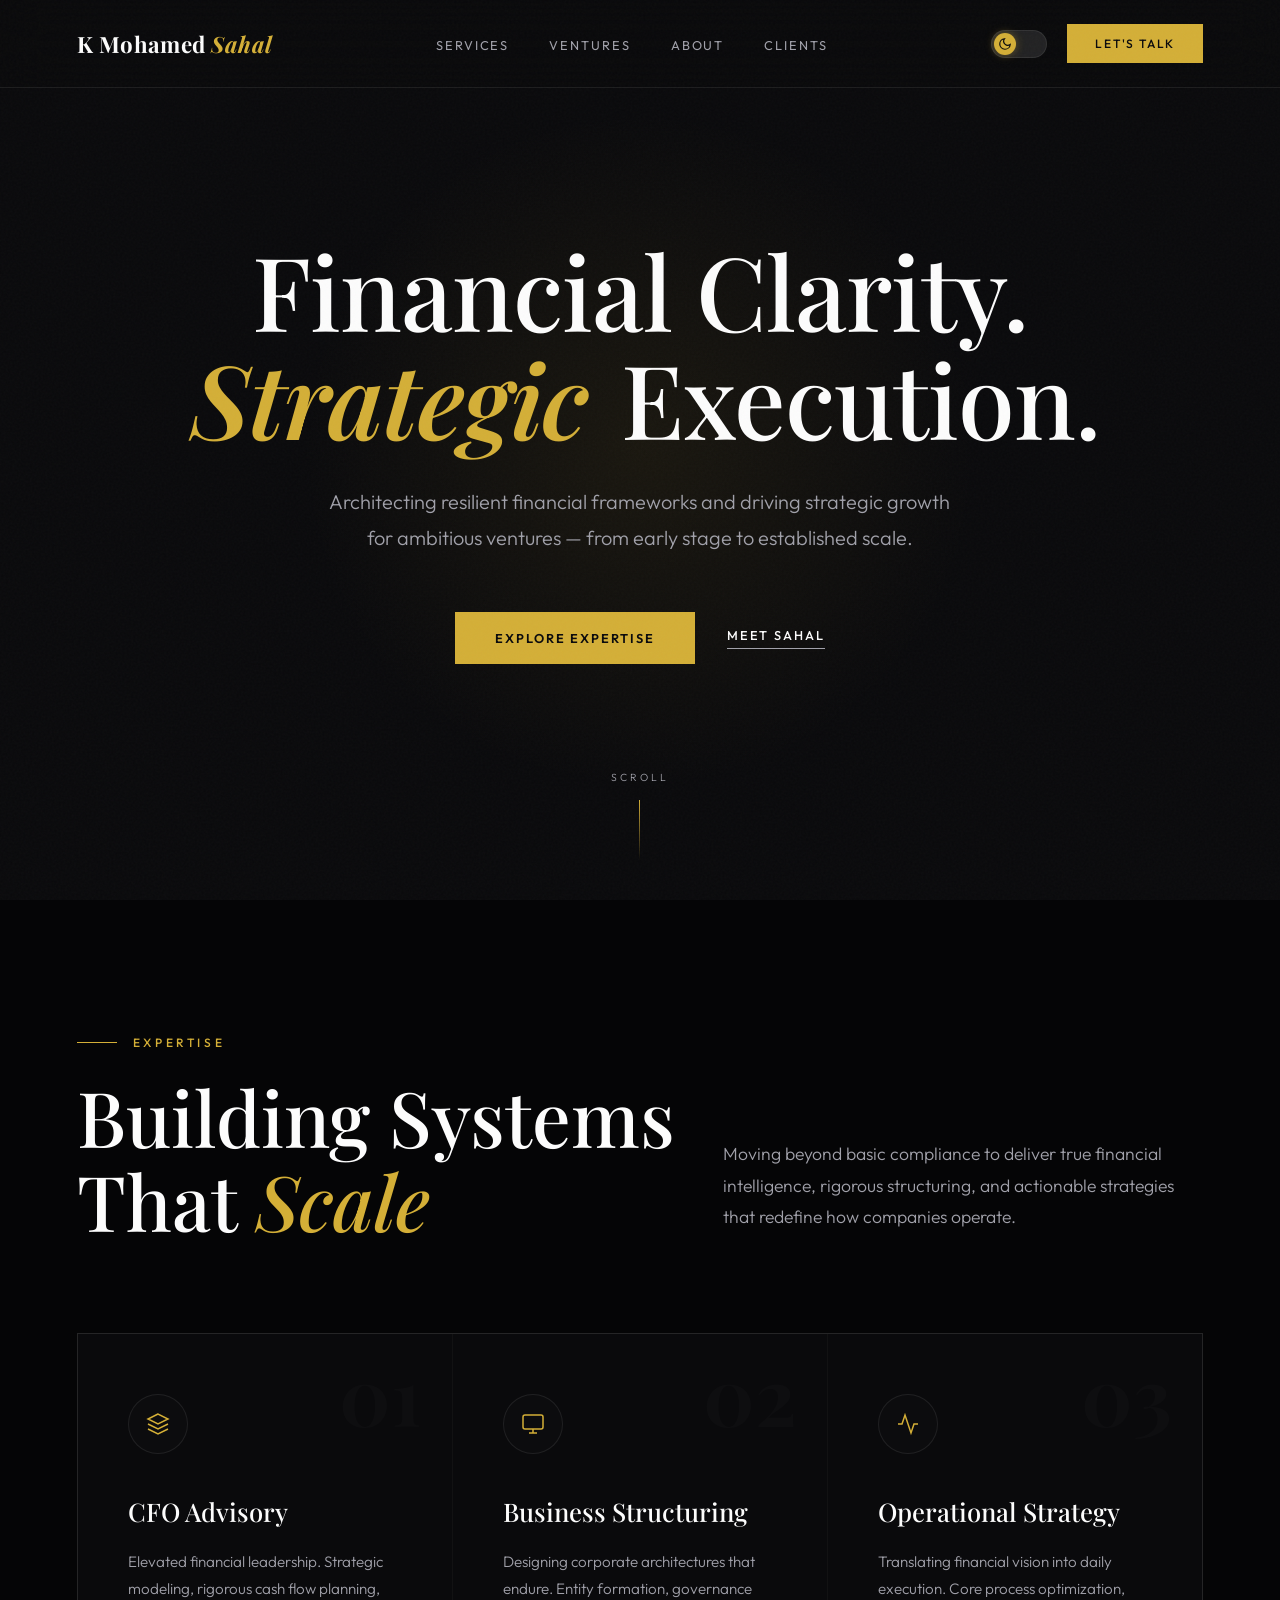
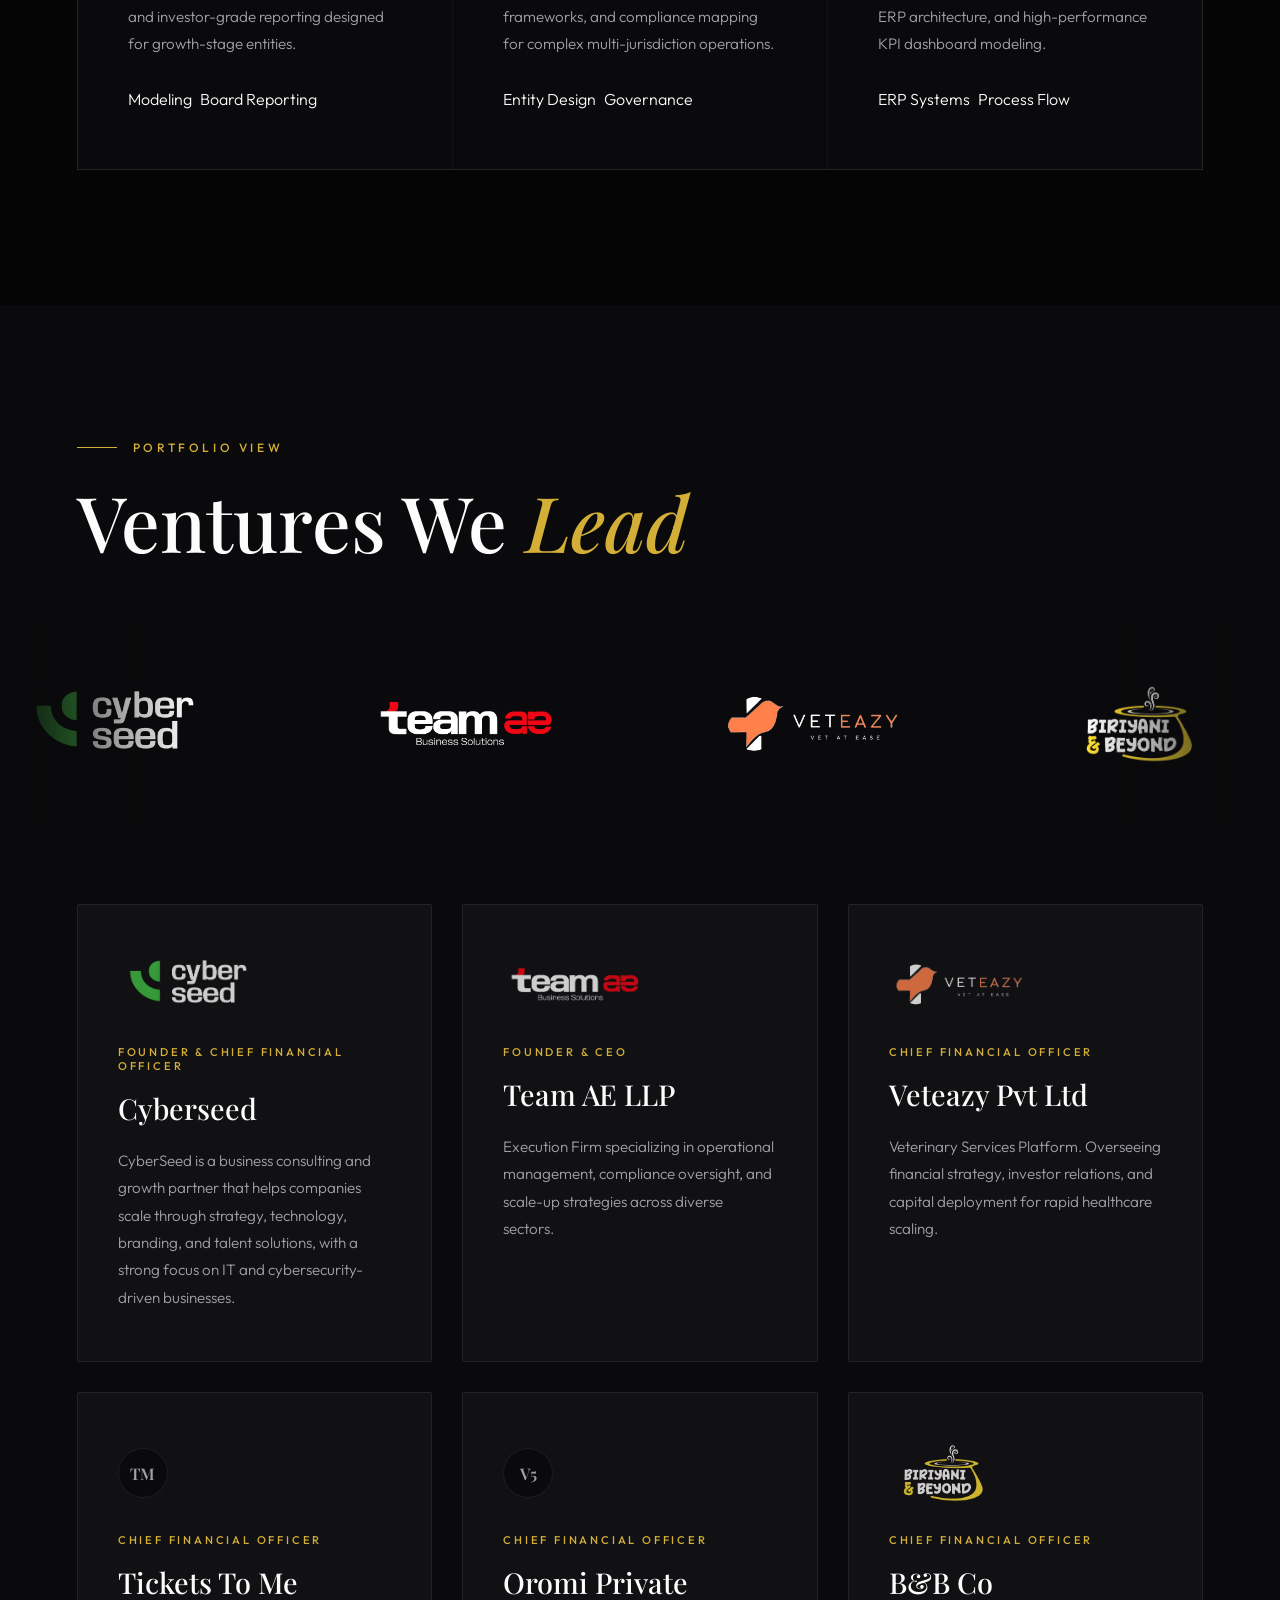
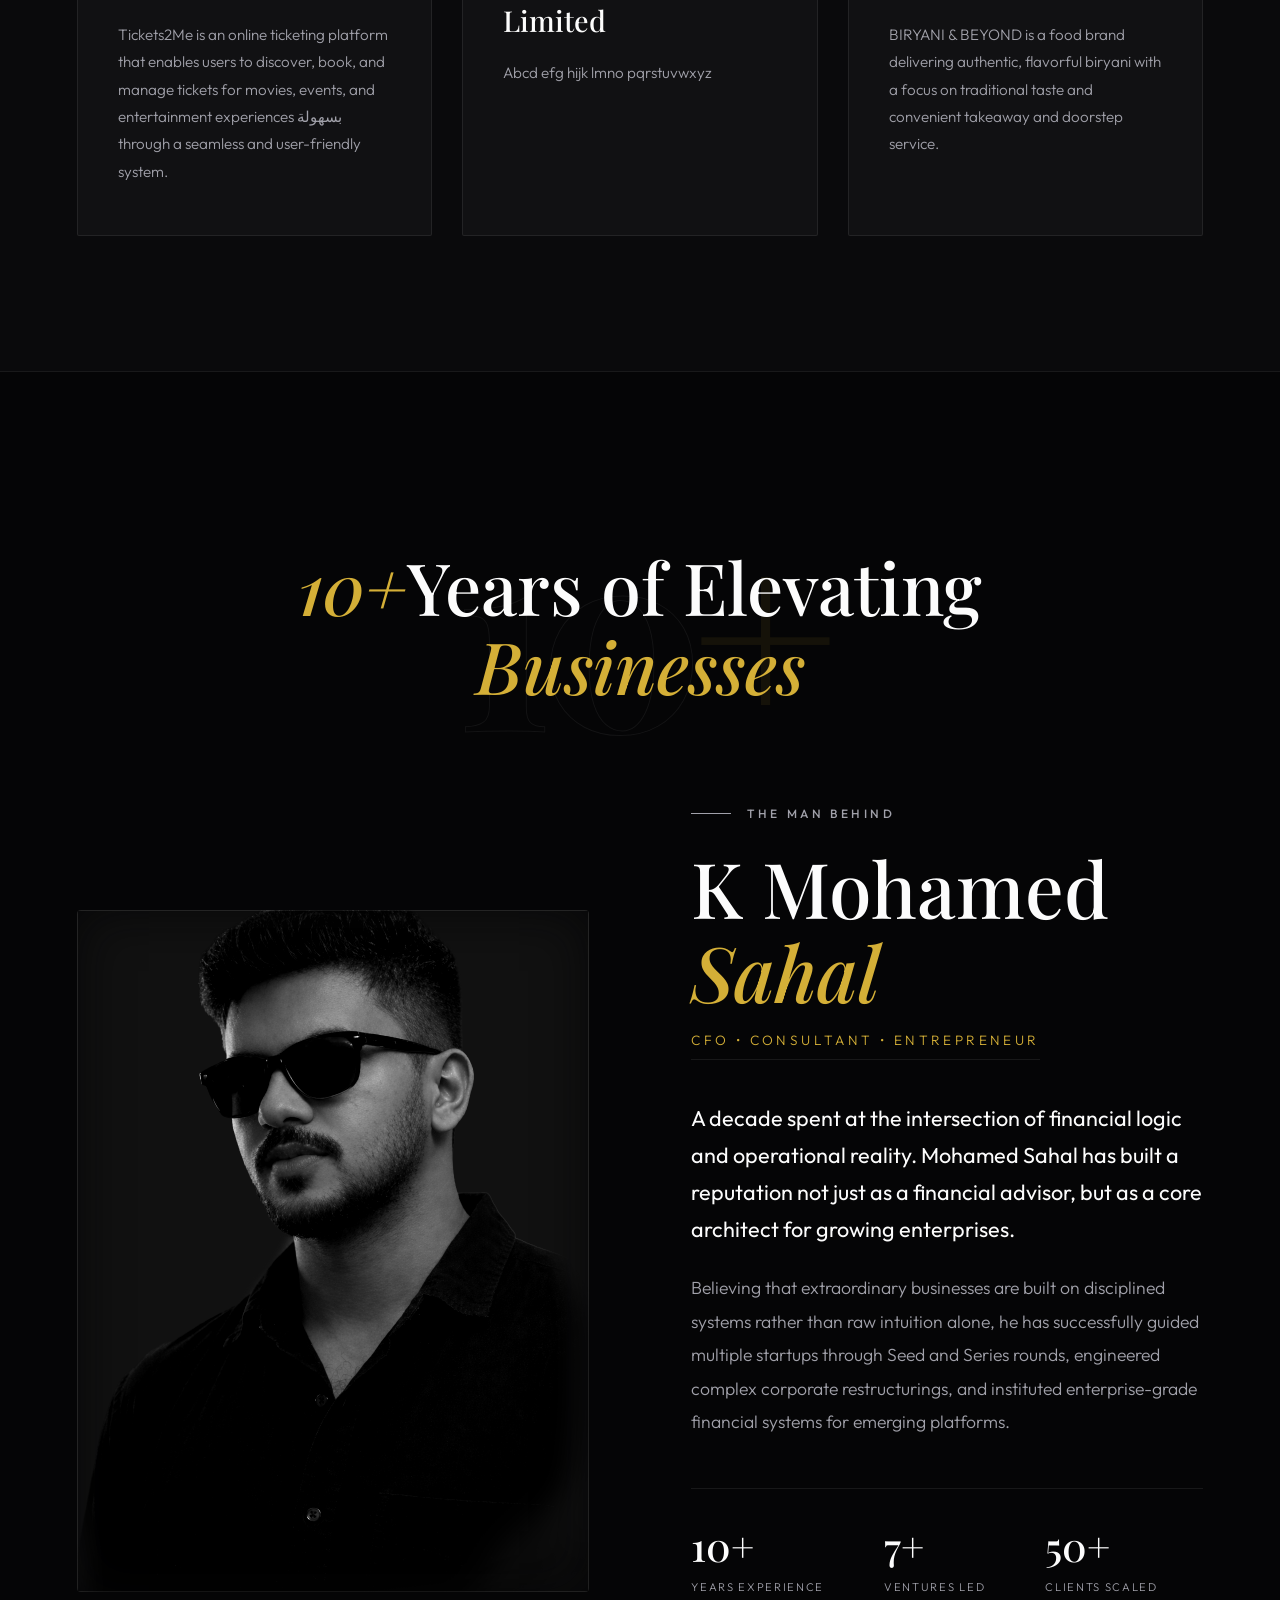
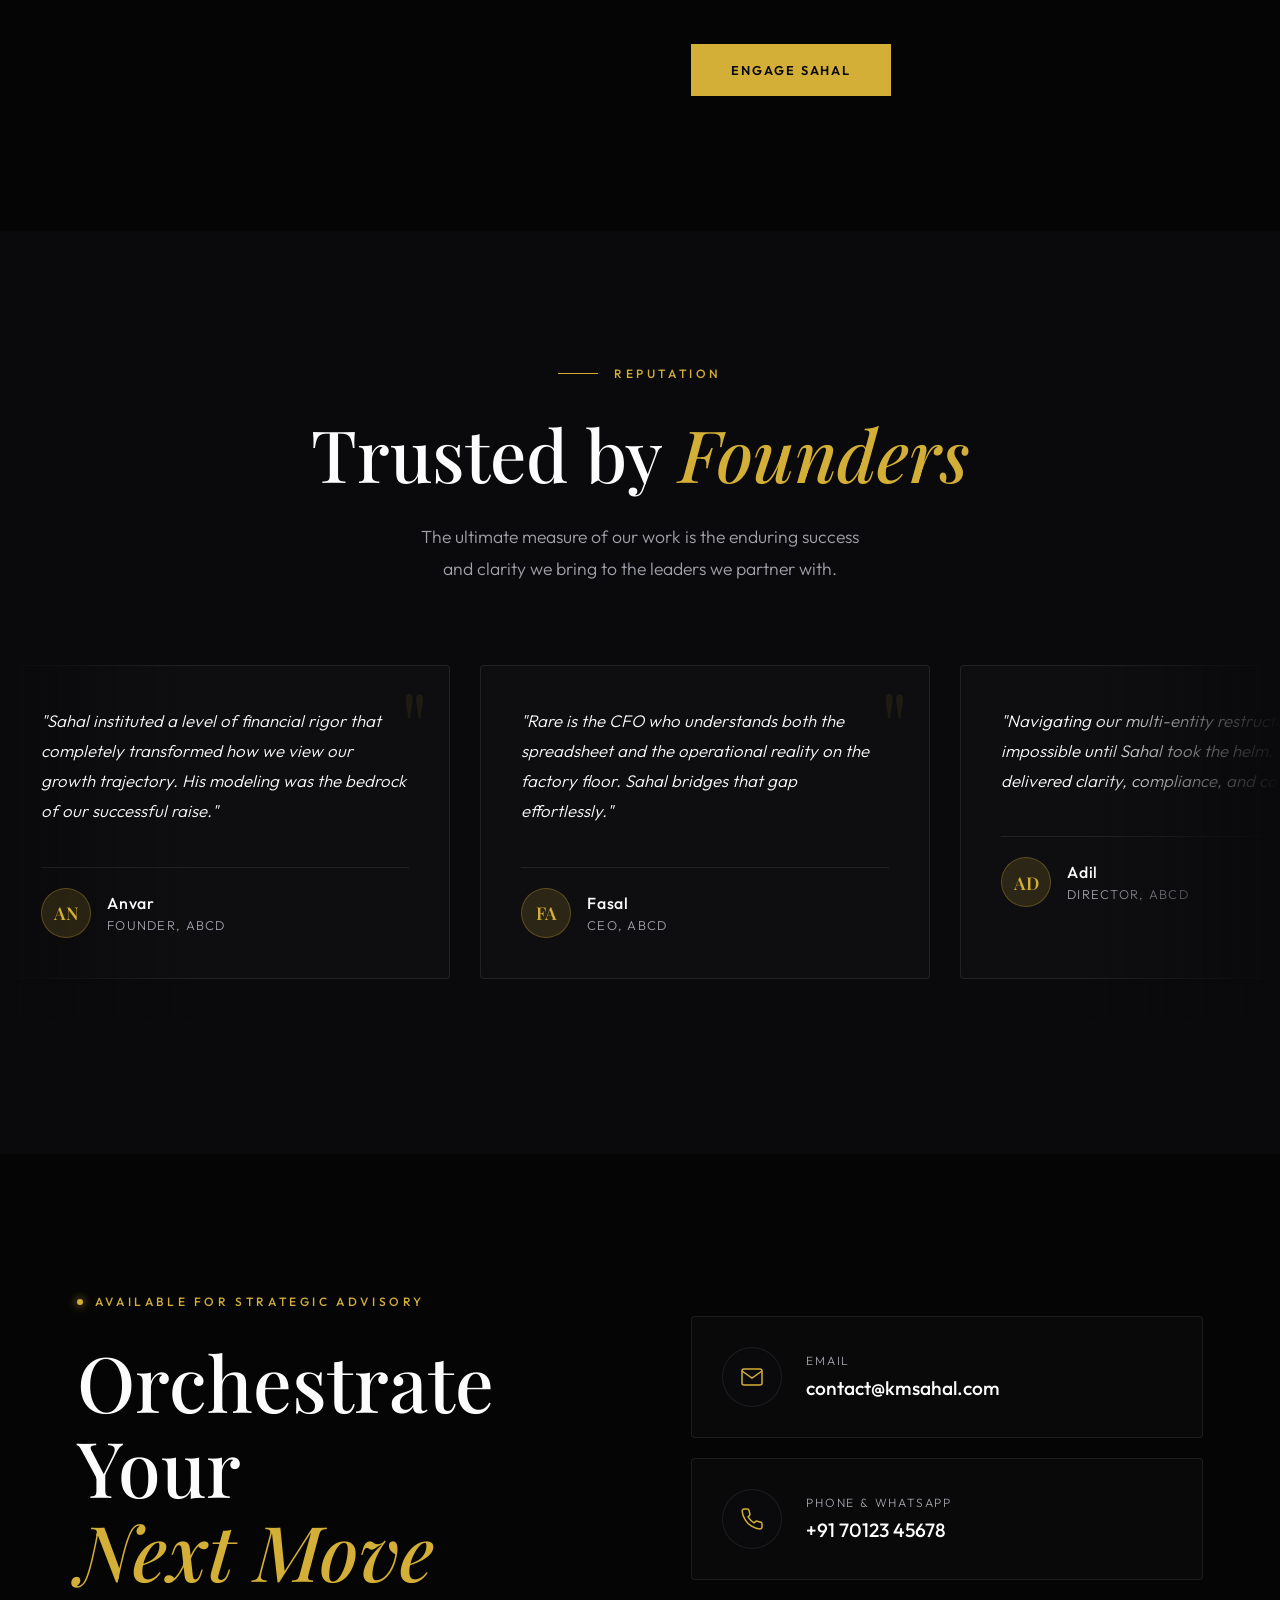
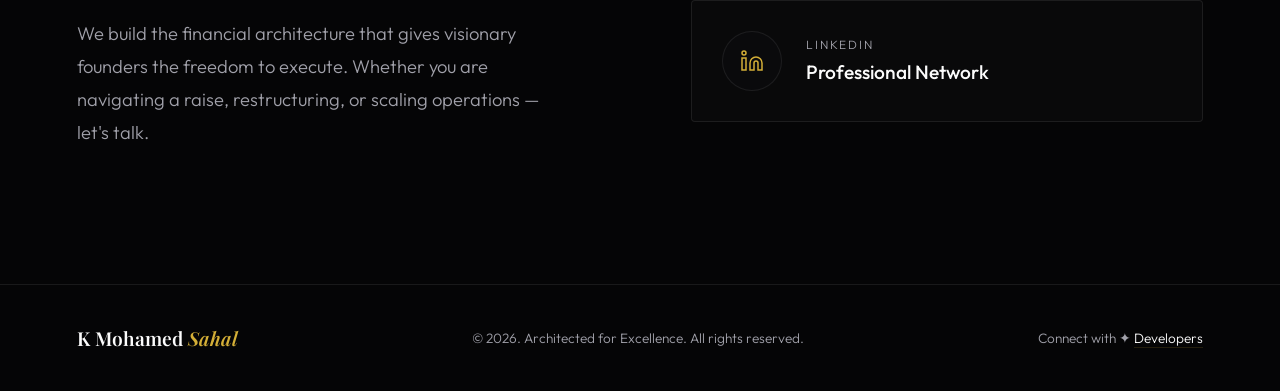
==== commit 8b19ca1d: "Update index.html" ====
--- a/index.html
+++ b/index.html
@@ -245,7 +245,7 @@
       <div class="profile-grid-new">
         <div class="prof-image-container reveal-left">
           <div class="prof-image-inner">
-            <img src="DP.PNG" alt="K Mohamed Sahal"
+            <img src="DP.png" alt="K Mohamed Sahal"
               onerror="this.style.display='none';this.nextElementSibling.style.display='block'">
             <!-- SVG fallback -->
             <svg style="display:none; width:100%; height:100%;" viewBox="0 0 400 500"
@@ -474,4 +474,4 @@
   <script src="script.js"></script>
 </body>
 
-</html>+</html>
